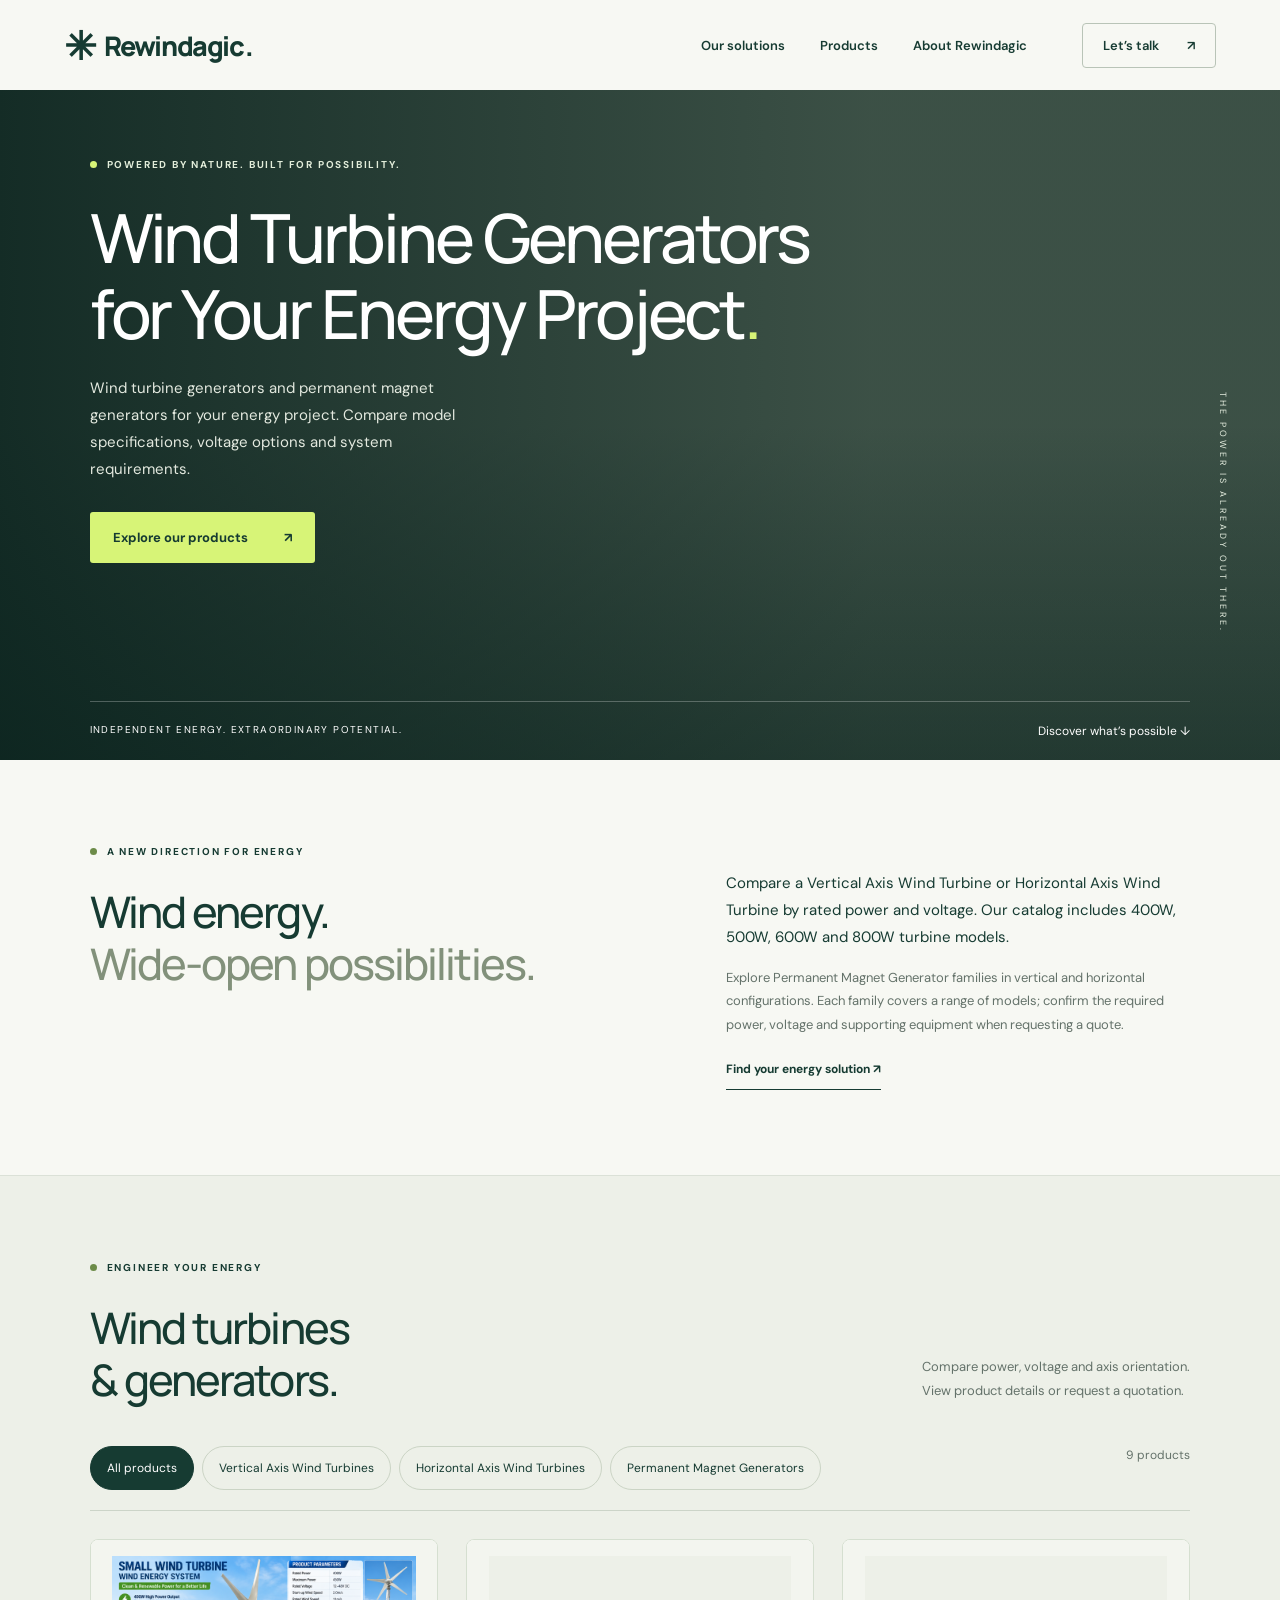
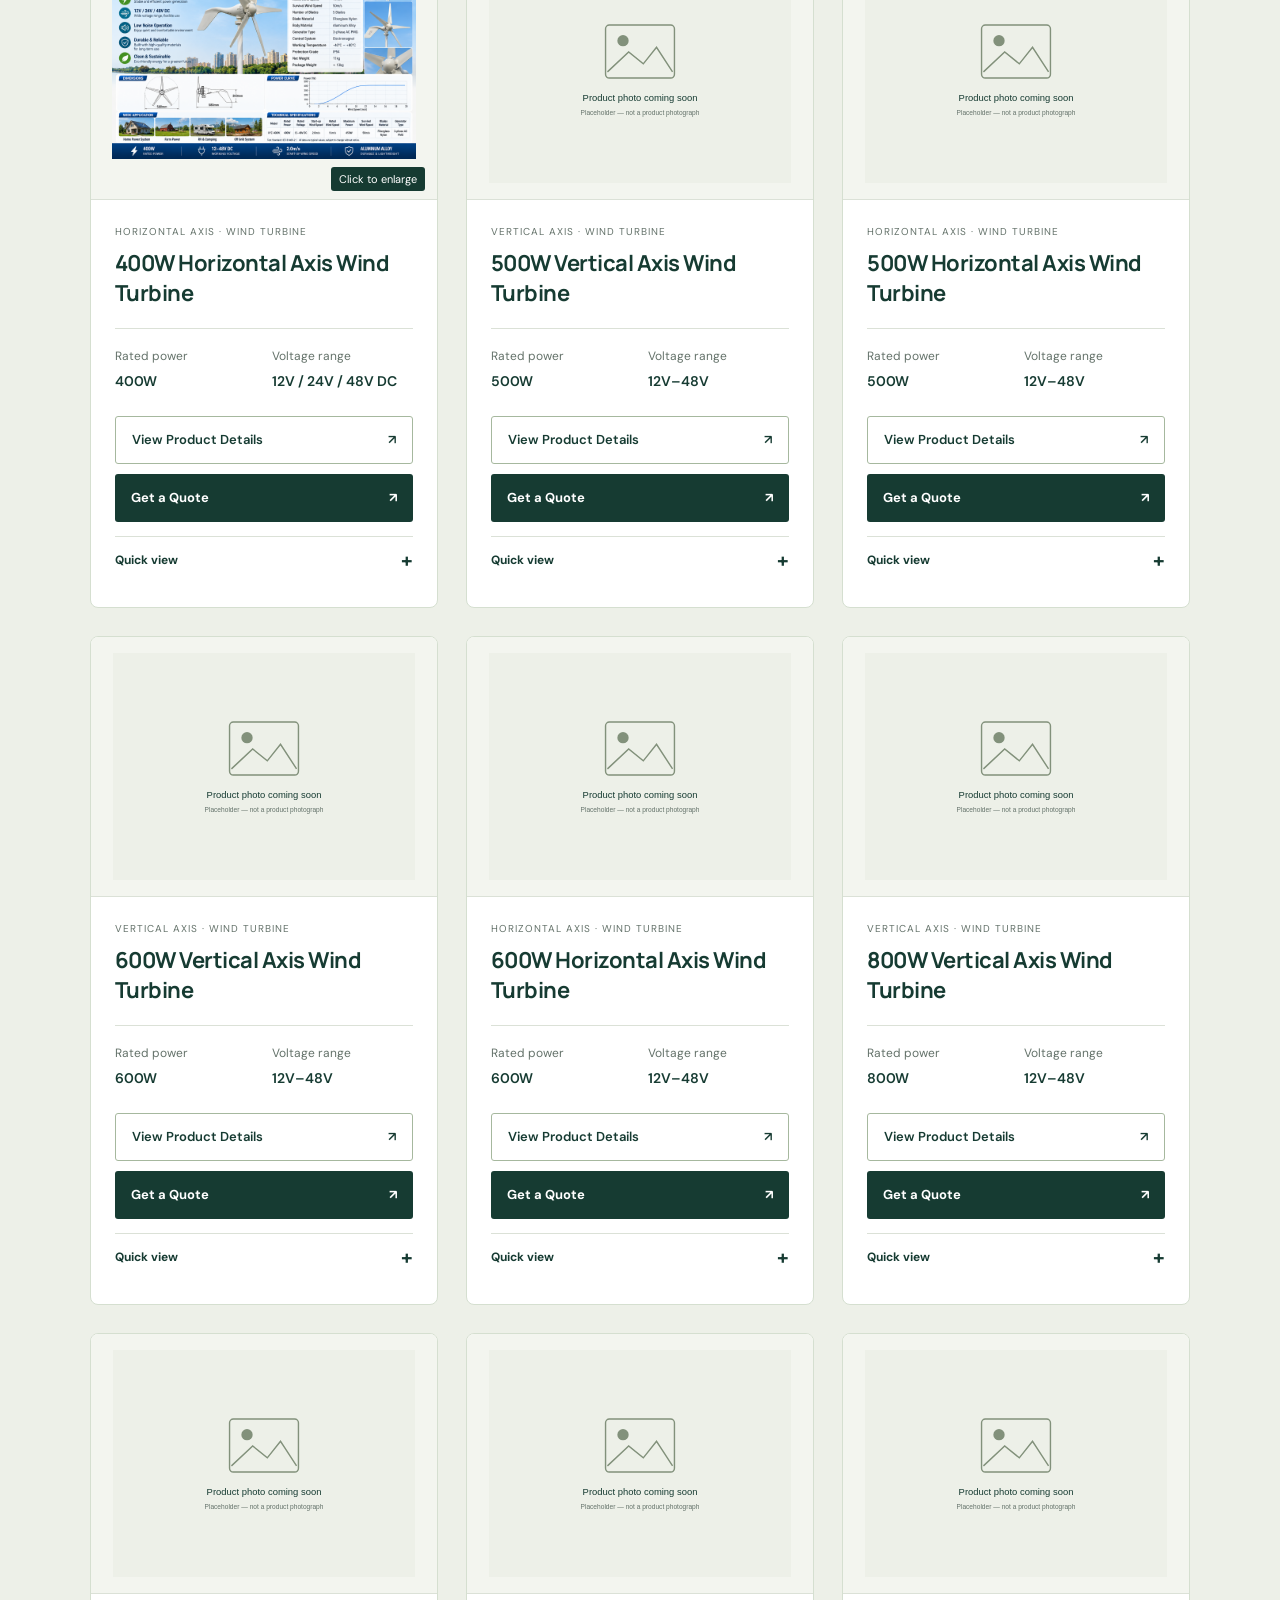
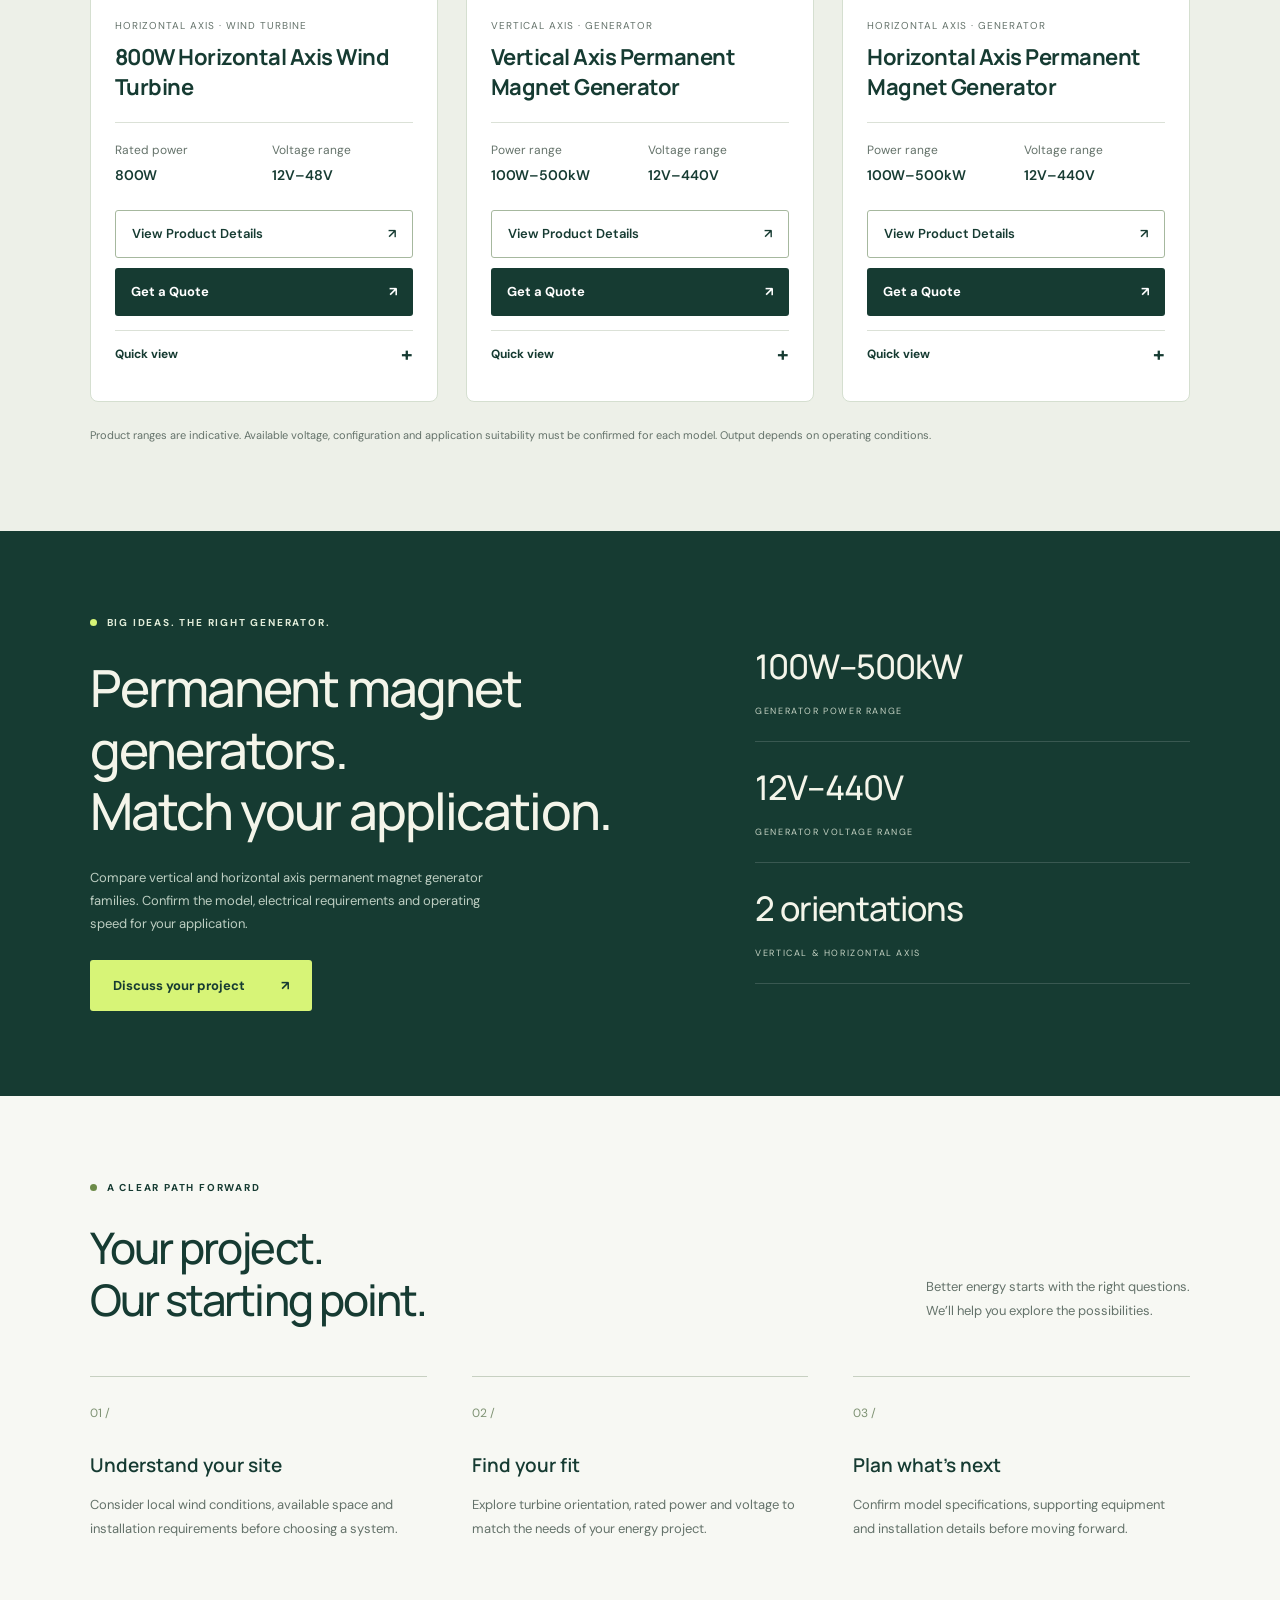
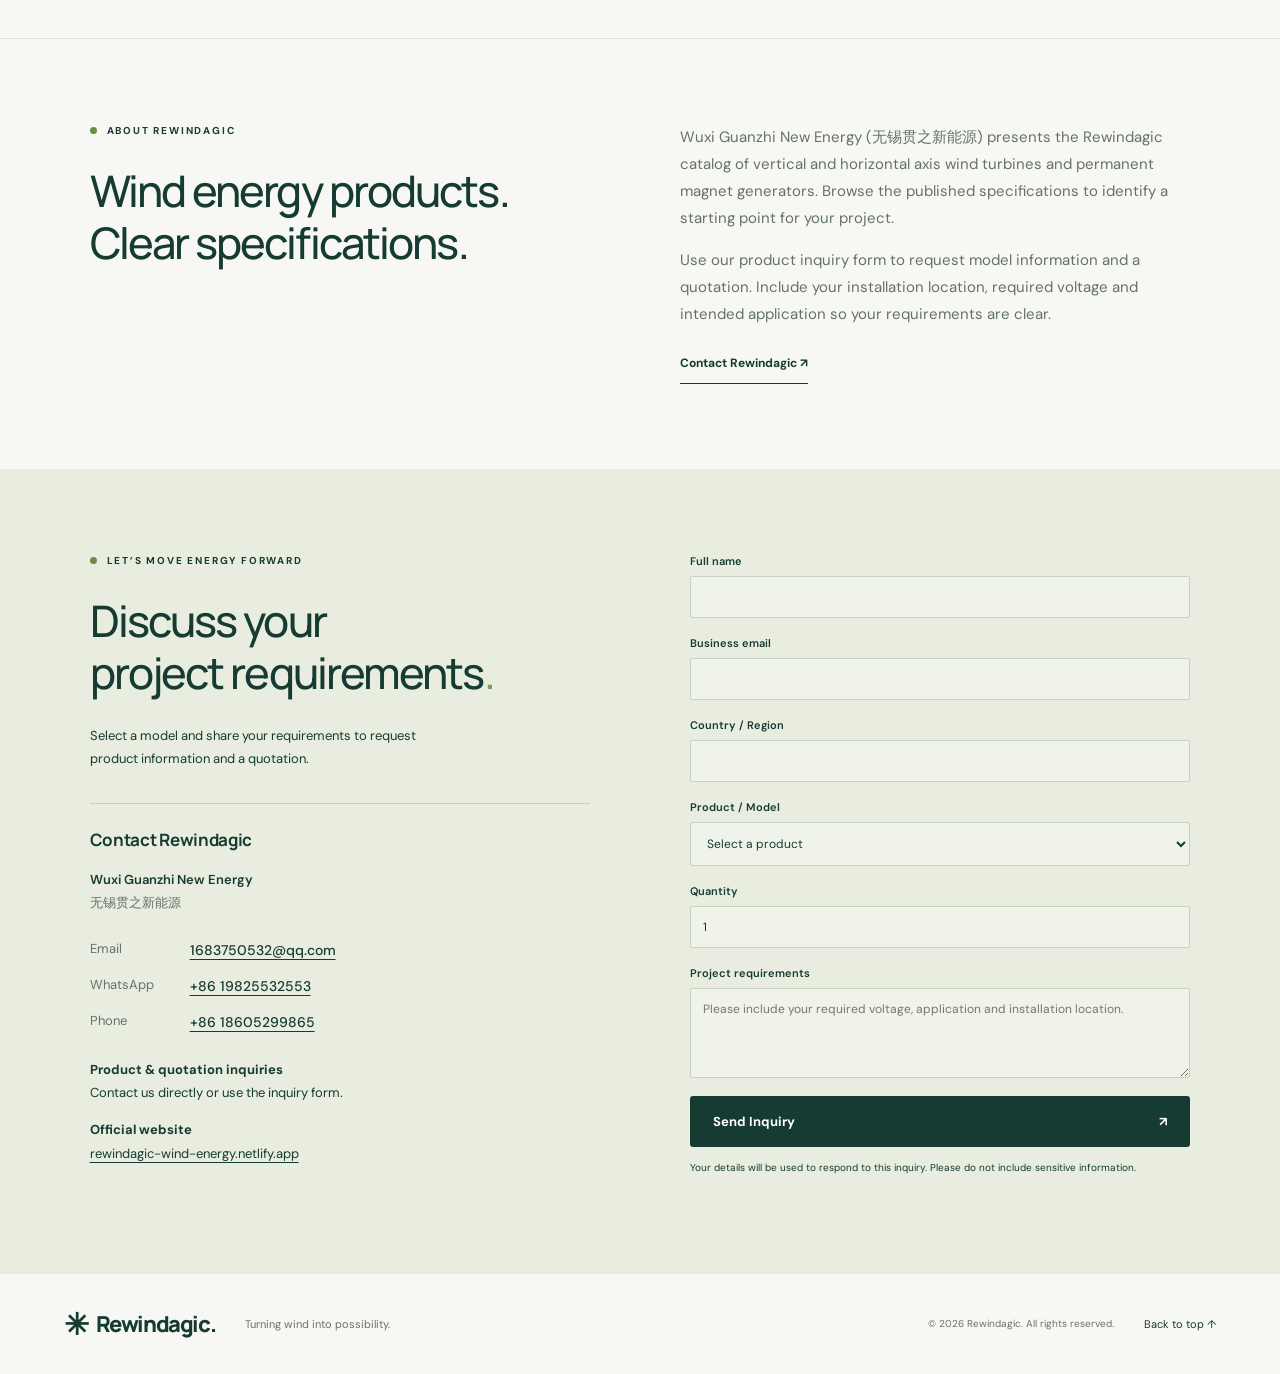
==== index.html @ a33fbe19 "feat: use 400W product sheet as cover with full-size image viewer" ====
<!DOCTYPE html>
<html lang="en">
<head>
<meta charset="UTF-8"><meta name="viewport" content="width=device-width, initial-scale=1.0">
<meta name="description" content="Compare vertical and horizontal axis wind turbines and permanent magnet generators. Review power and voltage options, view product details and request a quote.">
<title>Wind Turbine Generators & Permanent Magnet Generators | Rewindagic</title>
<link rel="stylesheet" href="styles.css"><script src="products.js" defer></script><script src="image-viewer.js" defer></script><script src="script.js" defer></script>
<meta property="og:type" content="website">
<meta property="og:title" content="Wind Turbine Generators | Rewindagic">
<meta property="og:description" content="Compare wind turbine and permanent magnet generator models. Review specifications and request a project quotation.">
</head>
<body class="home-page">
<header><a class="brand" href="#" aria-label="Rewindagic home"><span class="brand-icon">✳</span> Rewindagic<span class="brand-dot">.</span></a><button class="menu-toggle" aria-label="Open navigation" aria-expanded="false" aria-controls="navigation">☰</button><nav id="navigation"><a href="#solutions">Our solutions</a><a href="#products">Products</a><a href="#about">About Rewindagic</a><a class="nav-contact" href="#contact">Let’s talk <span>↗</span></a></nav></header>
<main>
<section class="hero"><div class="hero-shade"></div><div class="hero-content"><p class="eyebrow light"><span></span> POWERED BY NATURE. BUILT FOR POSSIBILITY.</p><h1>Wind Turbine Generators for Your Energy Project<span>.</span></h1><p class="hero-description">Wind turbine generators and permanent magnet generators for your energy project. Compare model specifications, voltage options and system requirements.</p><a class="button lime" href="#products">Explore our products <span>↗</span></a></div><div class="hero-bottom"><span>INDEPENDENT ENERGY. EXTRAORDINARY POTENTIAL.</span><a href="#solutions">Discover what’s possible ↓</a></div><div class="hero-caption">THE POWER IS ALREADY OUT THERE.</div></section>
<section class="intro section" id="solutions"><div><p class="eyebrow"><span></span> A NEW DIRECTION FOR ENERGY</p><h2>Wind energy.<br><span>Wide-open possibilities.</span></h2></div><div class="intro-copy"><p>Compare a Vertical Axis Wind Turbine or Horizontal Axis Wind Turbine by rated power and voltage. Our catalog includes 400W, 500W, 600W and 800W turbine models.</p><p>Explore Permanent Magnet Generator families in vertical and horizontal configurations. Each family covers a range of models; confirm the required power, voltage and supporting equipment when requesting a quote.</p><a class="text-link" href="#products">Find your energy solution ↗</a></div></section>
<section class="products section" id="products"><div class="section-heading"><div><p class="eyebrow"><span></span> ENGINEER YOUR ENERGY</p><h2>Wind turbines<br>&amp; generators.</h2></div><p>Compare power, voltage and axis orientation.<br>View product details or request a quotation.</p></div><div class="product-toolbar"><div class="filters" role="group" aria-label="Filter by product category"><button class="active" data-filter="all" aria-pressed="true">All products</button><button data-filter="vertical" aria-pressed="false">Vertical Axis Wind Turbines</button><button data-filter="horizontal" aria-pressed="false">Horizontal Axis Wind Turbines</button><button data-filter="generator" aria-pressed="false">Permanent Magnet Generators</button></div><span id="product-count" aria-live="polite"></span></div><div class="product-grid" id="product-grid"></div><noscript><p>Enable JavaScript to browse and filter all 9 products. You can also <a href="400w-horizontal-axis-wind-turbine.html">view the 400W Horizontal Axis Wind Turbine</a> or use the inquiry form below.</p></noscript><p class="product-note">Product ranges are indicative. Available voltage, configuration and application suitability must be confirmed for each model. Output depends on operating conditions.</p></section>
<section class="generator-banner section"><div><p class="eyebrow light"><span></span> BIG IDEAS. THE RIGHT GENERATOR.</p><h2>Permanent magnet generators.<br>Match your application.</h2><p>Compare vertical and horizontal axis permanent magnet generator families. Confirm the model, electrical requirements and operating speed for your application.</p><a class="button lime" href="#contact">Discuss your project <span>↗</span></a></div><div class="range-stats"><div><strong>100W–500kW</strong><span>GENERATOR POWER RANGE</span></div><div><strong>12V–440V</strong><span>GENERATOR VOLTAGE RANGE</span></div><div><strong>2 orientations</strong><span>VERTICAL & HORIZONTAL AXIS</span></div></div></section>
<section class="approach section" id="approach"><p class="eyebrow"><span></span> A CLEAR PATH FORWARD</p><div class="section-heading"><h2>Your project.<br>Our starting point.</h2><p>Better energy starts with the right questions.<br>We’ll help you explore the possibilities.</p></div><div class="steps"><article><span>01 /</span><h3>Understand your site</h3><p>Consider local wind conditions, available space and installation requirements before choosing a system.</p></article><article><span>02 /</span><h3>Find your fit</h3><p>Explore turbine orientation, rated power and voltage to match the needs of your energy project.</p></article><article><span>03 /</span><h3>Plan what’s next</h3><p>Confirm model specifications, supporting equipment and installation details before moving forward.</p></article></div></section>
<section class="about-company section" id="about" aria-labelledby="about-heading"><div><p class="eyebrow"><span></span> ABOUT REWINDAGIC</p><h2 id="about-heading">Wind energy products.<br>Clear specifications.</h2></div><div class="about-copy"><p>Wuxi Guanzhi New Energy (无锡贯之新能源) presents the Rewindagic catalog of vertical and horizontal axis wind turbines and permanent magnet generators. Browse the published specifications to identify a starting point for your project.</p><p>Use our product inquiry form to request model information and a quotation. Include your installation location, required voltage and intended application so your requirements are clear.</p><a class="text-link" href="#contact">Contact Rewindagic ↗</a></div></section>
<section class="contact section" id="contact"><div><p class="eyebrow"><span></span> LET’S MOVE ENERGY FORWARD</p><h2>Discuss your<br>project requirements<span>.</span></h2><p>Select a model and share your requirements to request product information and a quotation.</p><div class="contact-channels"><h3>Contact Rewindagic</h3><p class="company-name">Wuxi Guanzhi New Energy<br><span lang="zh-CN">无锡贯之新能源</span></p><dl class="contact-list"><div><dt>Email</dt><dd><a href="mailto:1683750532@qq.com">1683750532@qq.com</a></dd></div><div><dt>WhatsApp</dt><dd><a href="https://wa.me/8619825532553">+86 19825532553</a></dd></div><div><dt>Phone</dt><dd><a href="tel:+8618605299865">+86 18605299865</a></dd></div></dl><p><strong>Product &amp; quotation inquiries</strong><br>Contact us directly or use the inquiry form.</p><p><strong>Official website</strong><br><a href="https://rewindagic-wind-energy.netlify.app/">rewindagic-wind-energy.netlify.app</a></p></div></div><form id="inquiry-form" name="product-inquiry" method="POST" action="/thank-you.html" data-netlify="true" netlify-honeypot="bot-field">
<input type="hidden" name="form-name" value="product-inquiry">
<p class="honeypot" aria-hidden="true"><label>Leave this field empty<input name="bot-field" tabindex="-1" autocomplete="off"></label></p>
<label for="name">Full name</label><input id="name" name="name" autocomplete="name" maxlength="120" required>
<label for="email">Business email</label><input id="email" name="email" type="email" autocomplete="email" maxlength="254" required>
<label for="country">Country / Region</label><input id="country" name="country" autocomplete="country-name" maxlength="100" required>
<label for="interest">Product / Model</label><select id="interest" name="product" required><option value="">Select a product</option><option value="horizontal-400">400W Horizontal Axis Wind Turbine</option><option value="vertical-500">500W Vertical Axis Wind Turbine</option><option value="horizontal-500">500W Horizontal Axis Wind Turbine</option><option value="vertical-600">600W Vertical Axis Wind Turbine</option><option value="horizontal-600">600W Horizontal Axis Wind Turbine</option><option value="vertical-800">800W Vertical Axis Wind Turbine</option><option value="horizontal-800">800W Horizontal Axis Wind Turbine</option><option value="vertical-generator">Vertical Axis Permanent Magnet Generator — 100W–500kW</option><option value="horizontal-generator">Horizontal Axis Permanent Magnet Generator — 100W–500kW</option></select>
<label for="quantity">Quantity</label><input id="quantity" name="quantity" type="number" min="1" step="1" value="1" required>
<label for="message">Project requirements</label><textarea id="message" name="message" rows="4" maxlength="5000" required placeholder="Please include your required voltage, application and installation location."></textarea>
<button class="button dark" type="submit">Send Inquiry <span>↗</span></button>
<p class="form-note">Your details will be used to respond to this inquiry. Please do not include sensitive information.</p><p id="form-status" role="status"></p></form></section>
</main><footer><a class="brand" href="#"><span class="brand-icon">✳</span> Rewindagic.</a><span>Turning wind into possibility.</span><p>© <span id="year"></span> Rewindagic. All rights reserved.</p><a href="#">Back to top ↑</a></footer>
<dialog id="product-dialog"><button class="close-dialog" aria-label="Close product details">✕</button><p class="eyebrow">EXPLORE THE DETAILS</p><h2 id="dialog-title"></h2><p id="dialog-description"></p><table class="spec-table"><caption>Technical specifications</caption><tbody id="dialog-specs"></tbody></table><p class="product-note">Confirm the specific model’s performance, dimensions, mounting and compatible equipment before ordering.</p><a class="button dark" id="dialog-inquiry" href="#contact">Get a Quote ↗</a></dialog>
<dialog class="image-viewer" id="catalog-image-lightbox" aria-labelledby="catalog-image-caption"><button class="lightbox-close" type="button" aria-label="Close enlarged image">✕</button><div class="viewer-toolbar"><button class="viewer-zoom" type="button" aria-pressed="false">View at full size</button><a class="viewer-original" target="_blank" rel="noopener">Open original image ↗</a></div><div class="lightbox-viewport"><img class="viewer-image" alt=""></div><p id="catalog-image-caption" class="viewer-caption"></p></dialog>
</body></html>
---- styles.css ----
@import url('https://fonts.googleapis.com/css2?family=DM+Sans:wght@400;500;600;700&family=Manrope:wght@400;500;600;700;800&display=swap');
:root{--ink:#163b32;--lime:#d7f477;--paper:#f7f8f3;--muted:#64726a;--line:#dbe1d7}*{box-sizing:border-box}html{scroll-behavior:smooth;scroll-padding-top:90px}body{margin:0;background:var(--paper);color:var(--ink);font:15px 'DM Sans',sans-serif}a{color:inherit;text-decoration:none}button,input,select,textarea{font:inherit}button,a,input,textarea,select{-webkit-tap-highlight-color:transparent}button,a{touch-action:manipulation}button{cursor:pointer}a:focus-visible,button:focus-visible{outline:3px solid #7e9e31;outline-offset:5px}header{height:90px;display:flex;align-items:center;justify-content:space-between;padding:0 5%;background:var(--paper)}.brand{font:800 27px Manrope,sans-serif;letter-spacing:-1.4px;display:flex;align-items:center;gap:8px}.brand-icon{font-size:39px;line-height:1}.brand-dot{margin-left:-7px}nav{display:flex;align-items:center;gap:35px;font-size:13px;font-weight:600}.nav-contact{border:1px solid #b9c4b7;padding:13px 20px;border-radius:4px;margin-left:20px}.nav-contact span{margin-left:25px}.menu-toggle{display:none}.hero{min-height:670px;position:relative;color:white;background:#506357 url('https://images.unsplash.com/photo-1466611653911-95081537e5b7?auto=format&fit=crop&w=2200&q=85') center 55%/cover;overflow:hidden}.hero-shade{position:absolute;inset:0;background:linear-gradient(90deg,rgba(8,33,28,.83),rgba(13,37,30,.3) 68%),linear-gradient(0deg,rgba(8,33,28,.5),transparent 50%)}.hero-content{position:relative;padding:68px 7% 100px;max-width:850px}.eyebrow{font-size:10px;font-weight:700;letter-spacing:1.8px;display:flex;align-items:center;gap:10px;margin:0 0 28px}.eyebrow span{height:7px;width:7px;flex-shrink:0;background:#6c8b48;border-radius:50%}.eyebrow.light{color:#e2edda}.light span{background:var(--lime)}h1,h2,h3,p{margin-top:0}h1,h2,h3{font-family:Manrope,sans-serif}h1{font-size:clamp(48px,6.3vw,86px);font-weight:500;line-height:1.08;letter-spacing:-4px;margin-bottom:24px}h1>span{color:var(--lime)}.hero-description{font-size:15px;line-height:1.8;color:#e3e9df;max-width:365px;margin-bottom:29px}.button{display:inline-flex;justify-content:space-between;align-items:center;gap:36px;padding:17px 23px;border:0;border-radius:3px;font-size:13px;font-weight:700;transition:transform .2s,background .2s}.button:hover{transform:translateY(-2px)}.lime{background:var(--lime);color:var(--ink)}.dark{background:var(--ink);color:white}.hero-bottom{position:absolute;bottom:0;left:7%;right:7%;border-top:1px solid #ffffff42;display:flex;justify-content:space-between;padding:21px 0;font-size:10px;letter-spacing:1.4px}.hero-bottom a{letter-spacing:0;font-size:12px}.hero-caption{position:absolute;right:4%;top:45%;writing-mode:vertical-rl;font-size:9px;letter-spacing:3px;color:#e5eddf}.section{padding:85px 7%}.intro{display:grid;grid-template-columns:1.2fr 1fr;gap:80px;border-bottom:1px solid var(--line)}h2{font-size:clamp(32px,3.4vw,48px);line-height:1.2;letter-spacing:-1.9px;font-weight:500;margin-bottom:0}.intro h2 span{color:#82917b}.intro-copy{padding-top:25px;font-size:15px;line-height:1.8}.intro-copy p+p{color:var(--muted);font-size:13px}.text-link{display:inline-block;margin-top:10px;font-size:12px;font-weight:700;border-bottom:1px solid var(--ink);padding-bottom:8px}.products{background:#edf0e8}.section-heading{display:flex;justify-content:space-between;align-items:flex-end;gap:35px;margin-bottom:40px}.section-heading>p{font-size:13px;line-height:1.8;color:var(--muted);margin:0 0 4px}.product-toolbar{display:flex;justify-content:space-between;align-items:center;border-bottom:1px solid #ccd4c8;padding-bottom:20px;margin-bottom:28px;gap:15px}.filters{display:flex;gap:8px;flex-wrap:wrap}.filters button{border:1px solid #cbd4c5;background:transparent;color:var(--ink);font-size:12px;border-radius:30px;padding:10px 17px}.filters button.active{background:var(--ink);border-color:var(--ink);color:white}#product-count{font-size:11px;color:var(--muted);white-space:nowrap}.product-grid{display:grid;grid-template-columns:repeat(3,1fr);gap:22px}.product-card{background:#fafbf7;border:1px solid #e0e5da;border-radius:4px;overflow:hidden}.product-art{height:235px;position:relative;display:flex;align-items:center;justify-content:center;background:radial-gradient(ellipse at 50% 90%,#d9dfcf,transparent 60%),#f2f4ed}.product-art svg{height:200px;width:220px;filter:drop-shadow(8px 12px 5px #1b332618)}.product-tag{position:absolute;top:17px;left:17px;font-size:9px;letter-spacing:1px;background:white;padding:6px 8px;border-radius:2px}.product-body{padding:23px}.product-category{font-size:9px;letter-spacing:1.4px;color:var(--muted);text-transform:uppercase;margin-bottom:10px}.product-body h3{font-size:21px;font-weight:600;margin:0 0 17px;letter-spacing:-.7px}.spec-row{display:flex;gap:22px;border-top:1px solid var(--line);padding-top:16px}.spec-row span{display:block;font-size:9px;color:var(--muted);margin-bottom:5px}.spec-row strong{font-size:12px;font-weight:500}.detail-button{margin-top:21px;display:flex;justify-content:space-between;align-items:center;width:100%;border:0;border-top:1px solid var(--line);background:none;color:var(--ink);padding:16px 0 0;font-size:12px;font-weight:700}.detail-button span{font-size:19px}.product-note{font-size:11px;color:var(--muted);line-height:1.8;margin:24px 0 0}.generator-banner{background:var(--ink);color:#f4f5ea;display:grid;grid-template-columns:1.3fr 1fr;gap:100px}.generator-banner h2{font-size:clamp(34px,4vw,52px)}.generator-banner p:not(.eyebrow){max-width:400px;color:#bdcec2;line-height:1.8;font-size:13px;margin:24px 0}.range-stats{display:grid;align-content:center}.range-stats div{padding:22px 0;border-bottom:1px solid #ffffff26}.range-stats div:first-child{padding-top:0}.range-stats strong{display:block;font:500 34px Manrope,sans-serif;letter-spacing:-1px;margin-bottom:10px}.range-stats span{font-size:9px;letter-spacing:1.6px;color:#c4d2c3}.steps{display:grid;grid-template-columns:repeat(3,1fr);gap:45px;margin-top:50px}.steps article{border-top:1px solid #c7d0c1;padding-top:25px}.steps article>span{color:#7e9273;font-size:12px}.steps h3{font-size:19px;font-weight:600;margin:30px 0 15px}.steps p{color:var(--muted);line-height:1.8;font-size:13px}.contact{background:#e8eddf;display:grid;grid-template-columns:1fr 1fr;gap:100px}.contact h2 span{color:#839b57}.contact p:not(.eyebrow){font-size:13px;line-height:1.8;max-width:350px;margin:25px 0}.contact-detail{margin-top:50px;font-size:10px;line-height:2;letter-spacing:1px;color:var(--muted)}form{display:flex;flex-direction:column}label{font-size:11px;font-weight:600;margin-bottom:8px}input,select,textarea{background:#ffffff50;border:1px solid #c8d2bf;border-radius:2px;padding:12px;color:var(--ink);margin-bottom:18px;width:100%;font-size:12px}input:focus,select:focus,textarea:focus{outline:2px solid #668153;outline-offset:1px}textarea{resize:vertical}.contact .form-note{font-size:10px!important;margin:12px 0!important;max-width:none!important}#form-status{margin:0!important;font-weight:600}footer{padding:35px 5%;display:flex;align-items:center;gap:30px;flex-wrap:wrap}footer .brand{font-size:22px}footer .brand-icon{font-size:30px}footer>span{font-size:11px;color:var(--muted)}footer p{font-size:10px;color:var(--muted);margin:0 0 0 auto}footer>a:last-child{font-size:11px}dialog{border:0;border-radius:6px;padding:42px;max-width:550px;width:calc(100% - 32px);background:var(--paper);color:var(--ink)}dialog::backdrop{background:#0d241bcc;backdrop-filter:blur(4px)}.close-dialog{position:absolute;right:16px;top:14px;border:0;background:none;color:var(--ink);font-size:20px}dialog h2{font-size:32px;margin-bottom:20px}dialog>p{line-height:1.8;color:var(--muted);font-size:13px}dl{display:grid;grid-template-columns:1fr 1fr;font-size:13px;line-height:2}dd{margin:0;text-align:right;font-weight:600}dialog .button{margin-top:25px}@media(min-width:1500px){.section{padding-left:max(7%,calc((100vw - 1300px)/2));padding-right:max(7%,calc((100vw - 1300px)/2))}}@media(max-width:900px){header{height:76px}.brand{font-size:24px}nav{gap:19px}.nav-contact{margin-left:0}.section{padding:65px 5%}.hero-content{padding-left:5%}.hero-bottom{left:5%;right:5%}.intro,.contact,.generator-banner{gap:40px}.product-grid{grid-template-columns:repeat(2,1fr)}.steps{gap:25px}.range-stats strong{font-size:27px}}@media(max-width:600px){header{height:72px;position:relative;z-index:5}.menu-toggle{display:block;border:1px solid #c4cfbb;background:none;border-radius:3px;color:var(--ink);font-size:22px;padding:3px 9px}nav{display:none;position:absolute;top:72px;left:0;right:0;background:var(--paper);padding:25px 6%;box-shadow:0 10px 15px #163b3218;align-items:stretch}nav.open{display:flex;flex-direction:column;gap:23px}.nav-contact{align-self:flex-start}.hero{min-height:640px;background-position:62% center}.hero-content{padding:55px 6% 100px}.eyebrow{font-size:8px;letter-spacing:1.25px;margin-bottom:22px}h1{font-size:56px;letter-spacing:-2.8px}.hero-description{font-size:14px;max-width:300px}.hero-caption{display:none}.hero-bottom{left:6%;right:6%;gap:20px;align-items:center;font-size:8px;line-height:1.6}.hero-bottom a{font-size:10px;white-space:nowrap}.section{padding:52px 6%}.intro,.generator-banner,.contact{grid-template-columns:1fr;gap:28px}.intro-copy{padding:0}.section-heading{align-items:flex-start;flex-direction:column;gap:20px;margin-bottom:28px}h2{font-size:34px;letter-spacing:-1.4px}.product-toolbar{align-items:flex-start;flex-direction:column}.filters{gap:6px}.filters button{padding:9px 12px;font-size:11px}.product-grid{grid-template-columns:1fr}.product-art{height:250px}.product-art svg{height:215px}.product-body{padding:23px}.product-body h3{font-size:24px}.steps{grid-template-columns:1fr;gap:22px;margin-top:32px}.steps h3{margin:18px 0 12px}.steps p{margin-bottom:0}.range-stats strong{font-size:32px}.contact-detail{margin-top:25px}footer{padding:30px 6%;gap:20px}footer>span{display:none}footer p{order:3;width:100%;margin:0}footer>a:last-child{margin-left:auto}dialog{padding:34px 24px}}@media(prefers-reduced-motion:reduce){html{scroll-behavior:auto}.button{transition:none}}

/* Responsive headline and expanded product categories. */
.hero-content{max-width:none;width:100%;padding-right:12%}
h1{max-width:1000px;font-size:clamp(44px,5.3vw,76px);letter-spacing:-.045em;line-height:1.12;text-wrap:balance}
.product-toolbar{align-items:flex-start}.filters{min-width:0}.filters button{white-space:normal;line-height:1.5;min-height:44px}.button{min-height:44px;max-width:100%}.product-body h3{overflow-wrap:break-word}.hero-bottom{gap:20px}
@media(min-width:901px){.hero-content{padding-bottom:120px}h1{max-width:14.5em}}
@media(max-width:900px){h1{max-width:15em;font-size:clamp(42px,6.5vw,58px)}.product-toolbar{flex-direction:column}}
@media(max-width:600px){.hero-content{padding:48px 6% 125px}h1{font-size:clamp(36px,9vw,52px);letter-spacing:-.04em;max-width:100%;text-wrap:balance}.hero{min-height:640px}.hero-bottom{flex-wrap:wrap}.hero-bottom a{white-space:normal}.filters{display:grid;grid-template-columns:1fr 1fr;width:100%}.filters button{padding:10px;font-size:11px}.product-tag{max-width:calc(100% - 34px)}.range-stats strong{font-size:clamp(25px,7.5vw,32px)}.brand{white-space:nowrap}}

/* Product photography slots, technical specifications and quote actions. */
.product-photo{display:block;width:100%;height:100%;object-fit:contain;background:#edf0e8}.product-art{aspect-ratio:4/3;height:auto}.product-art .product-photo{width:100%;height:auto;aspect-ratio:4/3}.detail-link{display:block;font-size:12px;font-weight:600;margin-top:20px;padding:8px 0}.quote-button{width:100%;margin-top:10px;justify-content:center}.spec-table{width:100%;border-collapse:collapse;margin:24px 0;font-size:13px}.spec-table caption{text-align:left;font-weight:700;margin-bottom:14px}.spec-table th,.spec-table td{padding:12px 8px;border-bottom:1px solid var(--line);text-align:left;vertical-align:top}.spec-table th{width:55%;font-weight:500}.spec-table td{overflow-wrap:anywhere}.honeypot{display:none}.detail-layout{display:grid;grid-template-columns:1fr 1fr;gap:50px;margin-top:35px}.detail-layout>*{min-width:0}.detail-layout .product-photo{height:auto;aspect-ratio:4/3}.product-detail h1{font-size:clamp(32px,4vw,56px)}#detail-quote{margin-top:25px}dialog{max-height:90dvh;overflow:auto}
@media(max-width:600px){.detail-layout{grid-template-columns:1fr;gap:20px}.spec-table{font-size:12px}.product-card .button{min-height:48px}dialog{padding:36px 20px}}

/* Homepage catalog: model names, consistent image slots and clear quote actions. */
.home-page .products .section-heading h2{max-width:640px}
.home-page .product-grid{grid-template-columns:repeat(3,minmax(0,1fr));gap:28px;align-items:stretch}
.home-page .product-card{display:flex;flex-direction:column;border-color:#d5dfd0;border-radius:8px;background:#fff}
.home-page .product-art{display:block;flex:none;aspect-ratio:4/3;height:auto;padding:0;background:#f3f5ef;border-bottom:1px solid var(--line)}
.home-page .product-art .product-photo{position:absolute;inset:0;padding:16px;width:100%;height:100%;aspect-ratio:auto;object-fit:contain;background:transparent}
.home-page .product-body{display:flex;flex-direction:column;flex:1;padding:24px}
.home-page .product-category{font-size:10px;line-height:1.5;letter-spacing:1px;margin-bottom:10px}
.home-page .product-body h3{font-size:22px;line-height:1.35;letter-spacing:-.5px;font-weight:700;margin-bottom:20px}
.home-page .card-specs{display:grid;grid-template-columns:1fr 1fr;gap:16px;margin:0 0 24px;padding-top:18px;border-top:1px solid var(--line);line-height:1.5}
.home-page .card-specs>div{min-width:0}.home-page .card-specs dt{font-size:12px;color:var(--muted);margin-bottom:6px}
.home-page .card-specs dd{font-size:14px;font-weight:600;text-align:left;overflow-wrap:anywhere}
.home-page .card-actions{margin-top:auto;display:grid;gap:10px}
.home-page .card-actions .button{display:flex;align-items:center;justify-content:space-between;width:100%;margin:0;min-height:48px;padding:12px 16px;font-size:13px;line-height:1.4;gap:12px}
.home-page .card-actions .detail-link{border:1px solid #a6b89e;background:#fff;color:var(--ink)}
.home-page .card-actions .detail-link:hover{background:#edf2e7}
.home-page .card-actions .detail-button{margin:4px 0 0;min-height:44px;padding:10px 0;border-top:1px solid var(--line);font-size:12px}
.home-page .card-actions .detail-button span{font-size:20px}
.home-page .product-toolbar{gap:20px}.home-page #product-count{font-size:12px;line-height:1.5}
.home-page .filters button{font-size:12px;padding:12px 16px;transition:background .15s}
.home-page .filters button:hover:not(.active){background:#e0e8d8}
.home-page .about-company{display:grid;grid-template-columns:1fr 1fr;gap:80px;border-top:1px solid var(--line)}
.home-page .about-copy{font-size:15px;line-height:1.8;color:var(--muted)}.home-page .about-copy .text-link{color:var(--ink)}
.home-page .contact-channels{margin-top:32px;padding-top:24px;border-top:1px solid #c8d2bf}
.home-page .contact-channels h3{font-size:17px;letter-spacing:-.3px}
.home-page .contact .contact-channels p{margin:14px 0;max-width:none;font-size:13px}
.home-page .contact-channels a{text-decoration:underline;text-underline-offset:4px;overflow-wrap:anywhere}
@media(max-width:1100px){.home-page .product-grid{grid-template-columns:repeat(2,minmax(0,1fr));gap:24px}.home-page .product-toolbar{flex-direction:column}}
@media(max-width:700px){.home-page .about-company{grid-template-columns:1fr;gap:24px}.home-page .product-grid{gap:18px}.home-page .product-body{padding:20px}.home-page .product-body h3{font-size:20px}}
@media(max-width:600px){.home-page .product-grid{grid-template-columns:minmax(0,1fr)}.home-page .product-art{padding:0}.home-page .product-body{padding:22px}.home-page .product-body h3{font-size:23px}.home-page .filters button{padding:12px 10px;font-size:12px}.home-page .card-actions .button{min-height:50px;font-size:14px}.home-page .card-specs dd{font-size:15px}}

.home-page .contact-list{display:grid;grid-template-columns:1fr;gap:14px;margin:24px 0;line-height:1.6}
.home-page .contact-list>div{display:grid;grid-template-columns:88px minmax(0,1fr);gap:12px}.home-page .contact-list dt{font-size:13px;color:var(--muted)}.home-page .contact-list dd{text-align:left;font-size:14px;font-weight:500}.home-page .company-name{font-weight:600}.home-page .company-name span{font-weight:400;color:var(--muted)}

/* Full-sheet previews preserve every edge of the supplied image. */
.home-page .product-preview{position:absolute;inset:0;width:100%;height:100%;padding:0;border:0;background:transparent;cursor:zoom-in}
.preview-hint{position:absolute;right:12px;bottom:8px;padding:5px 8px;border-radius:3px;background:var(--ink);color:white;font-size:11px}
dialog.image-viewer{width:min(1400px,96vw);max-width:96vw;max-height:94dvh;padding:48px 16px 16px}
.image-viewer .lightbox-close{position:absolute;right:8px;top:4px;min-width:44px;min-height:40px;border:0;background:transparent;color:var(--ink);font-size:24px}
.image-viewer .viewer-toolbar{display:flex;align-items:center;flex-wrap:wrap;gap:12px;margin-bottom:12px}
.image-viewer .viewer-zoom,.image-viewer .viewer-original{display:inline-flex;align-items:center;min-height:44px;padding:10px 14px;border:1px solid var(--line);border-radius:4px;color:var(--ink);background:var(--paper);font-size:13px}
.image-viewer .lightbox-viewport{max-height:65dvh;overflow:auto;overscroll-behavior:contain;touch-action:auto;background:#edf0e8}
.image-viewer .viewer-image{display:block;width:auto;height:auto;max-width:100%;max-height:65dvh;object-fit:contain;margin:auto}
.image-viewer.is-zoomed .lightbox-viewport{height:65dvh}
.image-viewer.is-zoomed .viewer-image{max-width:none;max-height:none;width:auto;height:auto}
.image-viewer .viewer-caption{font-size:12px;line-height:1.5;text-align:center;margin:12px 0 0}

.home-page .product-preview .product-photo{padding-bottom:40px}
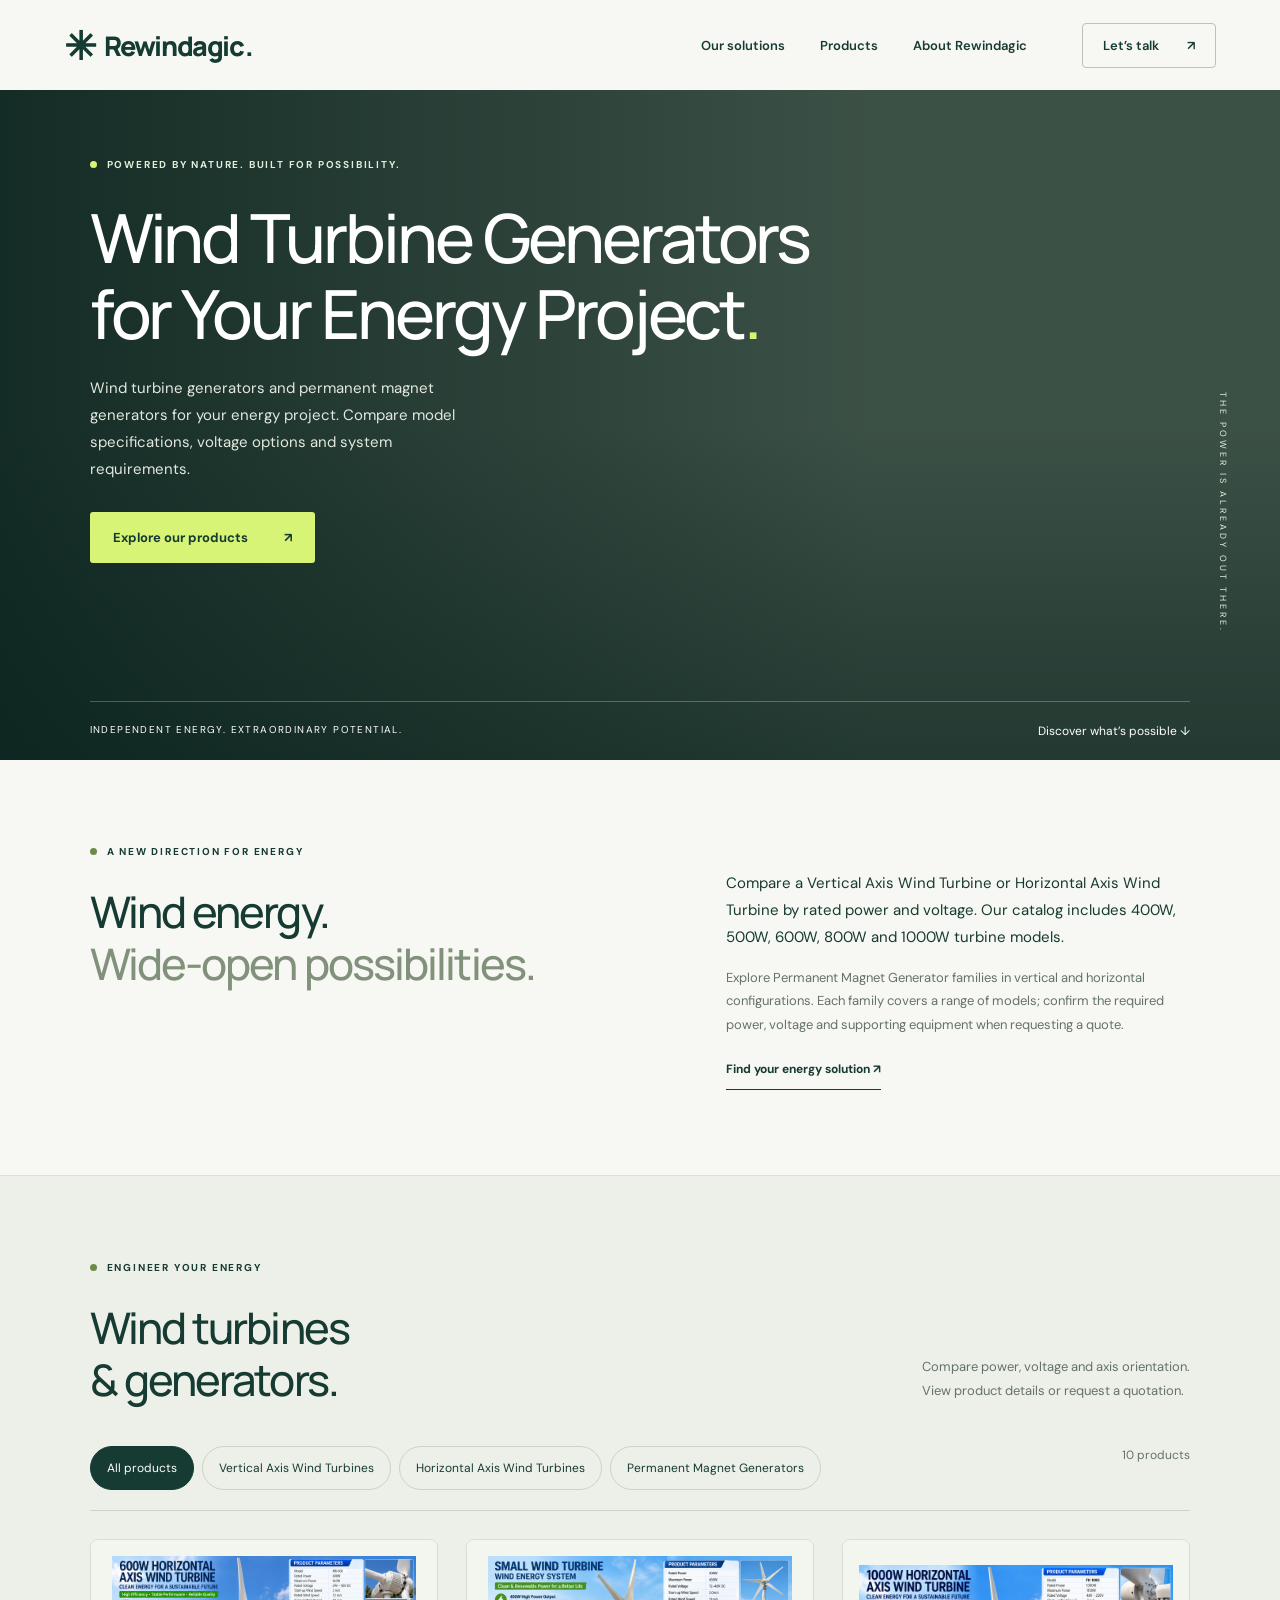
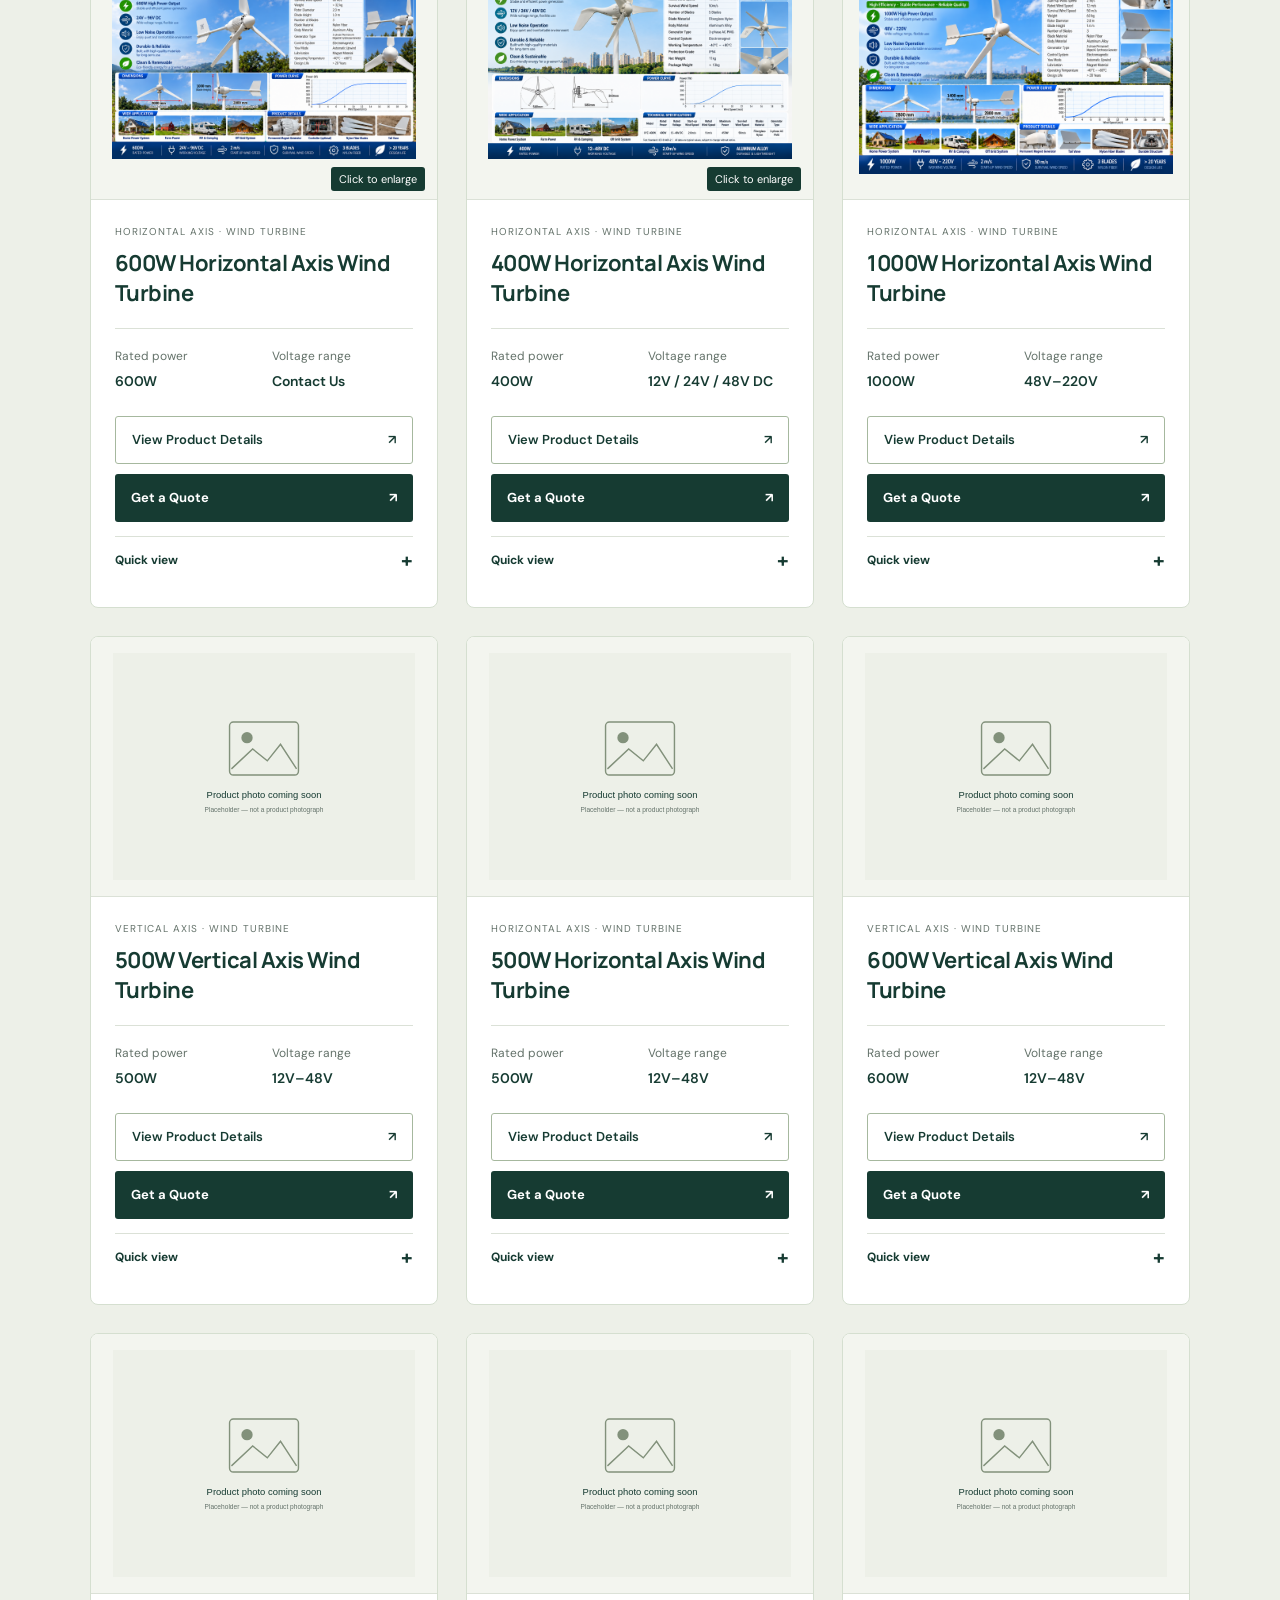
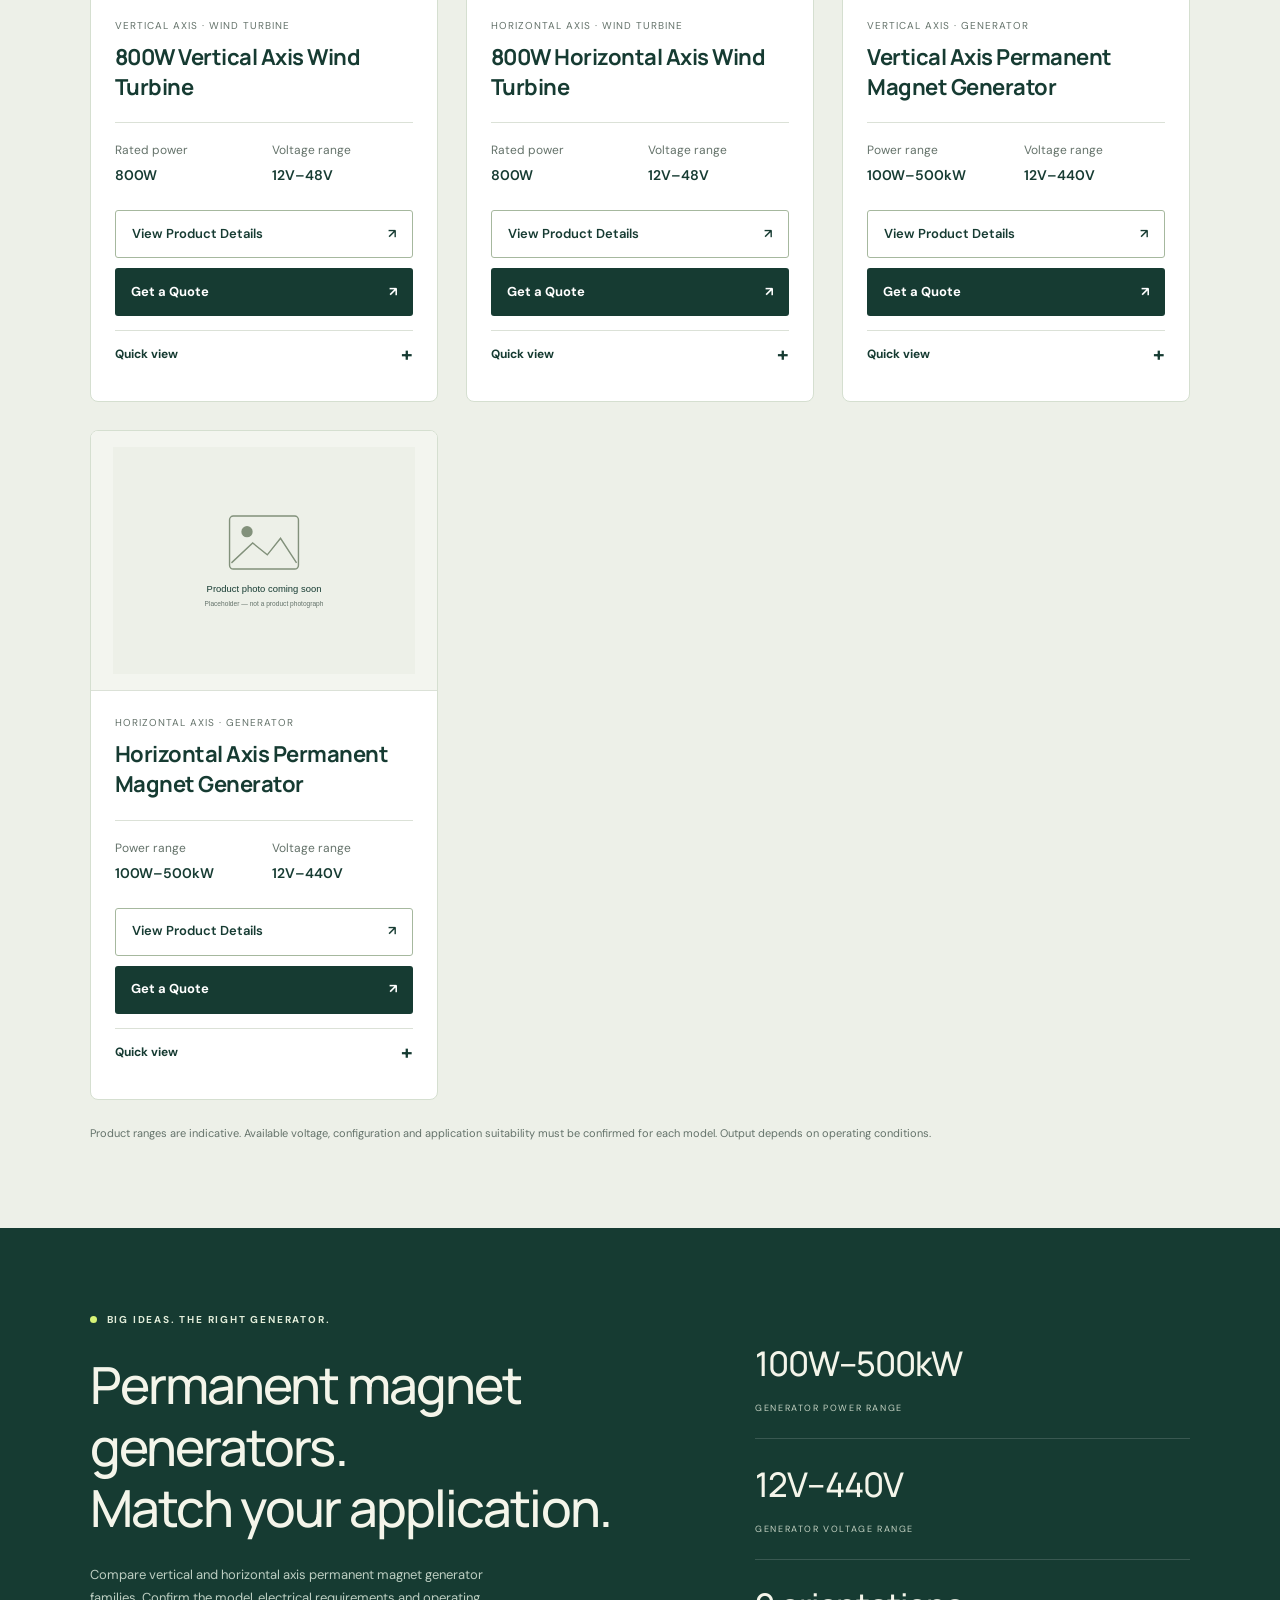
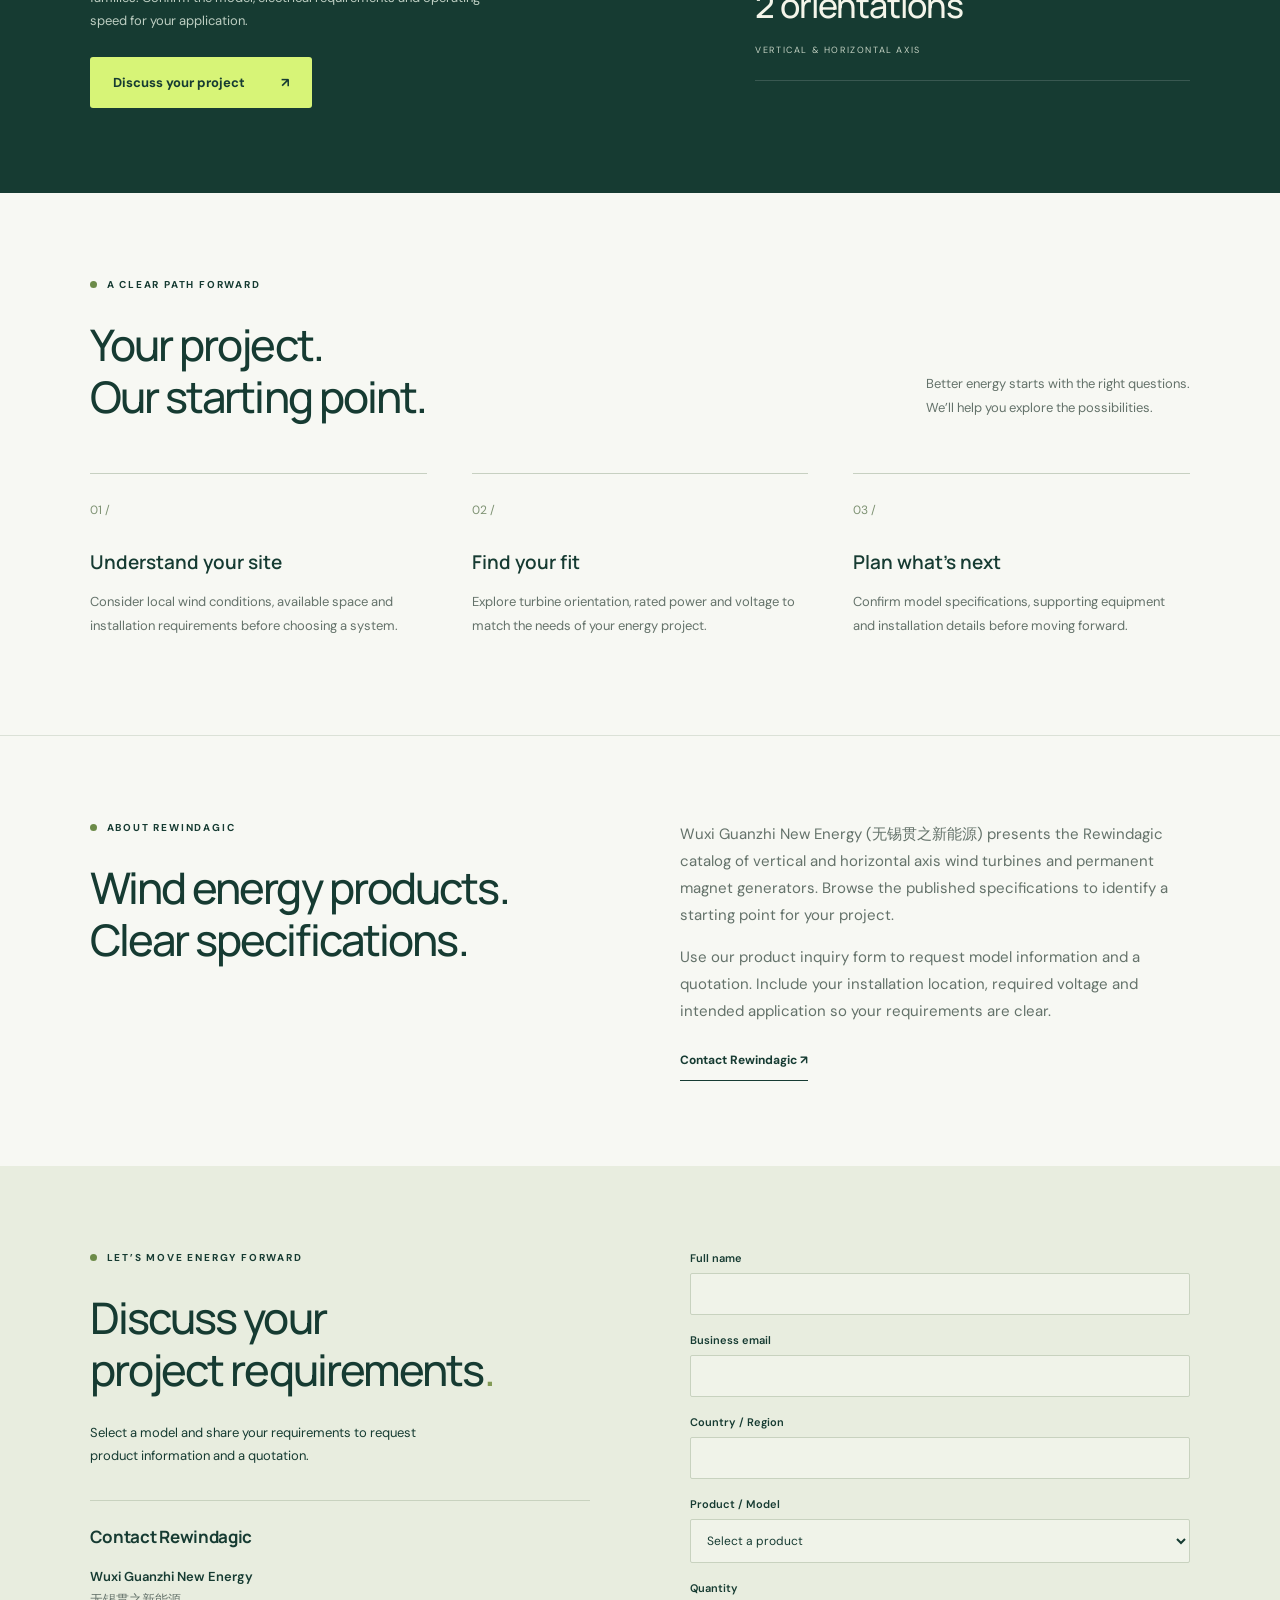
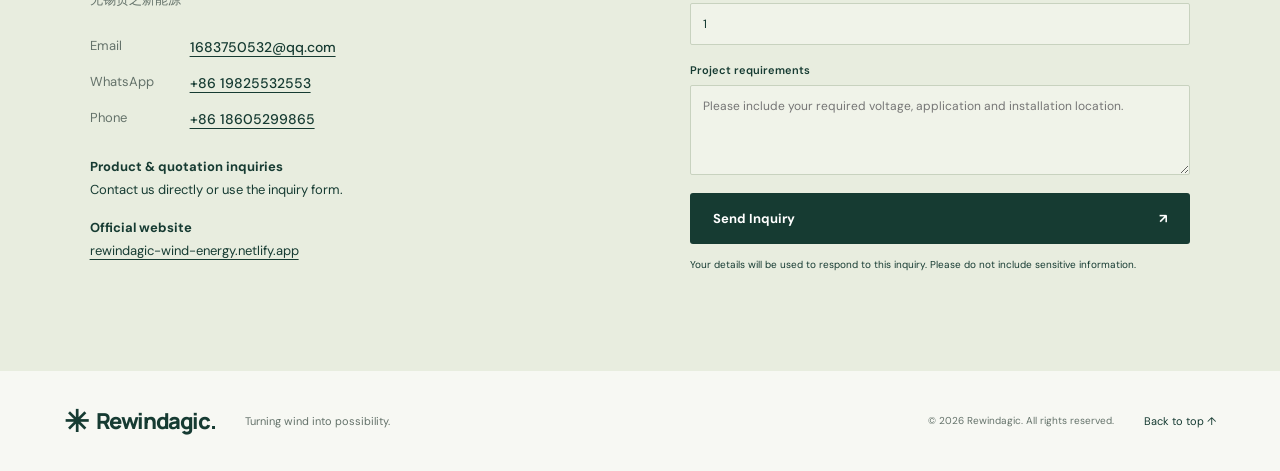
==== commit 48f530b5: "feat: add FK-1000W turbine to catalog and inquiry flow (index.html)" ====
--- a/index.html
+++ b/index.html
@@ -13,8 +13,8 @@
 <header><a class="brand" href="#" aria-label="Rewindagic home"><span class="brand-icon">✳</span> Rewindagic<span class="brand-dot">.</span></a><button class="menu-toggle" aria-label="Open navigation" aria-expanded="false" aria-controls="navigation">☰</button><nav id="navigation"><a href="#solutions">Our solutions</a><a href="#products">Products</a><a href="#about">About Rewindagic</a><a class="nav-contact" href="#contact">Let’s talk <span>↗</span></a></nav></header>
 <main>
 <section class="hero"><div class="hero-shade"></div><div class="hero-content"><p class="eyebrow light"><span></span> POWERED BY NATURE. BUILT FOR POSSIBILITY.</p><h1>Wind Turbine Generators for Your Energy Project<span>.</span></h1><p class="hero-description">Wind turbine generators and permanent magnet generators for your energy project. Compare model specifications, voltage options and system requirements.</p><a class="button lime" href="#products">Explore our products <span>↗</span></a></div><div class="hero-bottom"><span>INDEPENDENT ENERGY. EXTRAORDINARY POTENTIAL.</span><a href="#solutions">Discover what’s possible ↓</a></div><div class="hero-caption">THE POWER IS ALREADY OUT THERE.</div></section>
-<section class="intro section" id="solutions"><div><p class="eyebrow"><span></span> A NEW DIRECTION FOR ENERGY</p><h2>Wind energy.<br><span>Wide-open possibilities.</span></h2></div><div class="intro-copy"><p>Compare a Vertical Axis Wind Turbine or Horizontal Axis Wind Turbine by rated power and voltage. Our catalog includes 400W, 500W, 600W and 800W turbine models.</p><p>Explore Permanent Magnet Generator families in vertical and horizontal configurations. Each family covers a range of models; confirm the required power, voltage and supporting equipment when requesting a quote.</p><a class="text-link" href="#products">Find your energy solution ↗</a></div></section>
-<section class="products section" id="products"><div class="section-heading"><div><p class="eyebrow"><span></span> ENGINEER YOUR ENERGY</p><h2>Wind turbines<br>&amp; generators.</h2></div><p>Compare power, voltage and axis orientation.<br>View product details or request a quotation.</p></div><div class="product-toolbar"><div class="filters" role="group" aria-label="Filter by product category"><button class="active" data-filter="all" aria-pressed="true">All products</button><button data-filter="vertical" aria-pressed="false">Vertical Axis Wind Turbines</button><button data-filter="horizontal" aria-pressed="false">Horizontal Axis Wind Turbines</button><button data-filter="generator" aria-pressed="false">Permanent Magnet Generators</button></div><span id="product-count" aria-live="polite"></span></div><div class="product-grid" id="product-grid"></div><noscript><p>Enable JavaScript to browse and filter all 9 products. You can also <a href="400w-horizontal-axis-wind-turbine.html">view the 400W Horizontal Axis Wind Turbine</a> or use the inquiry form below.</p></noscript><p class="product-note">Product ranges are indicative. Available voltage, configuration and application suitability must be confirmed for each model. Output depends on operating conditions.</p></section>
+<section class="intro section" id="solutions"><div><p class="eyebrow"><span></span> A NEW DIRECTION FOR ENERGY</p><h2>Wind energy.<br><span>Wide-open possibilities.</span></h2></div><div class="intro-copy"><p>Compare a Vertical Axis Wind Turbine or Horizontal Axis Wind Turbine by rated power and voltage. Our catalog includes 400W, 500W, 600W, 800W and 1000W turbine models.</p><p>Explore Permanent Magnet Generator families in vertical and horizontal configurations. Each family covers a range of models; confirm the required power, voltage and supporting equipment when requesting a quote.</p><a class="text-link" href="#products">Find your energy solution ↗</a></div></section>
+<section class="products section" id="products"><div class="section-heading"><div><p class="eyebrow"><span></span> ENGINEER YOUR ENERGY</p><h2>Wind turbines<br>&amp; generators.</h2></div><p>Compare power, voltage and axis orientation.<br>View product details or request a quotation.</p></div><div class="product-toolbar"><div class="filters" role="group" aria-label="Filter by product category"><button class="active" data-filter="all" aria-pressed="true">All products</button><button data-filter="vertical" aria-pressed="false">Vertical Axis Wind Turbines</button><button data-filter="horizontal" aria-pressed="false">Horizontal Axis Wind Turbines</button><button data-filter="generator" aria-pressed="false">Permanent Magnet Generators</button></div><span id="product-count" aria-live="polite"></span></div><div class="product-grid" id="product-grid"></div><noscript><p>Enable JavaScript to browse and filter all 10 products. You can also <a href="400w-horizontal-axis-wind-turbine.html">view the 400W Horizontal Axis Wind Turbine</a> or use the inquiry form below.</p></noscript><p class="product-note">Product ranges are indicative. Available voltage, configuration and application suitability must be confirmed for each model. Output depends on operating conditions.</p></section>
 <section class="generator-banner section"><div><p class="eyebrow light"><span></span> BIG IDEAS. THE RIGHT GENERATOR.</p><h2>Permanent magnet generators.<br>Match your application.</h2><p>Compare vertical and horizontal axis permanent magnet generator families. Confirm the model, electrical requirements and operating speed for your application.</p><a class="button lime" href="#contact">Discuss your project <span>↗</span></a></div><div class="range-stats"><div><strong>100W–500kW</strong><span>GENERATOR POWER RANGE</span></div><div><strong>12V–440V</strong><span>GENERATOR VOLTAGE RANGE</span></div><div><strong>2 orientations</strong><span>VERTICAL & HORIZONTAL AXIS</span></div></div></section>
 <section class="approach section" id="approach"><p class="eyebrow"><span></span> A CLEAR PATH FORWARD</p><div class="section-heading"><h2>Your project.<br>Our starting point.</h2><p>Better energy starts with the right questions.<br>We’ll help you explore the possibilities.</p></div><div class="steps"><article><span>01 /</span><h3>Understand your site</h3><p>Consider local wind conditions, available space and installation requirements before choosing a system.</p></article><article><span>02 /</span><h3>Find your fit</h3><p>Explore turbine orientation, rated power and voltage to match the needs of your energy project.</p></article><article><span>03 /</span><h3>Plan what’s next</h3><p>Confirm model specifications, supporting equipment and installation details before moving forward.</p></article></div></section>
 <section class="about-company section" id="about" aria-labelledby="about-heading"><div><p class="eyebrow"><span></span> ABOUT REWINDAGIC</p><h2 id="about-heading">Wind energy products.<br>Clear specifications.</h2></div><div class="about-copy"><p>Wuxi Guanzhi New Energy (无锡贯之新能源) presents the Rewindagic catalog of vertical and horizontal axis wind turbines and permanent magnet generators. Browse the published specifications to identify a starting point for your project.</p><p>Use our product inquiry form to request model information and a quotation. Include your installation location, required voltage and intended application so your requirements are clear.</p><a class="text-link" href="#contact">Contact Rewindagic ↗</a></div></section>
@@ -24,7 +24,7 @@
 <label for="name">Full name</label><input id="name" name="name" autocomplete="name" maxlength="120" required>
 <label for="email">Business email</label><input id="email" name="email" type="email" autocomplete="email" maxlength="254" required>
 <label for="country">Country / Region</label><input id="country" name="country" autocomplete="country-name" maxlength="100" required>
-<label for="interest">Product / Model</label><select id="interest" name="product" required><option value="">Select a product</option><option value="horizontal-400">400W Horizontal Axis Wind Turbine</option><option value="vertical-500">500W Vertical Axis Wind Turbine</option><option value="horizontal-500">500W Horizontal Axis Wind Turbine</option><option value="vertical-600">600W Vertical Axis Wind Turbine</option><option value="horizontal-600">600W Horizontal Axis Wind Turbine</option><option value="vertical-800">800W Vertical Axis Wind Turbine</option><option value="horizontal-800">800W Horizontal Axis Wind Turbine</option><option value="vertical-generator">Vertical Axis Permanent Magnet Generator — 100W–500kW</option><option value="horizontal-generator">Horizontal Axis Permanent Magnet Generator — 100W–500kW</option></select>
+<label for="interest">Product / Model</label><select id="interest" name="product" required><option value="">Select a product</option><option value="horizontal-400">400W Horizontal Axis Wind Turbine</option><option value="vertical-500">500W Vertical Axis Wind Turbine</option><option value="horizontal-500">500W Horizontal Axis Wind Turbine</option><option value="vertical-600">600W Vertical Axis Wind Turbine</option><option value="horizontal-600">600W Horizontal Axis Wind Turbine</option><option value="vertical-800">800W Vertical Axis Wind Turbine</option><option value="horizontal-800">800W Horizontal Axis Wind Turbine</option><option value="horizontal-1000">1000W Horizontal Axis Wind Turbine (FK-1000)</option><option value="vertical-generator">Vertical Axis Permanent Magnet Generator — 100W–500kW</option><option value="horizontal-generator">Horizontal Axis Permanent Magnet Generator — 100W–500kW</option></select>
 <label for="quantity">Quantity</label><input id="quantity" name="quantity" type="number" min="1" step="1" value="1" required>
 <label for="message">Project requirements</label><textarea id="message" name="message" rows="4" maxlength="5000" required placeholder="Please include your required voltage, application and installation location."></textarea>
 <button class="button dark" type="submit">Send Inquiry <span>↗</span></button>
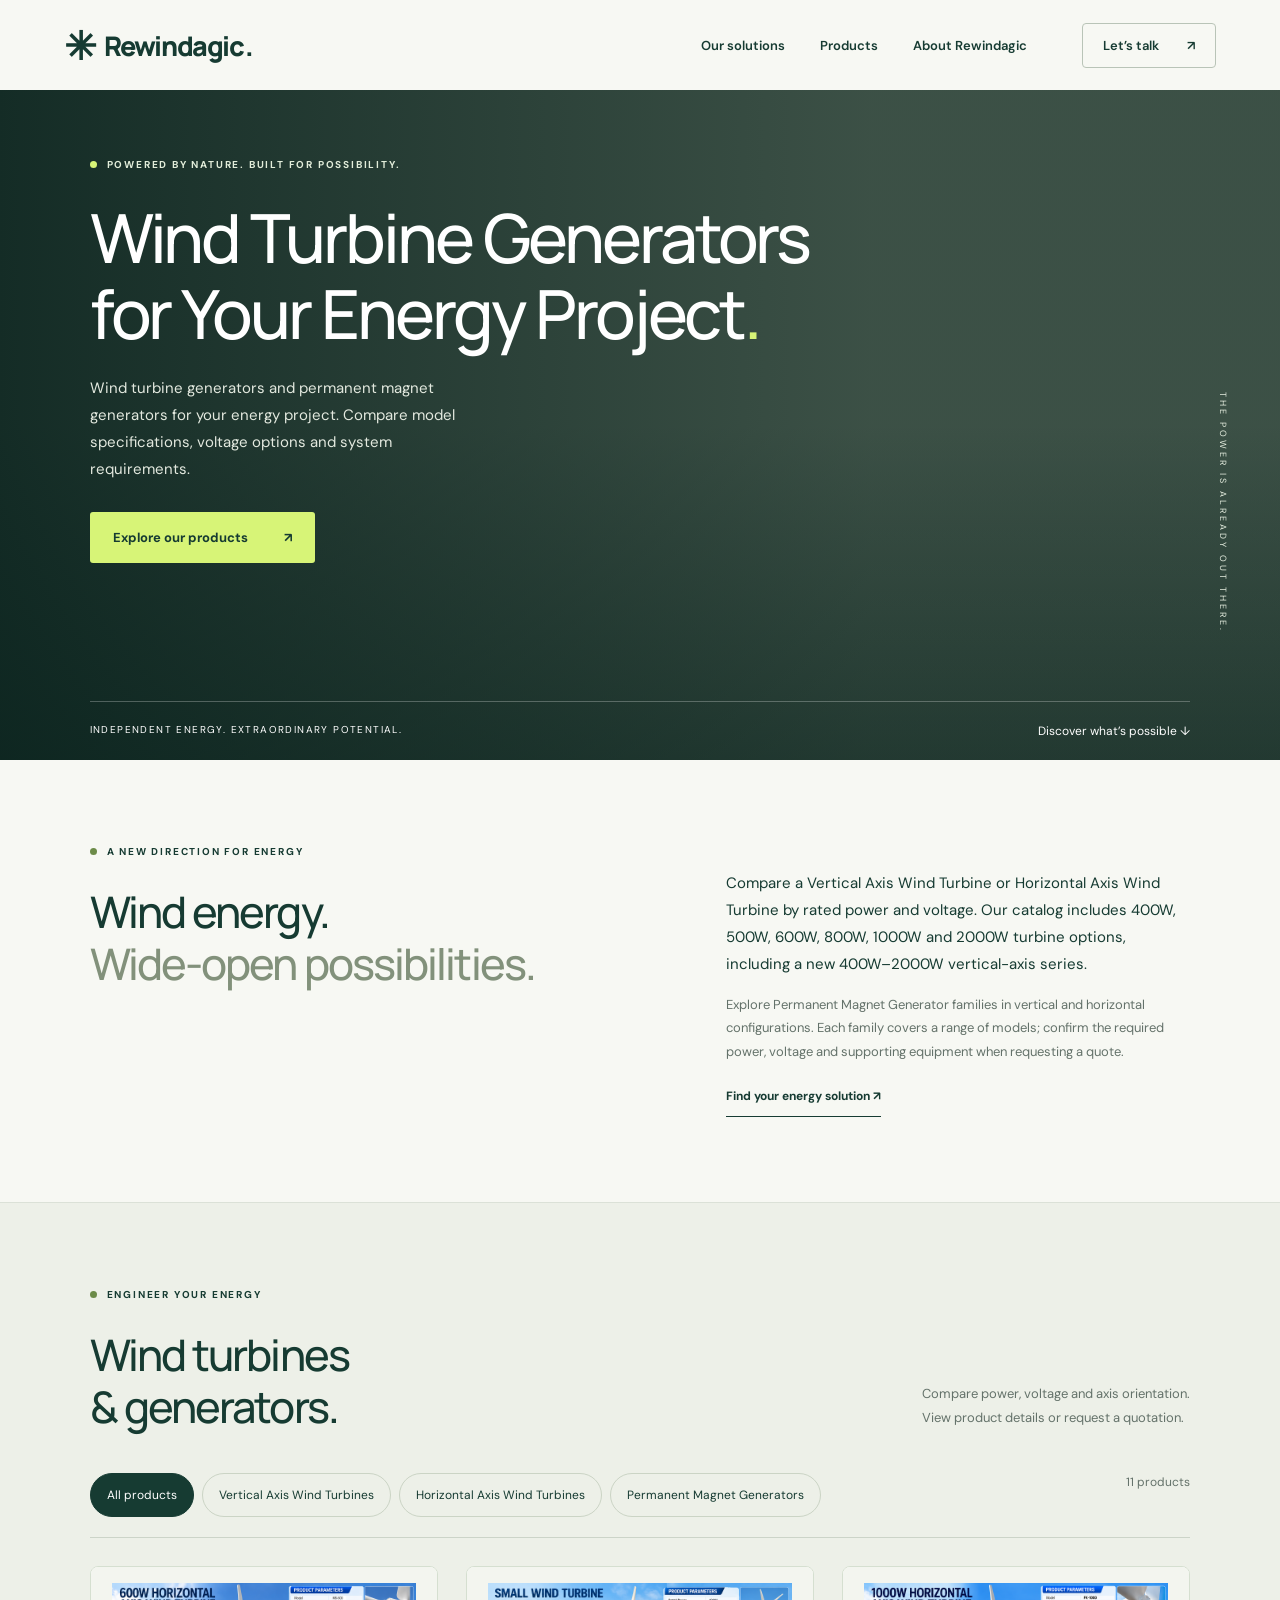
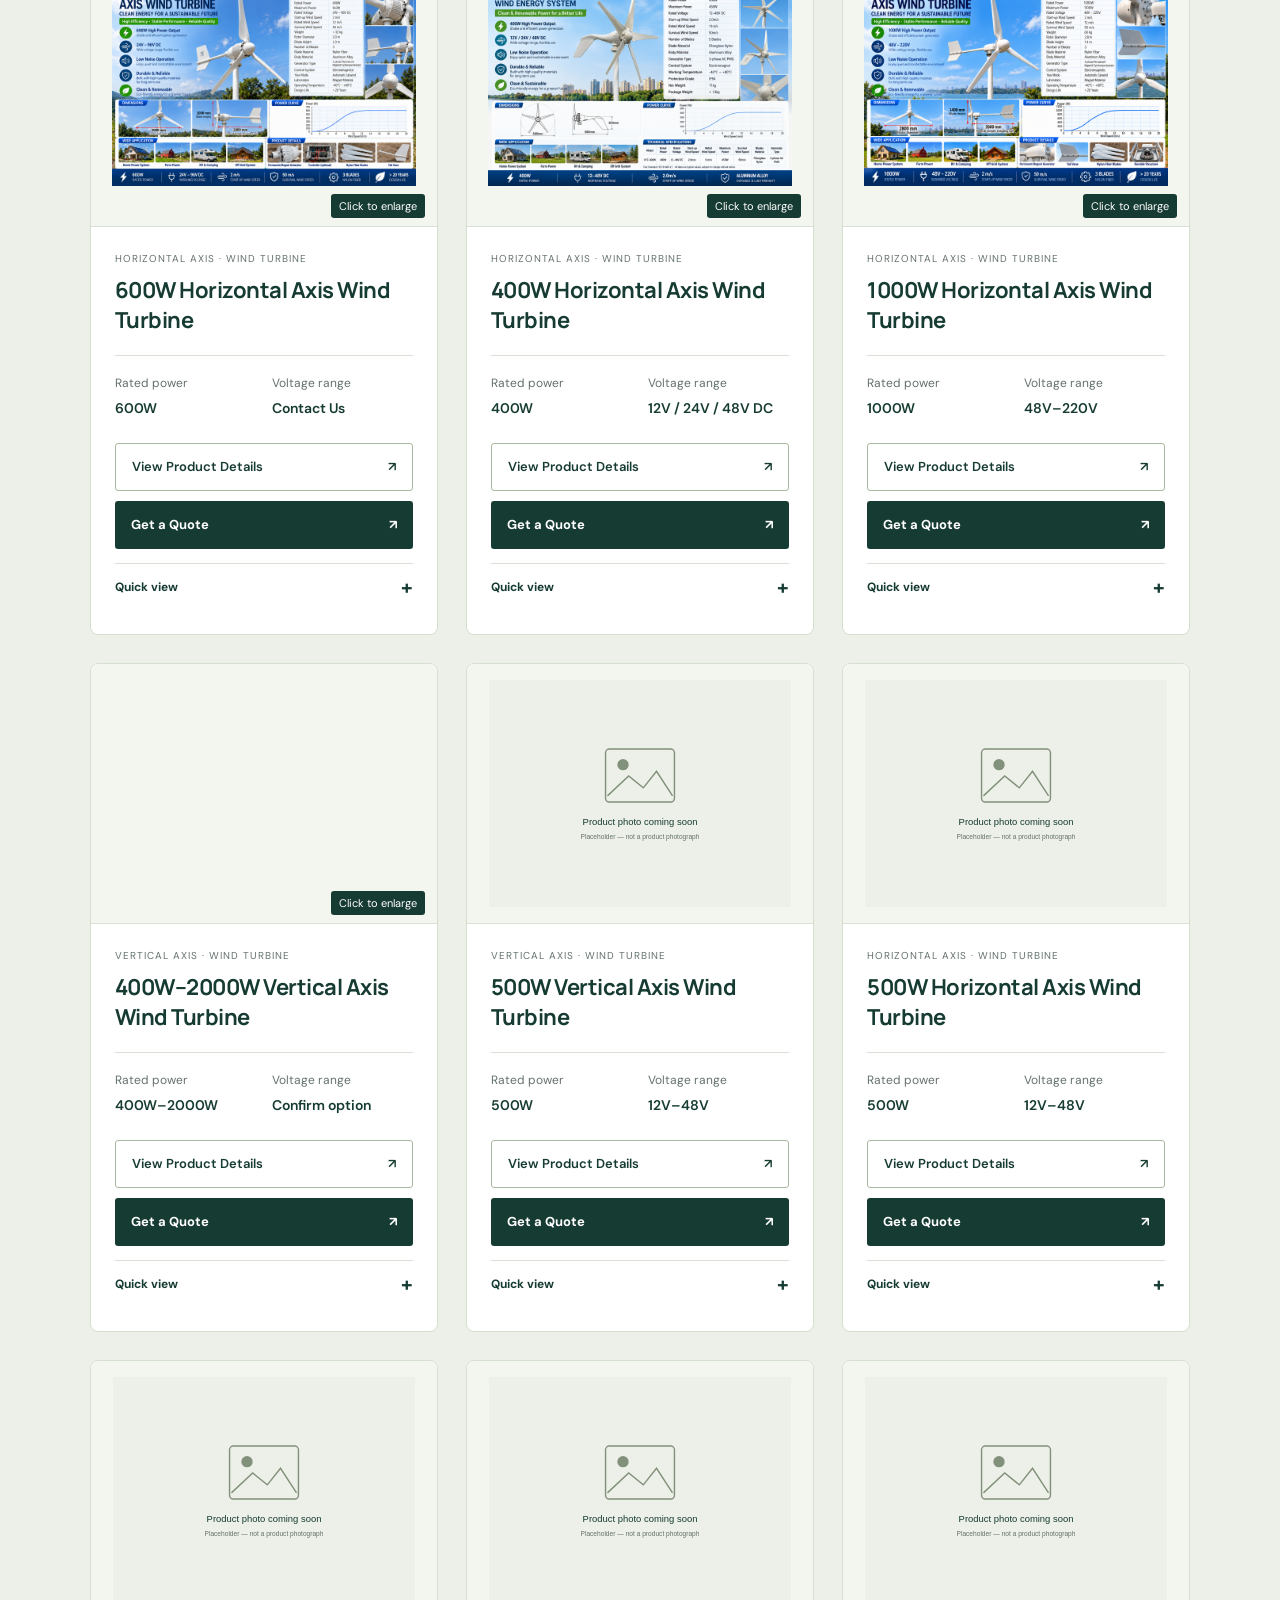
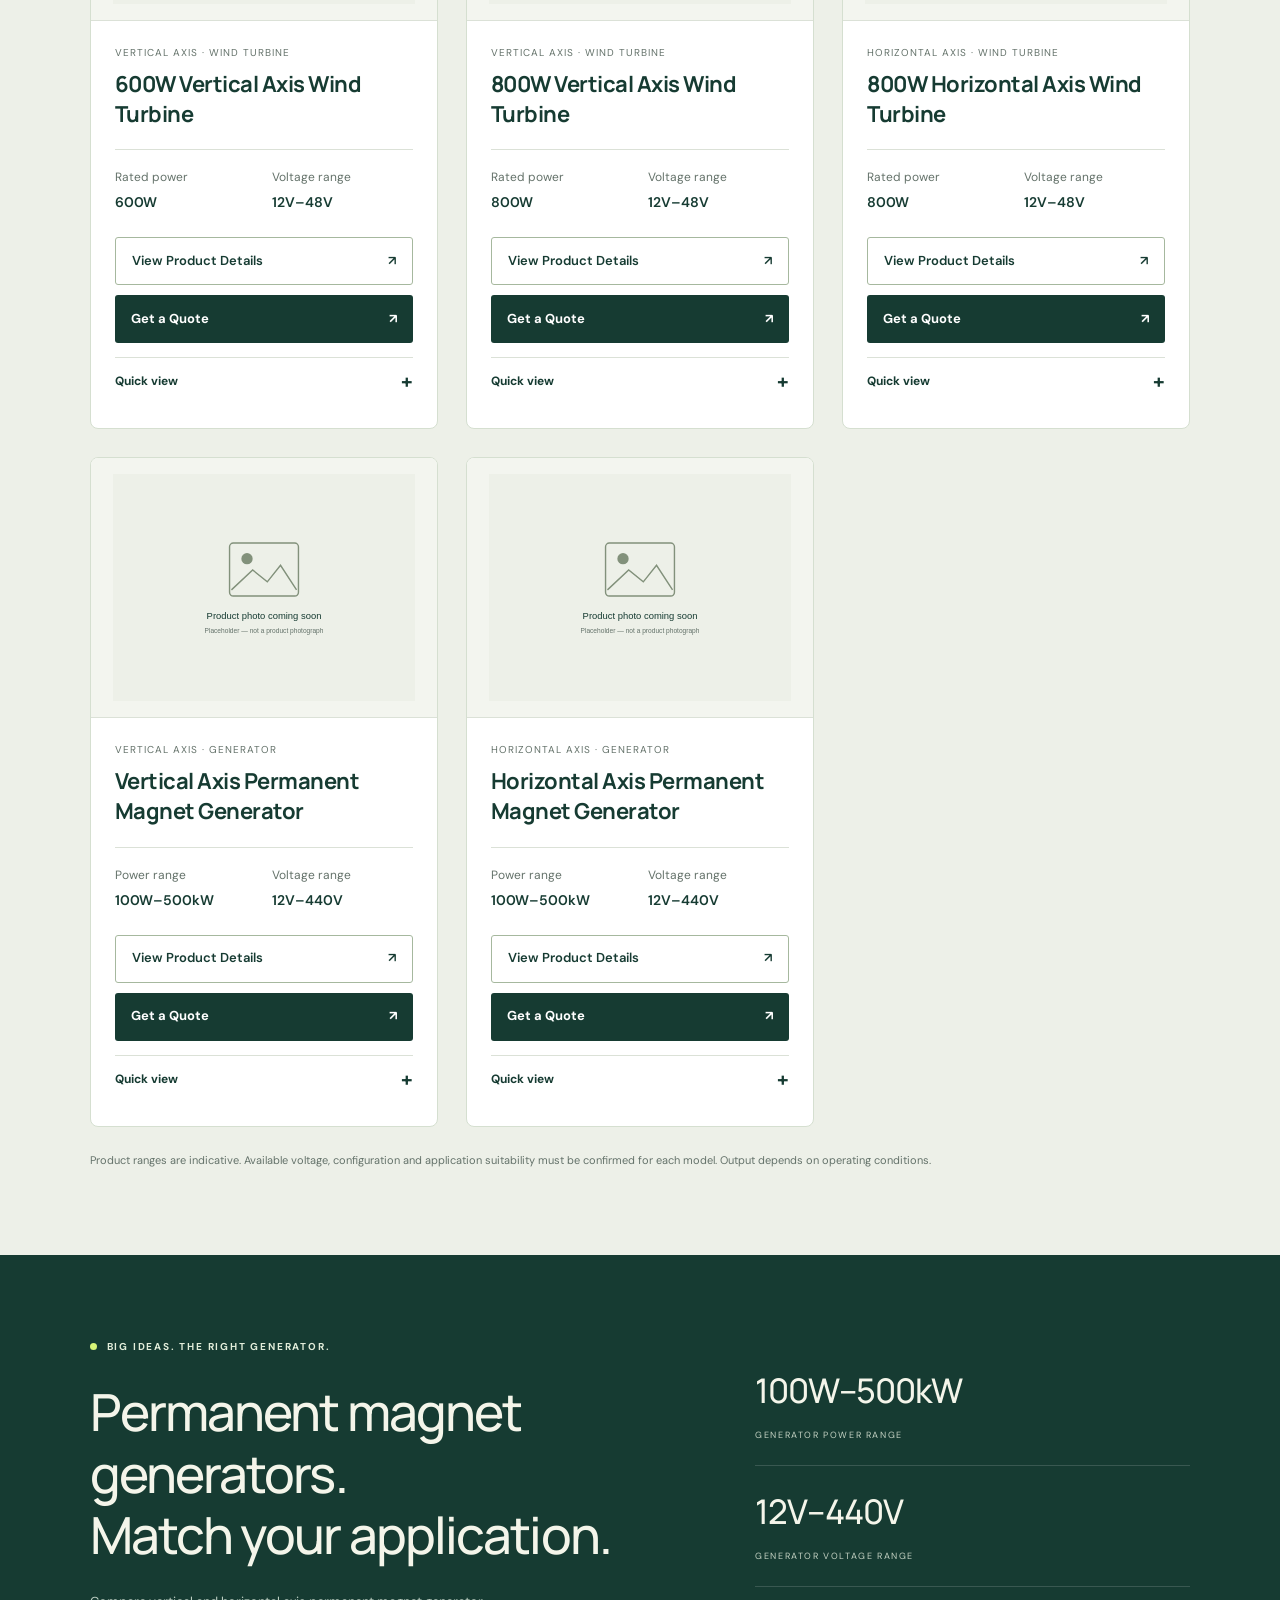
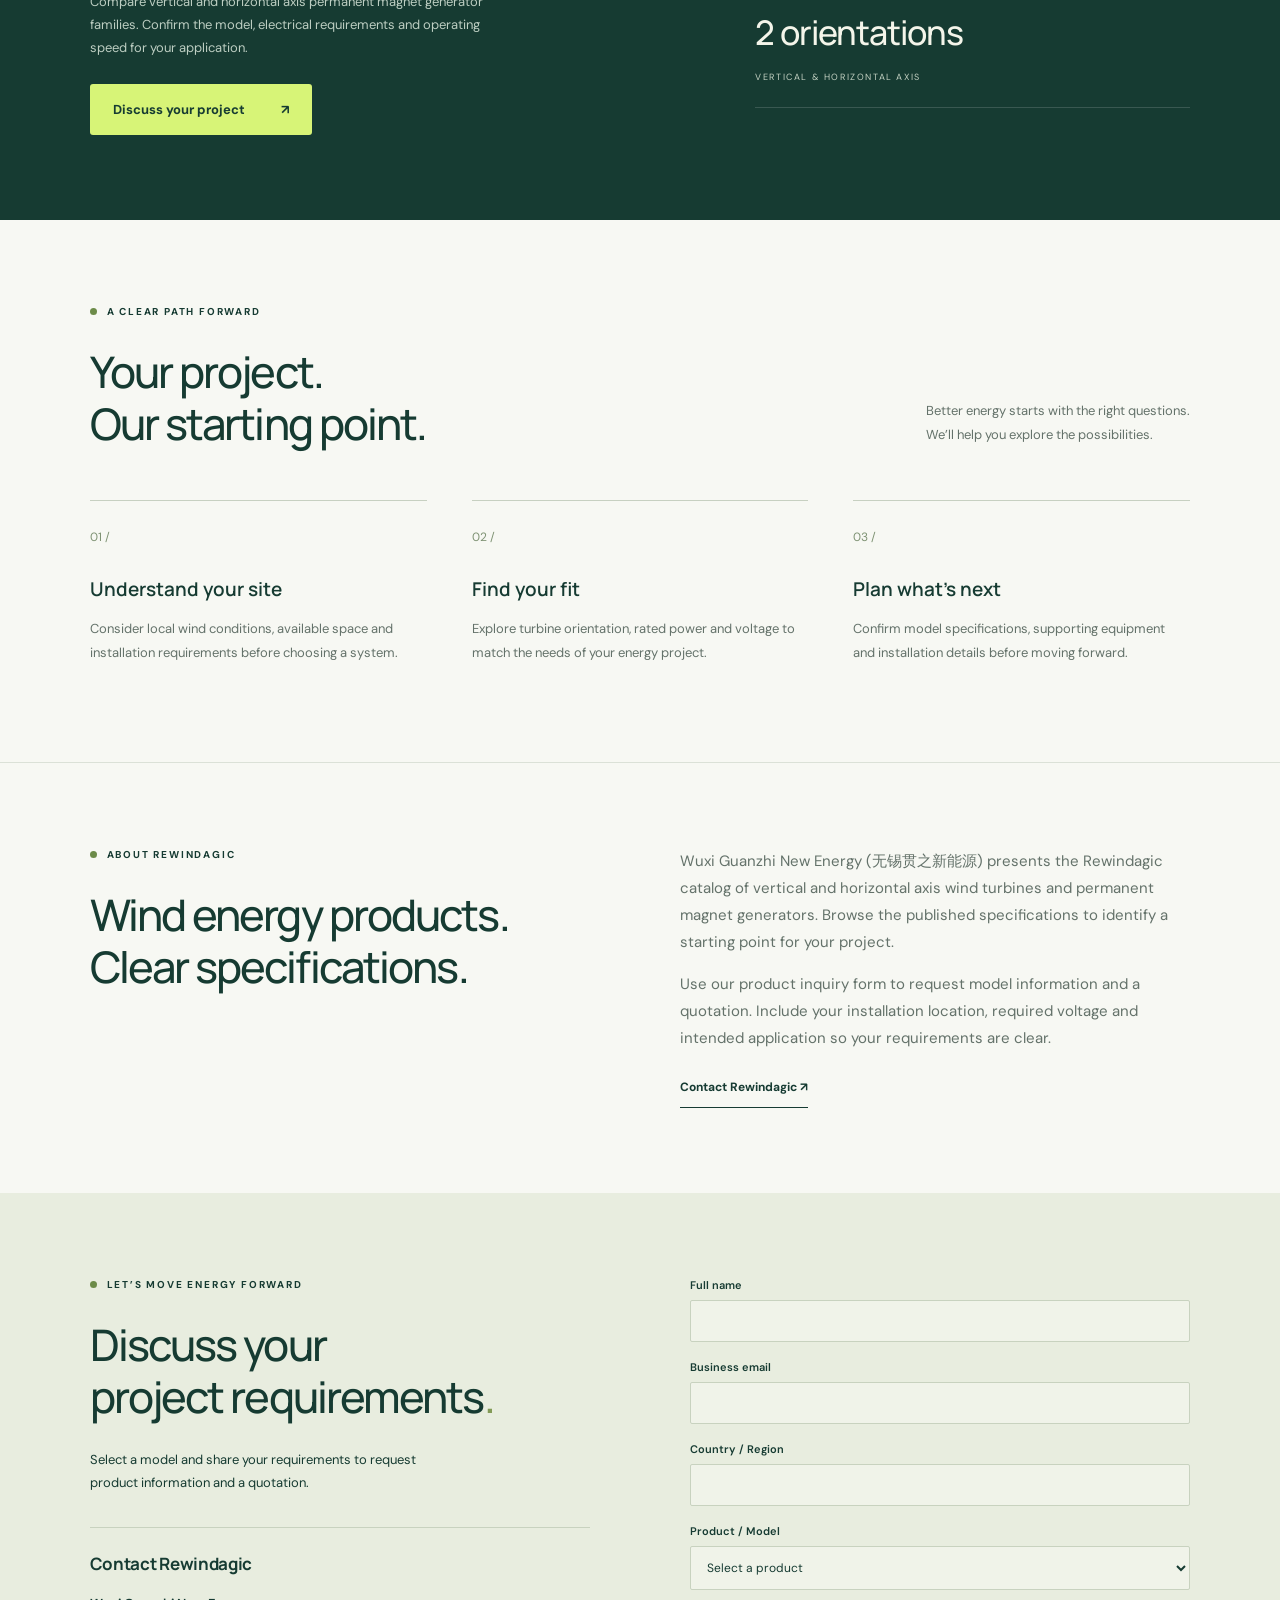
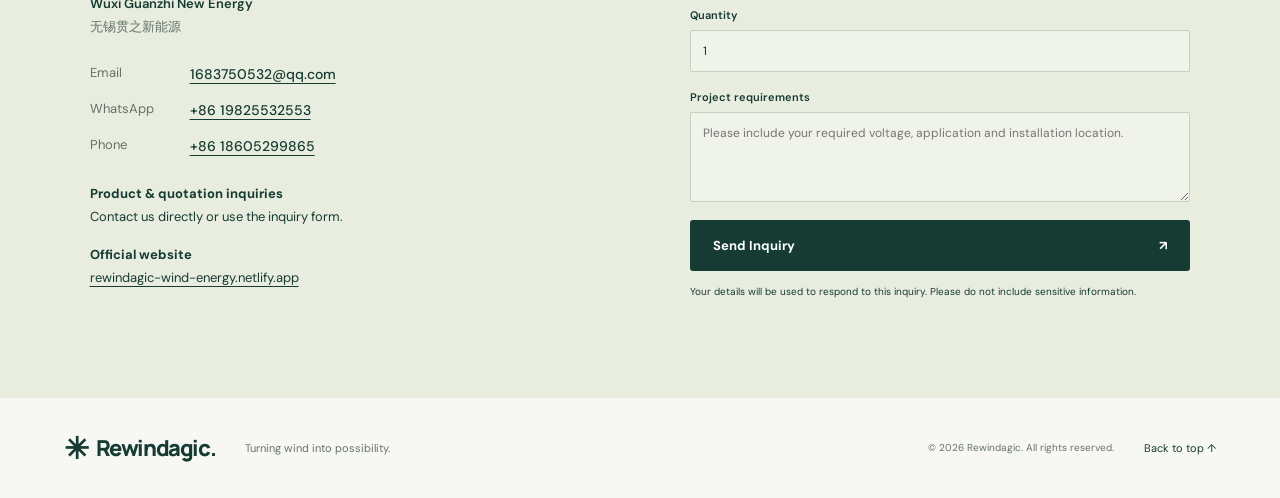
==== commit 90c770e8: "feat: integrate new 400W–2000W vertical-axis series into index.html" ====
--- a/index.html
+++ b/index.html
@@ -13,8 +13,8 @@
 <header><a class="brand" href="#" aria-label="Rewindagic home"><span class="brand-icon">✳</span> Rewindagic<span class="brand-dot">.</span></a><button class="menu-toggle" aria-label="Open navigation" aria-expanded="false" aria-controls="navigation">☰</button><nav id="navigation"><a href="#solutions">Our solutions</a><a href="#products">Products</a><a href="#about">About Rewindagic</a><a class="nav-contact" href="#contact">Let’s talk <span>↗</span></a></nav></header>
 <main>
 <section class="hero"><div class="hero-shade"></div><div class="hero-content"><p class="eyebrow light"><span></span> POWERED BY NATURE. BUILT FOR POSSIBILITY.</p><h1>Wind Turbine Generators for Your Energy Project<span>.</span></h1><p class="hero-description">Wind turbine generators and permanent magnet generators for your energy project. Compare model specifications, voltage options and system requirements.</p><a class="button lime" href="#products">Explore our products <span>↗</span></a></div><div class="hero-bottom"><span>INDEPENDENT ENERGY. EXTRAORDINARY POTENTIAL.</span><a href="#solutions">Discover what’s possible ↓</a></div><div class="hero-caption">THE POWER IS ALREADY OUT THERE.</div></section>
-<section class="intro section" id="solutions"><div><p class="eyebrow"><span></span> A NEW DIRECTION FOR ENERGY</p><h2>Wind energy.<br><span>Wide-open possibilities.</span></h2></div><div class="intro-copy"><p>Compare a Vertical Axis Wind Turbine or Horizontal Axis Wind Turbine by rated power and voltage. Our catalog includes 400W, 500W, 600W, 800W and 1000W turbine models.</p><p>Explore Permanent Magnet Generator families in vertical and horizontal configurations. Each family covers a range of models; confirm the required power, voltage and supporting equipment when requesting a quote.</p><a class="text-link" href="#products">Find your energy solution ↗</a></div></section>
-<section class="products section" id="products"><div class="section-heading"><div><p class="eyebrow"><span></span> ENGINEER YOUR ENERGY</p><h2>Wind turbines<br>&amp; generators.</h2></div><p>Compare power, voltage and axis orientation.<br>View product details or request a quotation.</p></div><div class="product-toolbar"><div class="filters" role="group" aria-label="Filter by product category"><button class="active" data-filter="all" aria-pressed="true">All products</button><button data-filter="vertical" aria-pressed="false">Vertical Axis Wind Turbines</button><button data-filter="horizontal" aria-pressed="false">Horizontal Axis Wind Turbines</button><button data-filter="generator" aria-pressed="false">Permanent Magnet Generators</button></div><span id="product-count" aria-live="polite"></span></div><div class="product-grid" id="product-grid"></div><noscript><p>Enable JavaScript to browse and filter all 10 products. You can also <a href="400w-horizontal-axis-wind-turbine.html">view the 400W Horizontal Axis Wind Turbine</a> or use the inquiry form below.</p></noscript><p class="product-note">Product ranges are indicative. Available voltage, configuration and application suitability must be confirmed for each model. Output depends on operating conditions.</p></section>
+<section class="intro section" id="solutions"><div><p class="eyebrow"><span></span> A NEW DIRECTION FOR ENERGY</p><h2>Wind energy.<br><span>Wide-open possibilities.</span></h2></div><div class="intro-copy"><p>Compare a Vertical Axis Wind Turbine or Horizontal Axis Wind Turbine by rated power and voltage. Our catalog includes 400W, 500W, 600W, 800W, 1000W and 2000W turbine options, including a new 400W–2000W vertical-axis series.</p><p>Explore Permanent Magnet Generator families in vertical and horizontal configurations. Each family covers a range of models; confirm the required power, voltage and supporting equipment when requesting a quote.</p><a class="text-link" href="#products">Find your energy solution ↗</a></div></section>
+<section class="products section" id="products"><div class="section-heading"><div><p class="eyebrow"><span></span> ENGINEER YOUR ENERGY</p><h2>Wind turbines<br>&amp; generators.</h2></div><p>Compare power, voltage and axis orientation.<br>View product details or request a quotation.</p></div><div class="product-toolbar"><div class="filters" role="group" aria-label="Filter by product category"><button class="active" data-filter="all" aria-pressed="true">All products</button><button data-filter="vertical" aria-pressed="false">Vertical Axis Wind Turbines</button><button data-filter="horizontal" aria-pressed="false">Horizontal Axis Wind Turbines</button><button data-filter="generator" aria-pressed="false">Permanent Magnet Generators</button></div><span id="product-count" aria-live="polite"></span></div><div class="product-grid" id="product-grid"></div><noscript><p>Enable JavaScript to browse and filter all 11 products. You can also <a href="400w-horizontal-axis-wind-turbine.html">view the 400W Horizontal Axis Wind Turbine</a> or use the inquiry form below.</p></noscript><p class="product-note">Product ranges are indicative. Available voltage, configuration and application suitability must be confirmed for each model. Output depends on operating conditions.</p></section>
 <section class="generator-banner section"><div><p class="eyebrow light"><span></span> BIG IDEAS. THE RIGHT GENERATOR.</p><h2>Permanent magnet generators.<br>Match your application.</h2><p>Compare vertical and horizontal axis permanent magnet generator families. Confirm the model, electrical requirements and operating speed for your application.</p><a class="button lime" href="#contact">Discuss your project <span>↗</span></a></div><div class="range-stats"><div><strong>100W–500kW</strong><span>GENERATOR POWER RANGE</span></div><div><strong>12V–440V</strong><span>GENERATOR VOLTAGE RANGE</span></div><div><strong>2 orientations</strong><span>VERTICAL & HORIZONTAL AXIS</span></div></div></section>
 <section class="approach section" id="approach"><p class="eyebrow"><span></span> A CLEAR PATH FORWARD</p><div class="section-heading"><h2>Your project.<br>Our starting point.</h2><p>Better energy starts with the right questions.<br>We’ll help you explore the possibilities.</p></div><div class="steps"><article><span>01 /</span><h3>Understand your site</h3><p>Consider local wind conditions, available space and installation requirements before choosing a system.</p></article><article><span>02 /</span><h3>Find your fit</h3><p>Explore turbine orientation, rated power and voltage to match the needs of your energy project.</p></article><article><span>03 /</span><h3>Plan what’s next</h3><p>Confirm model specifications, supporting equipment and installation details before moving forward.</p></article></div></section>
 <section class="about-company section" id="about" aria-labelledby="about-heading"><div><p class="eyebrow"><span></span> ABOUT REWINDAGIC</p><h2 id="about-heading">Wind energy products.<br>Clear specifications.</h2></div><div class="about-copy"><p>Wuxi Guanzhi New Energy (无锡贯之新能源) presents the Rewindagic catalog of vertical and horizontal axis wind turbines and permanent magnet generators. Browse the published specifications to identify a starting point for your project.</p><p>Use our product inquiry form to request model information and a quotation. Include your installation location, required voltage and intended application so your requirements are clear.</p><a class="text-link" href="#contact">Contact Rewindagic ↗</a></div></section>
@@ -24,7 +24,7 @@
 <label for="name">Full name</label><input id="name" name="name" autocomplete="name" maxlength="120" required>
 <label for="email">Business email</label><input id="email" name="email" type="email" autocomplete="email" maxlength="254" required>
 <label for="country">Country / Region</label><input id="country" name="country" autocomplete="country-name" maxlength="100" required>
-<label for="interest">Product / Model</label><select id="interest" name="product" required><option value="">Select a product</option><option value="horizontal-400">400W Horizontal Axis Wind Turbine</option><option value="vertical-500">500W Vertical Axis Wind Turbine</option><option value="horizontal-500">500W Horizontal Axis Wind Turbine</option><option value="vertical-600">600W Vertical Axis Wind Turbine</option><option value="horizontal-600">600W Horizontal Axis Wind Turbine</option><option value="vertical-800">800W Vertical Axis Wind Turbine</option><option value="horizontal-800">800W Horizontal Axis Wind Turbine</option><option value="horizontal-1000">1000W Horizontal Axis Wind Turbine (FK-1000)</option><option value="vertical-generator">Vertical Axis Permanent Magnet Generator — 100W–500kW</option><option value="horizontal-generator">Horizontal Axis Permanent Magnet Generator — 100W–500kW</option></select>
+<label for="interest">Product / Model</label><select id="interest" name="product" required><option value="">Select a product</option><option value="horizontal-400">400W Horizontal Axis Wind Turbine</option><option value="vertical-series-400-2000">400W–2000W Vertical Axis Wind Turbine Series</option><option value="vertical-500">500W Vertical Axis Wind Turbine</option><option value="horizontal-500">500W Horizontal Axis Wind Turbine</option><option value="vertical-600">600W Vertical Axis Wind Turbine</option><option value="horizontal-600">600W Horizontal Axis Wind Turbine</option><option value="vertical-800">800W Vertical Axis Wind Turbine</option><option value="horizontal-800">800W Horizontal Axis Wind Turbine</option><option value="horizontal-1000">1000W Horizontal Axis Wind Turbine (FK-1000)</option><option value="vertical-generator">Vertical Axis Permanent Magnet Generator — 100W–500kW</option><option value="horizontal-generator">Horizontal Axis Permanent Magnet Generator — 100W–500kW</option></select>
 <label for="quantity">Quantity</label><input id="quantity" name="quantity" type="number" min="1" step="1" value="1" required>
 <label for="message">Project requirements</label><textarea id="message" name="message" rows="4" maxlength="5000" required placeholder="Please include your required voltage, application and installation location."></textarea>
 <button class="button dark" type="submit">Send Inquiry <span>↗</span></button>
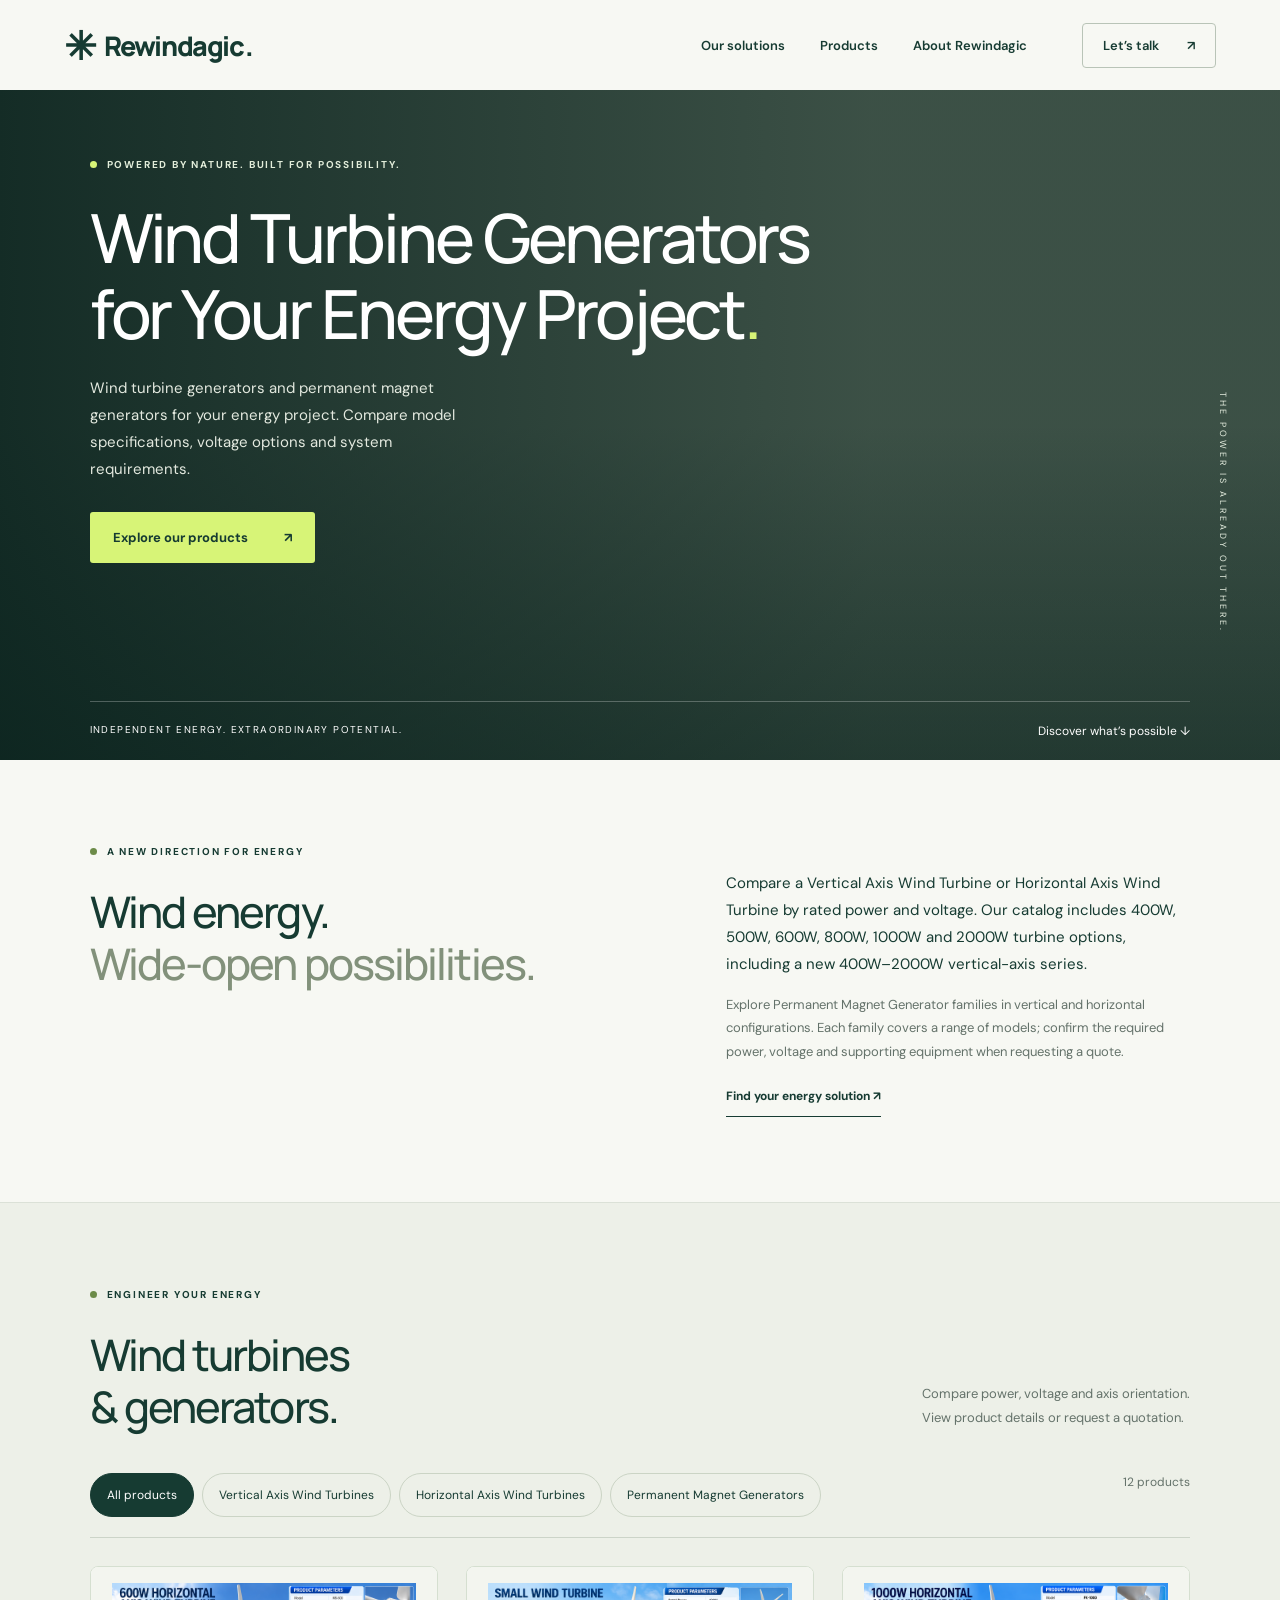
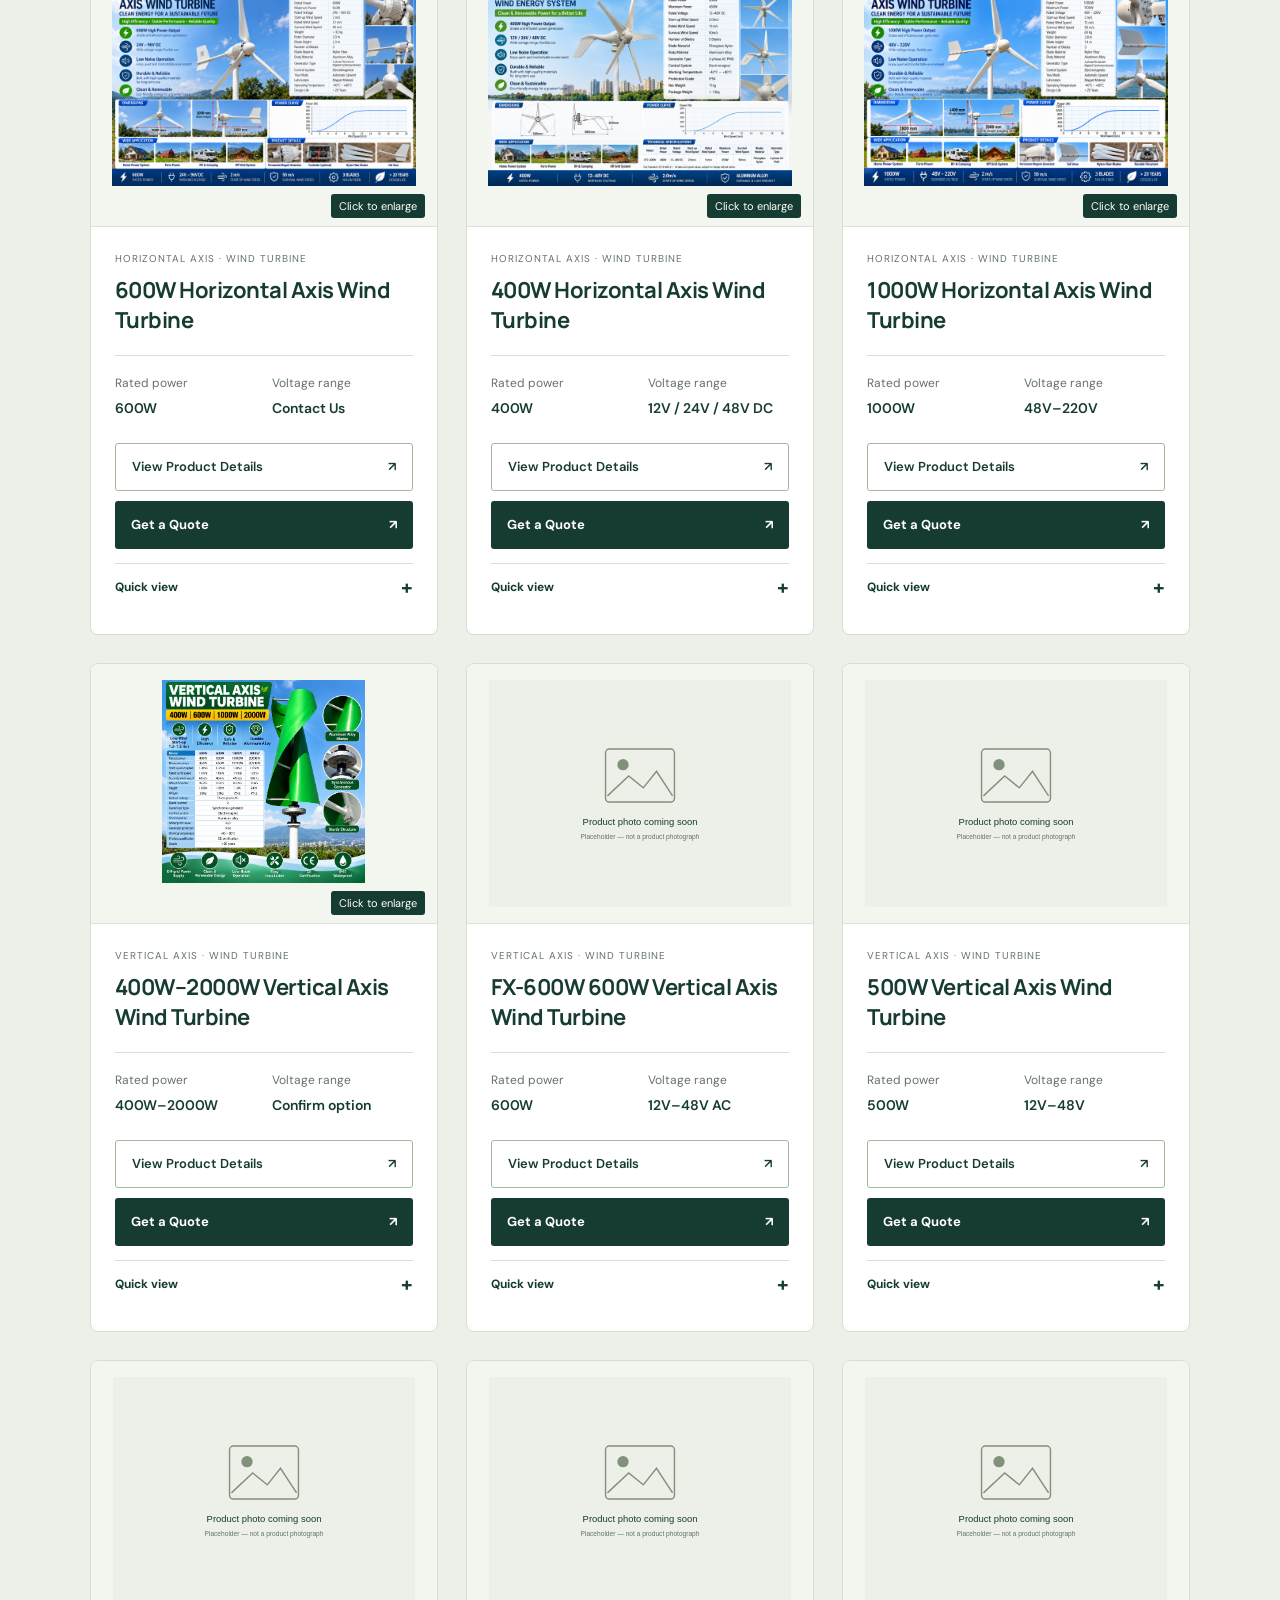
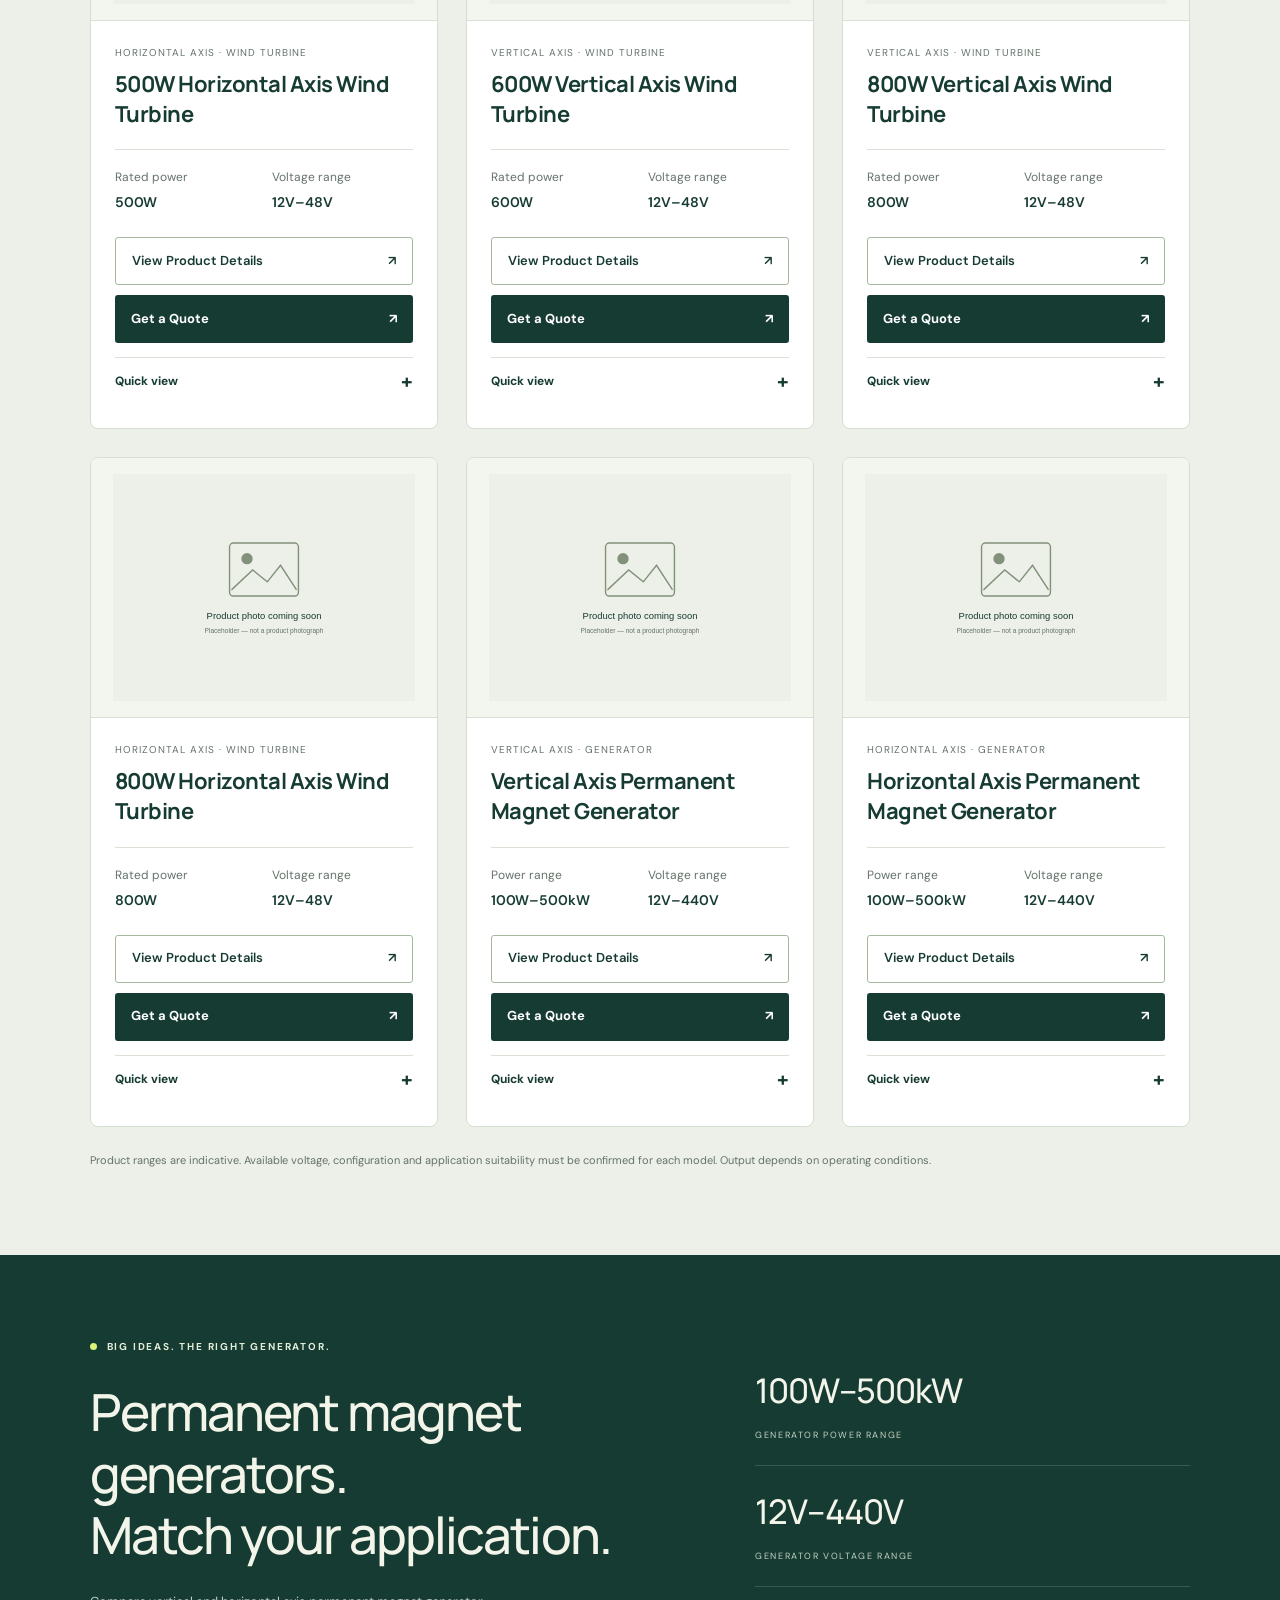
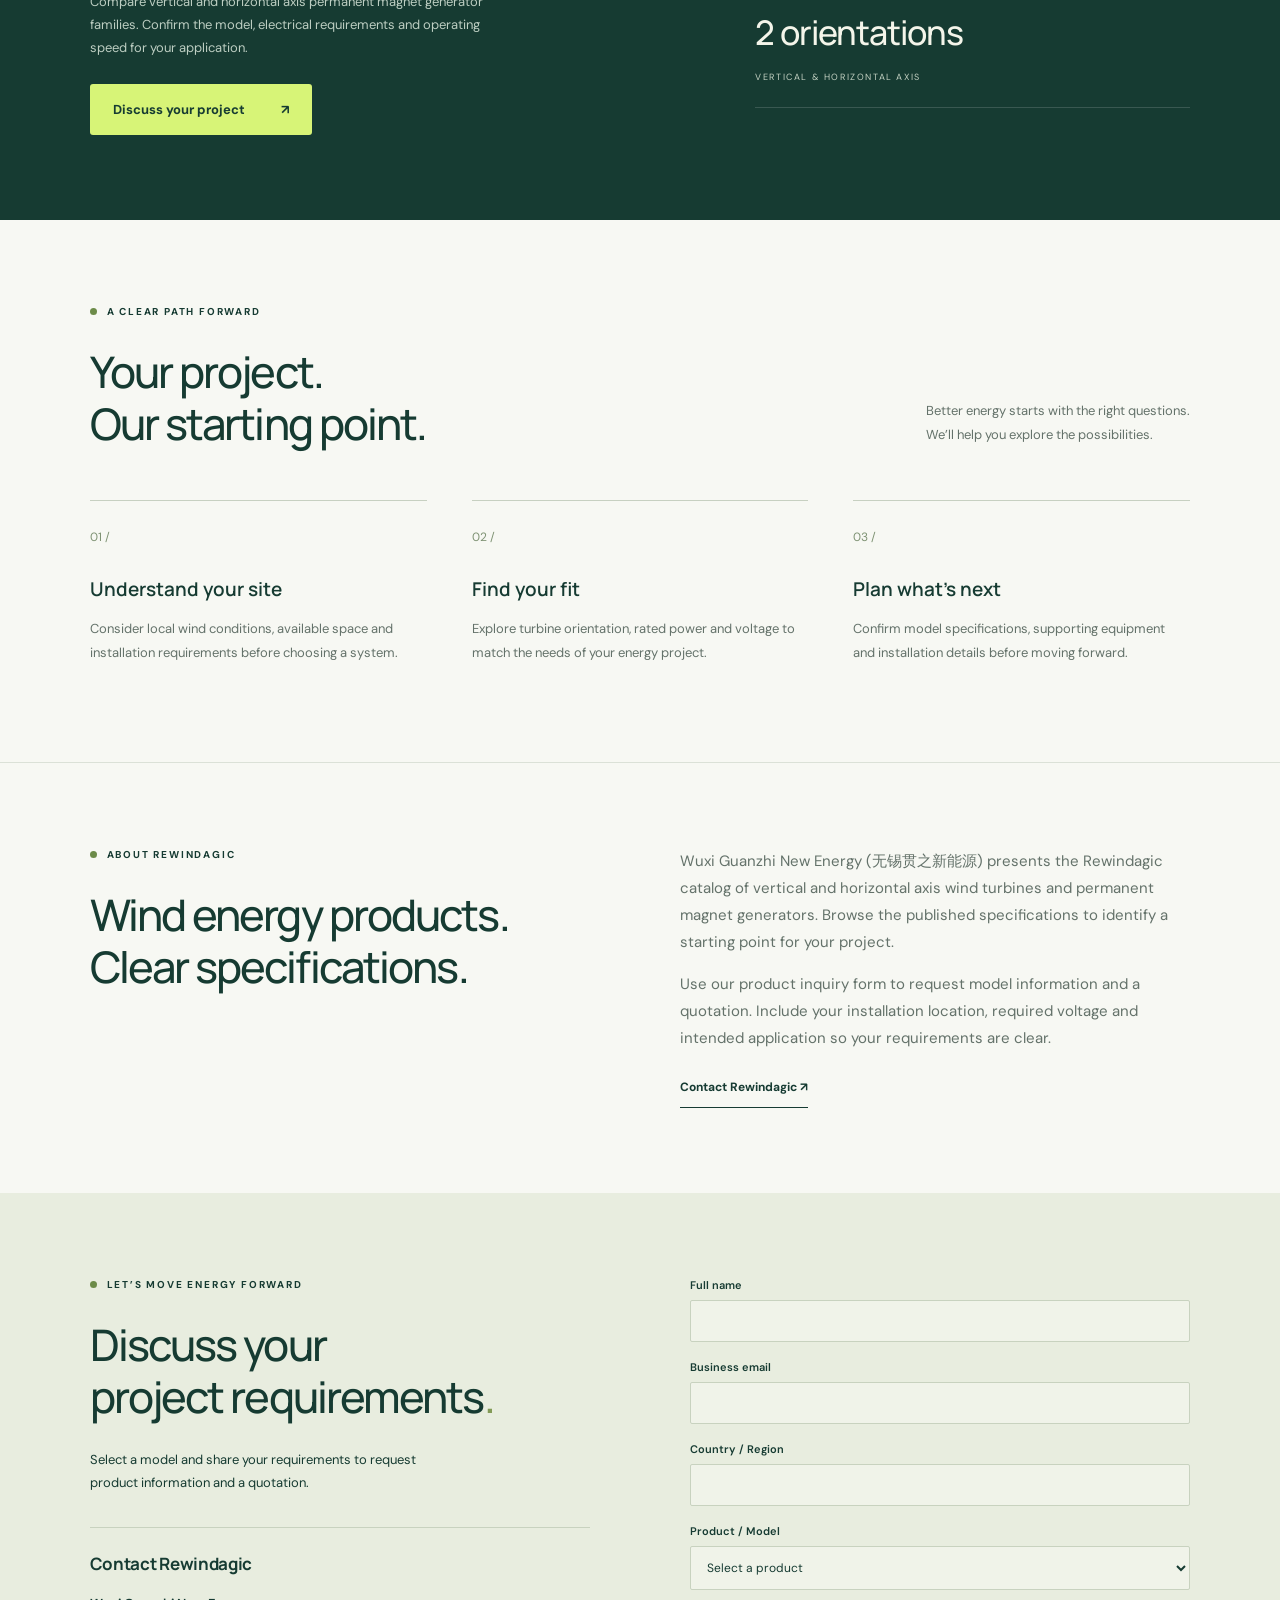
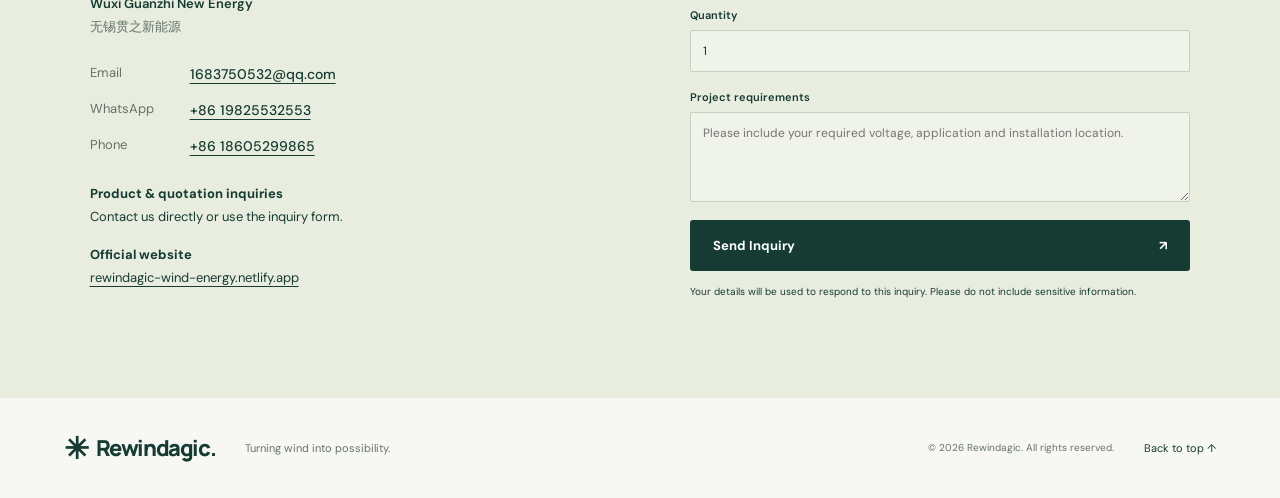
==== commit 349215d2: "feat: add FX-600W model to homepage inquiry selector and product count" ====
--- a/index.html
+++ b/index.html
@@ -14,7 +14,7 @@
 <main>
 <section class="hero"><div class="hero-shade"></div><div class="hero-content"><p class="eyebrow light"><span></span> POWERED BY NATURE. BUILT FOR POSSIBILITY.</p><h1>Wind Turbine Generators for Your Energy Project<span>.</span></h1><p class="hero-description">Wind turbine generators and permanent magnet generators for your energy project. Compare model specifications, voltage options and system requirements.</p><a class="button lime" href="#products">Explore our products <span>↗</span></a></div><div class="hero-bottom"><span>INDEPENDENT ENERGY. EXTRAORDINARY POTENTIAL.</span><a href="#solutions">Discover what’s possible ↓</a></div><div class="hero-caption">THE POWER IS ALREADY OUT THERE.</div></section>
 <section class="intro section" id="solutions"><div><p class="eyebrow"><span></span> A NEW DIRECTION FOR ENERGY</p><h2>Wind energy.<br><span>Wide-open possibilities.</span></h2></div><div class="intro-copy"><p>Compare a Vertical Axis Wind Turbine or Horizontal Axis Wind Turbine by rated power and voltage. Our catalog includes 400W, 500W, 600W, 800W, 1000W and 2000W turbine options, including a new 400W–2000W vertical-axis series.</p><p>Explore Permanent Magnet Generator families in vertical and horizontal configurations. Each family covers a range of models; confirm the required power, voltage and supporting equipment when requesting a quote.</p><a class="text-link" href="#products">Find your energy solution ↗</a></div></section>
-<section class="products section" id="products"><div class="section-heading"><div><p class="eyebrow"><span></span> ENGINEER YOUR ENERGY</p><h2>Wind turbines<br>&amp; generators.</h2></div><p>Compare power, voltage and axis orientation.<br>View product details or request a quotation.</p></div><div class="product-toolbar"><div class="filters" role="group" aria-label="Filter by product category"><button class="active" data-filter="all" aria-pressed="true">All products</button><button data-filter="vertical" aria-pressed="false">Vertical Axis Wind Turbines</button><button data-filter="horizontal" aria-pressed="false">Horizontal Axis Wind Turbines</button><button data-filter="generator" aria-pressed="false">Permanent Magnet Generators</button></div><span id="product-count" aria-live="polite"></span></div><div class="product-grid" id="product-grid"></div><noscript><p>Enable JavaScript to browse and filter all 11 products. You can also <a href="400w-horizontal-axis-wind-turbine.html">view the 400W Horizontal Axis Wind Turbine</a> or use the inquiry form below.</p></noscript><p class="product-note">Product ranges are indicative. Available voltage, configuration and application suitability must be confirmed for each model. Output depends on operating conditions.</p></section>
+<section class="products section" id="products"><div class="section-heading"><div><p class="eyebrow"><span></span> ENGINEER YOUR ENERGY</p><h2>Wind turbines<br>&amp; generators.</h2></div><p>Compare power, voltage and axis orientation.<br>View product details or request a quotation.</p></div><div class="product-toolbar"><div class="filters" role="group" aria-label="Filter by product category"><button class="active" data-filter="all" aria-pressed="true">All products</button><button data-filter="vertical" aria-pressed="false">Vertical Axis Wind Turbines</button><button data-filter="horizontal" aria-pressed="false">Horizontal Axis Wind Turbines</button><button data-filter="generator" aria-pressed="false">Permanent Magnet Generators</button></div><span id="product-count" aria-live="polite"></span></div><div class="product-grid" id="product-grid"></div><noscript><p>Enable JavaScript to browse and filter all 12 products. You can also <a href="400w-horizontal-axis-wind-turbine.html">view the 400W Horizontal Axis Wind Turbine</a> or use the inquiry form below.</p></noscript><p class="product-note">Product ranges are indicative. Available voltage, configuration and application suitability must be confirmed for each model. Output depends on operating conditions.</p></section>
 <section class="generator-banner section"><div><p class="eyebrow light"><span></span> BIG IDEAS. THE RIGHT GENERATOR.</p><h2>Permanent magnet generators.<br>Match your application.</h2><p>Compare vertical and horizontal axis permanent magnet generator families. Confirm the model, electrical requirements and operating speed for your application.</p><a class="button lime" href="#contact">Discuss your project <span>↗</span></a></div><div class="range-stats"><div><strong>100W–500kW</strong><span>GENERATOR POWER RANGE</span></div><div><strong>12V–440V</strong><span>GENERATOR VOLTAGE RANGE</span></div><div><strong>2 orientations</strong><span>VERTICAL & HORIZONTAL AXIS</span></div></div></section>
 <section class="approach section" id="approach"><p class="eyebrow"><span></span> A CLEAR PATH FORWARD</p><div class="section-heading"><h2>Your project.<br>Our starting point.</h2><p>Better energy starts with the right questions.<br>We’ll help you explore the possibilities.</p></div><div class="steps"><article><span>01 /</span><h3>Understand your site</h3><p>Consider local wind conditions, available space and installation requirements before choosing a system.</p></article><article><span>02 /</span><h3>Find your fit</h3><p>Explore turbine orientation, rated power and voltage to match the needs of your energy project.</p></article><article><span>03 /</span><h3>Plan what’s next</h3><p>Confirm model specifications, supporting equipment and installation details before moving forward.</p></article></div></section>
 <section class="about-company section" id="about" aria-labelledby="about-heading"><div><p class="eyebrow"><span></span> ABOUT REWINDAGIC</p><h2 id="about-heading">Wind energy products.<br>Clear specifications.</h2></div><div class="about-copy"><p>Wuxi Guanzhi New Energy (无锡贯之新能源) presents the Rewindagic catalog of vertical and horizontal axis wind turbines and permanent magnet generators. Browse the published specifications to identify a starting point for your project.</p><p>Use our product inquiry form to request model information and a quotation. Include your installation location, required voltage and intended application so your requirements are clear.</p><a class="text-link" href="#contact">Contact Rewindagic ↗</a></div></section>
@@ -24,7 +24,7 @@
 <label for="name">Full name</label><input id="name" name="name" autocomplete="name" maxlength="120" required>
 <label for="email">Business email</label><input id="email" name="email" type="email" autocomplete="email" maxlength="254" required>
 <label for="country">Country / Region</label><input id="country" name="country" autocomplete="country-name" maxlength="100" required>
-<label for="interest">Product / Model</label><select id="interest" name="product" required><option value="">Select a product</option><option value="horizontal-400">400W Horizontal Axis Wind Turbine</option><option value="vertical-series-400-2000">400W–2000W Vertical Axis Wind Turbine Series</option><option value="vertical-500">500W Vertical Axis Wind Turbine</option><option value="horizontal-500">500W Horizontal Axis Wind Turbine</option><option value="vertical-600">600W Vertical Axis Wind Turbine</option><option value="horizontal-600">600W Horizontal Axis Wind Turbine</option><option value="vertical-800">800W Vertical Axis Wind Turbine</option><option value="horizontal-800">800W Horizontal Axis Wind Turbine</option><option value="horizontal-1000">1000W Horizontal Axis Wind Turbine (FK-1000)</option><option value="vertical-generator">Vertical Axis Permanent Magnet Generator — 100W–500kW</option><option value="horizontal-generator">Horizontal Axis Permanent Magnet Generator — 100W–500kW</option></select>
+<label for="interest">Product / Model</label><select id="interest" name="product" required><option value="">Select a product</option><option value="horizontal-400">400W Horizontal Axis Wind Turbine</option><option value="vertical-series-400-2000">400W–2000W Vertical Axis Wind Turbine Series</option><option value="vertical-500">500W Vertical Axis Wind Turbine</option><option value="horizontal-500">500W Horizontal Axis Wind Turbine</option><option value="vertical-fx-600">FX-600W 600W Vertical Axis Wind Turbine</option><option value="vertical-600">600W Vertical Axis Wind Turbine</option><option value="horizontal-600">600W Horizontal Axis Wind Turbine</option><option value="vertical-800">800W Vertical Axis Wind Turbine</option><option value="horizontal-800">800W Horizontal Axis Wind Turbine</option><option value="horizontal-1000">1000W Horizontal Axis Wind Turbine (FK-1000)</option><option value="vertical-generator">Vertical Axis Permanent Magnet Generator — 100W–500kW</option><option value="horizontal-generator">Horizontal Axis Permanent Magnet Generator — 100W–500kW</option></select>
 <label for="quantity">Quantity</label><input id="quantity" name="quantity" type="number" min="1" step="1" value="1" required>
 <label for="message">Project requirements</label><textarea id="message" name="message" rows="4" maxlength="5000" required placeholder="Please include your required voltage, application and installation location."></textarea>
 <button class="button dark" type="submit">Send Inquiry <span>↗</span></button>
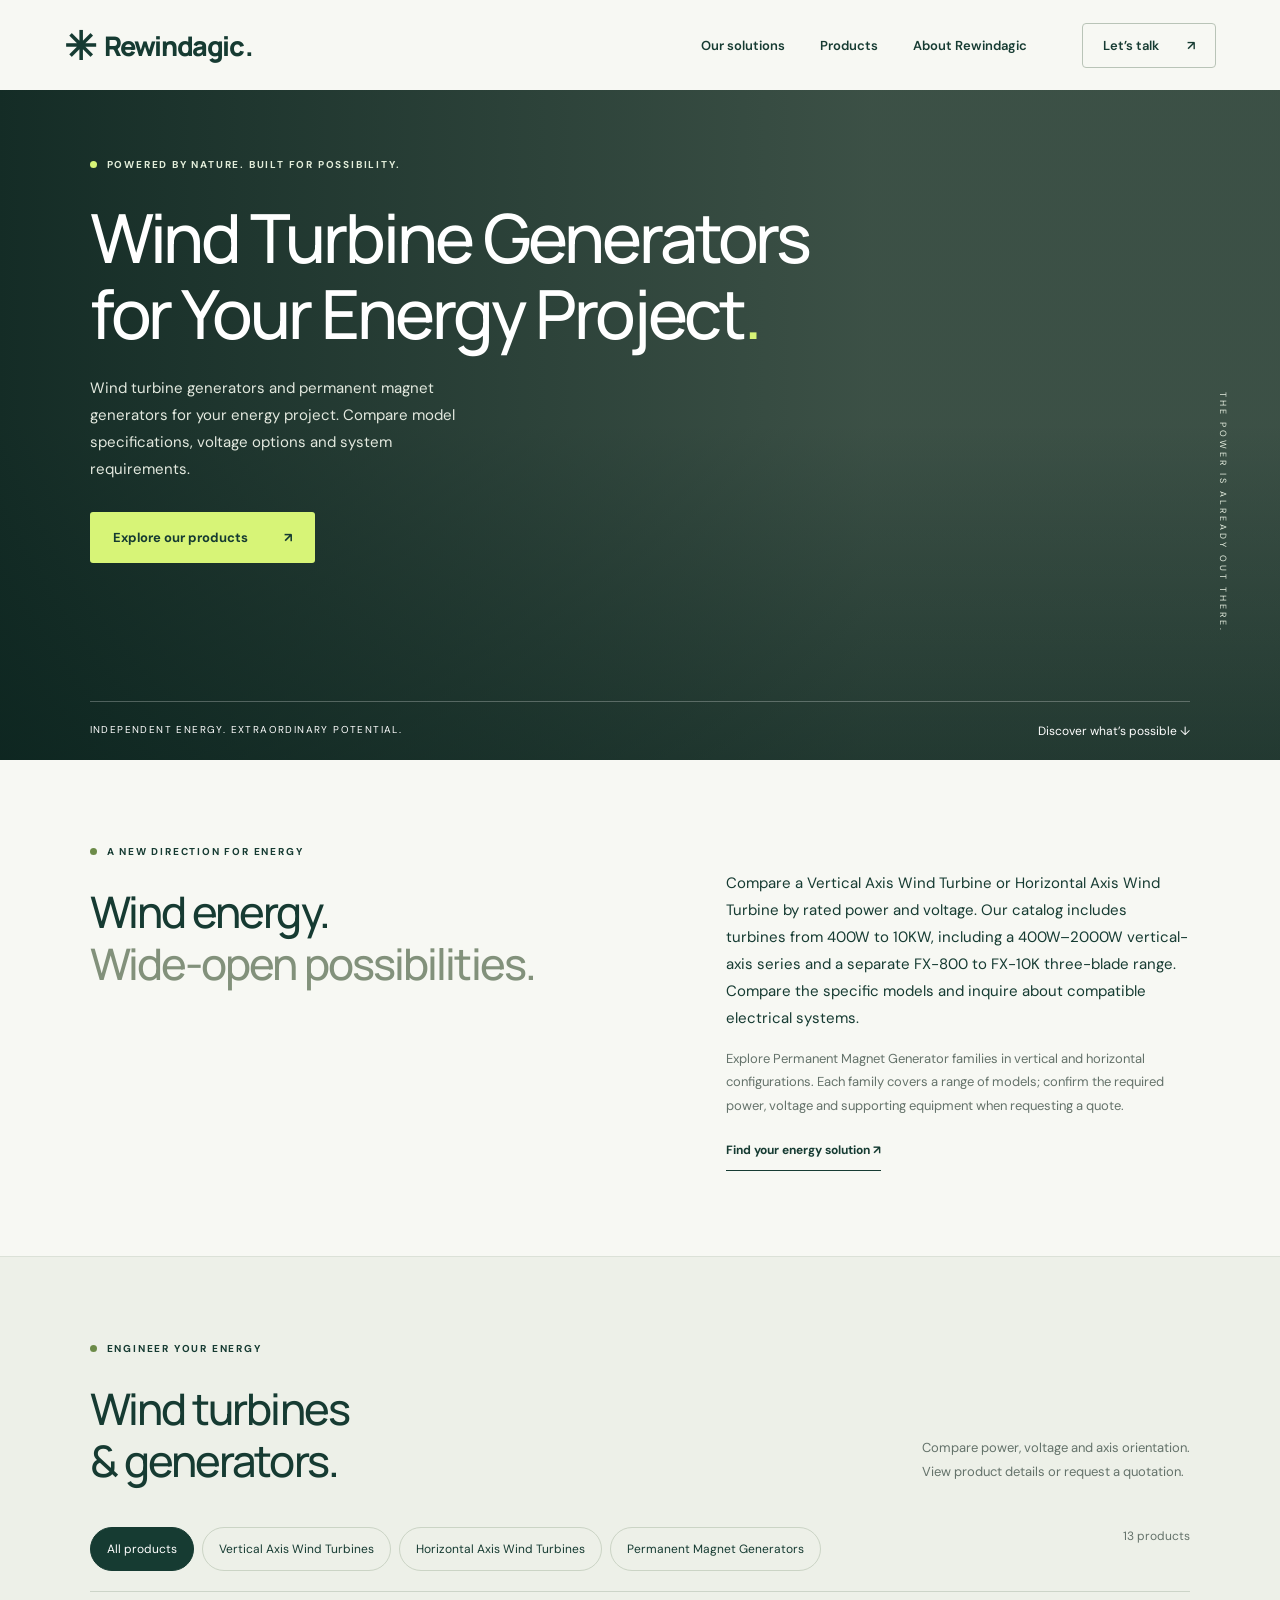
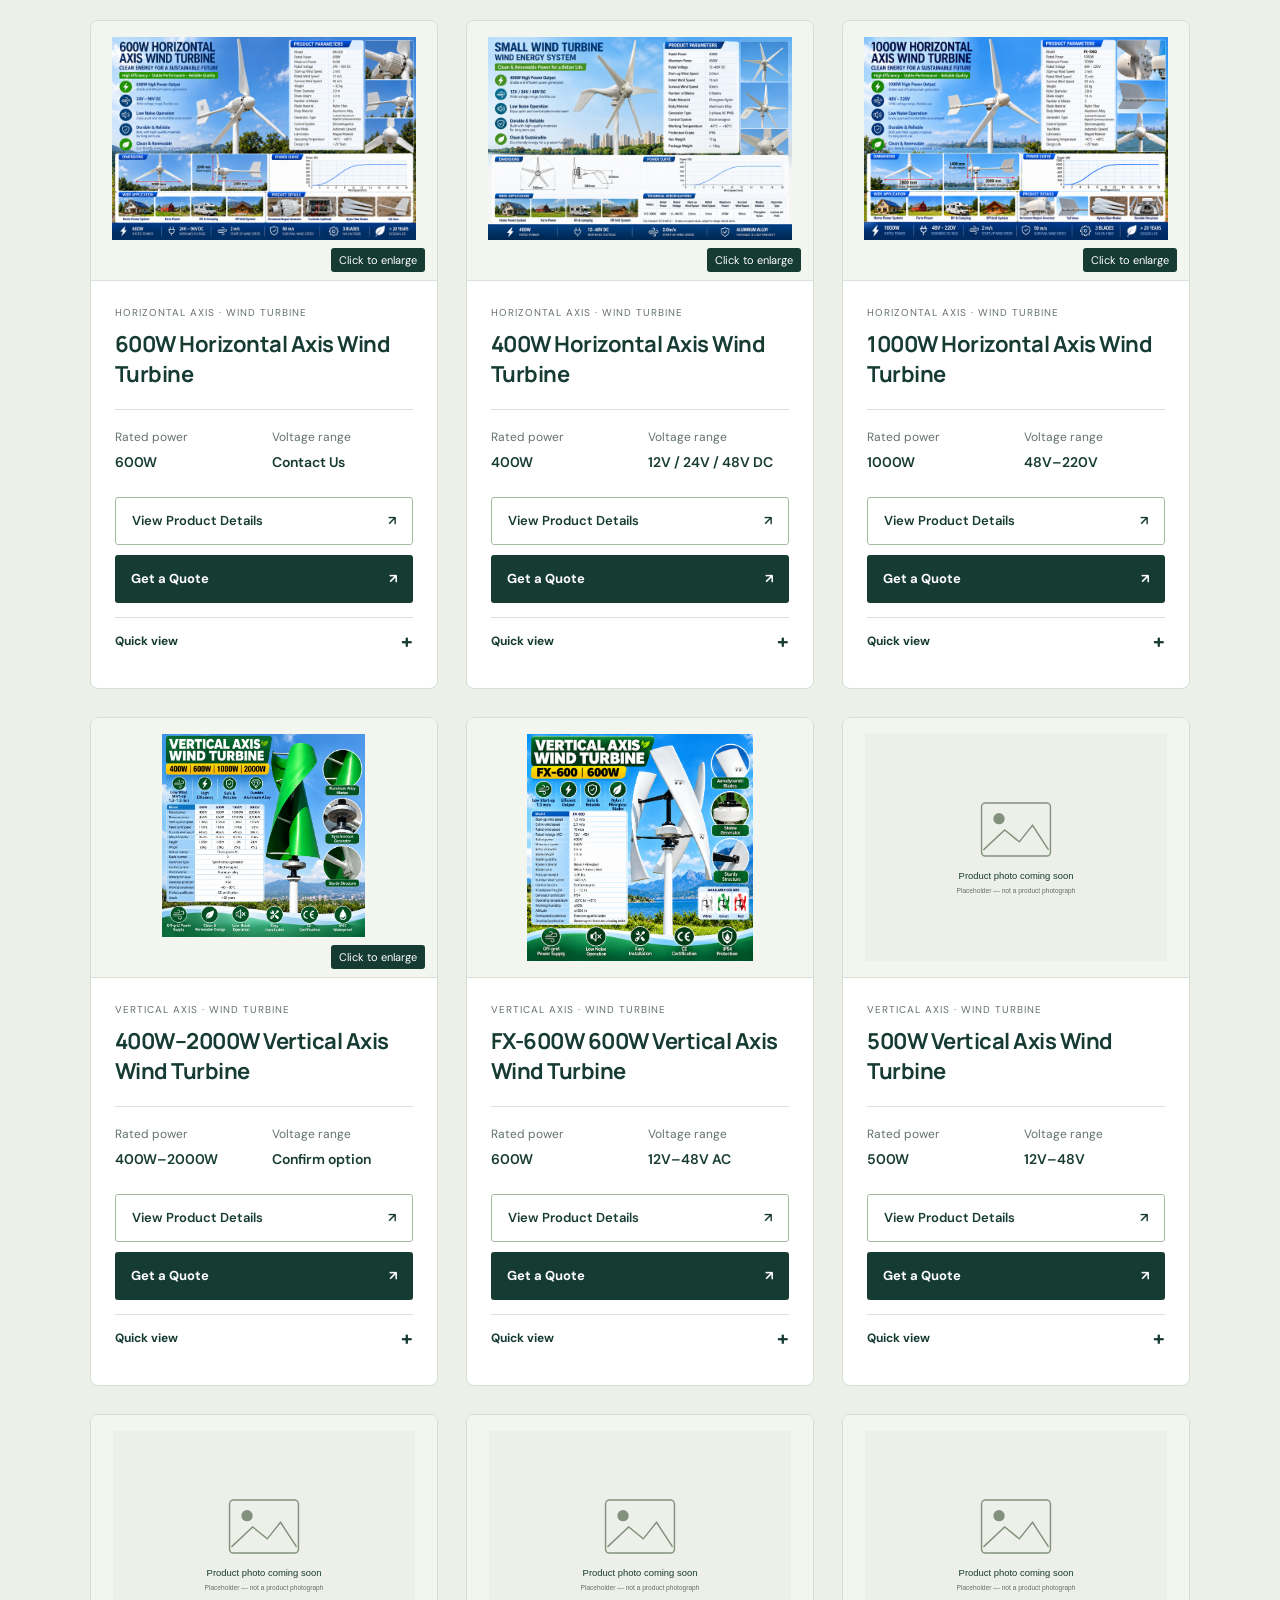
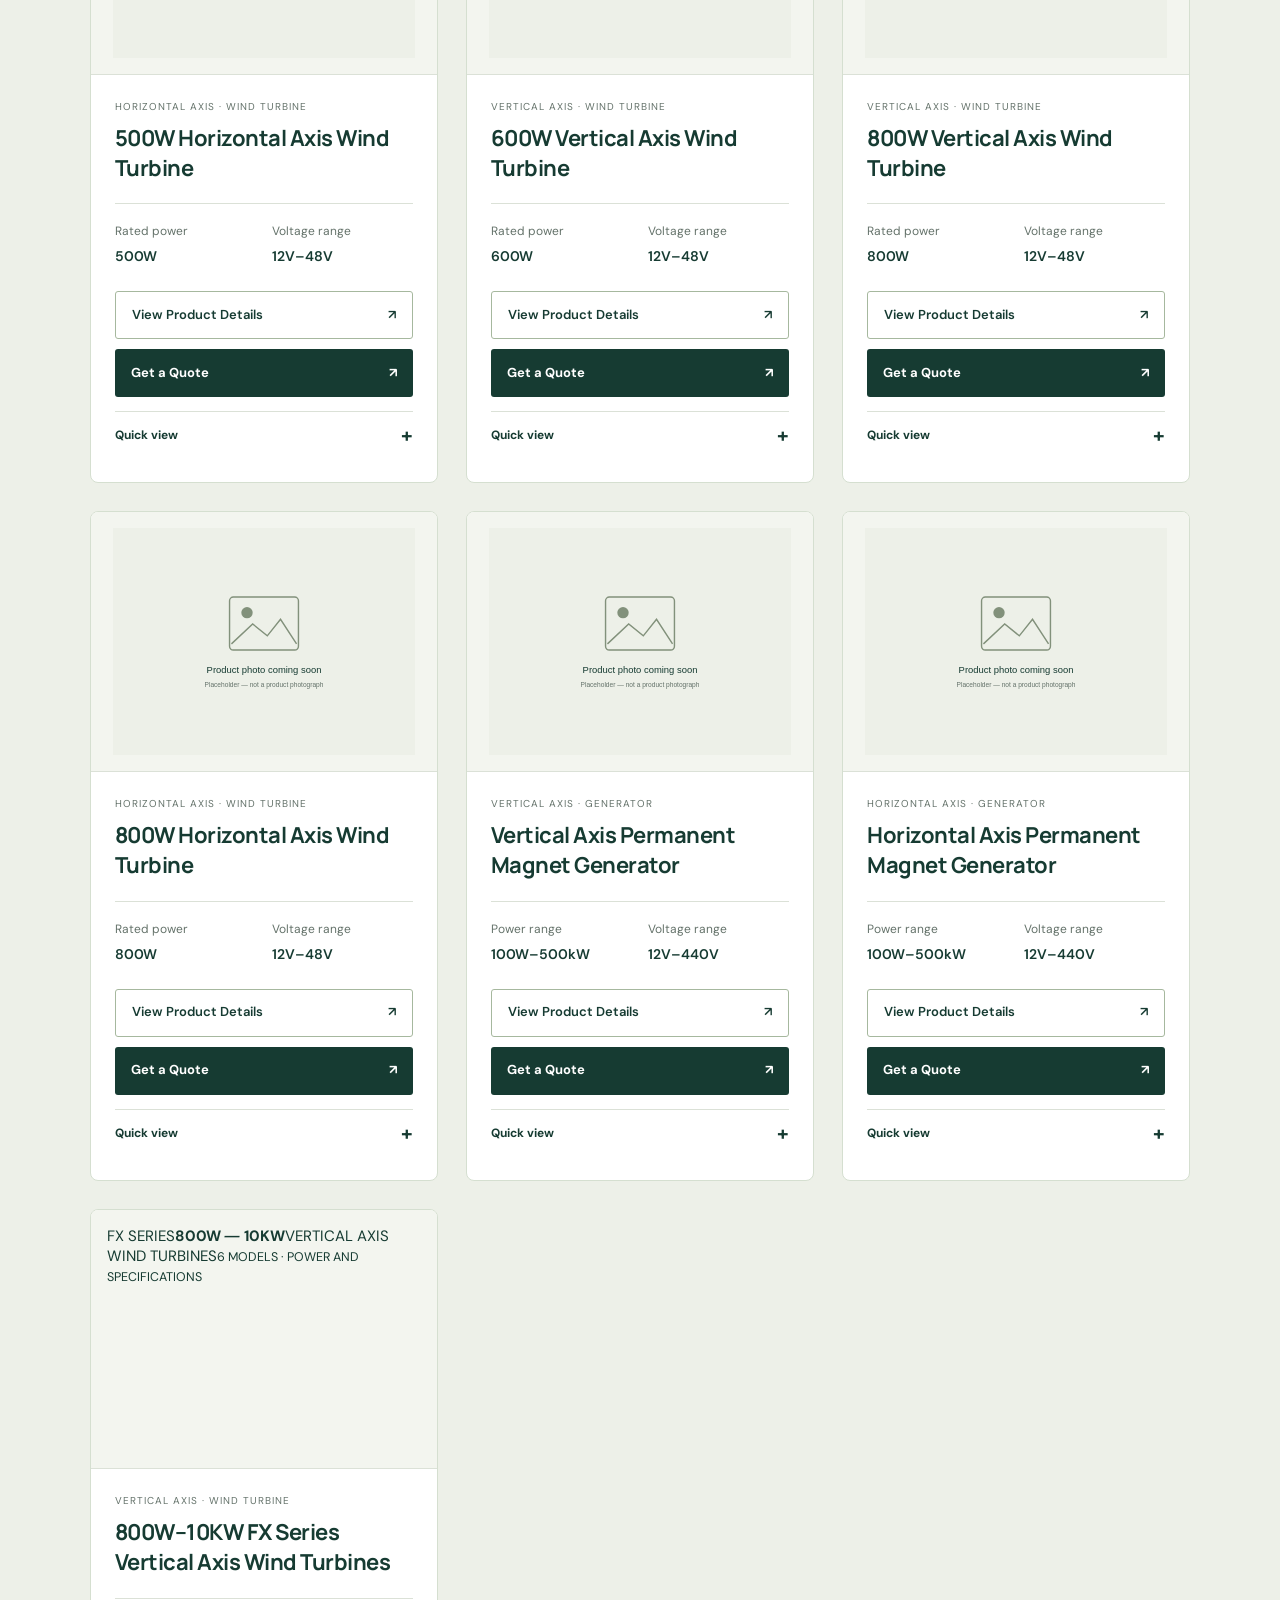
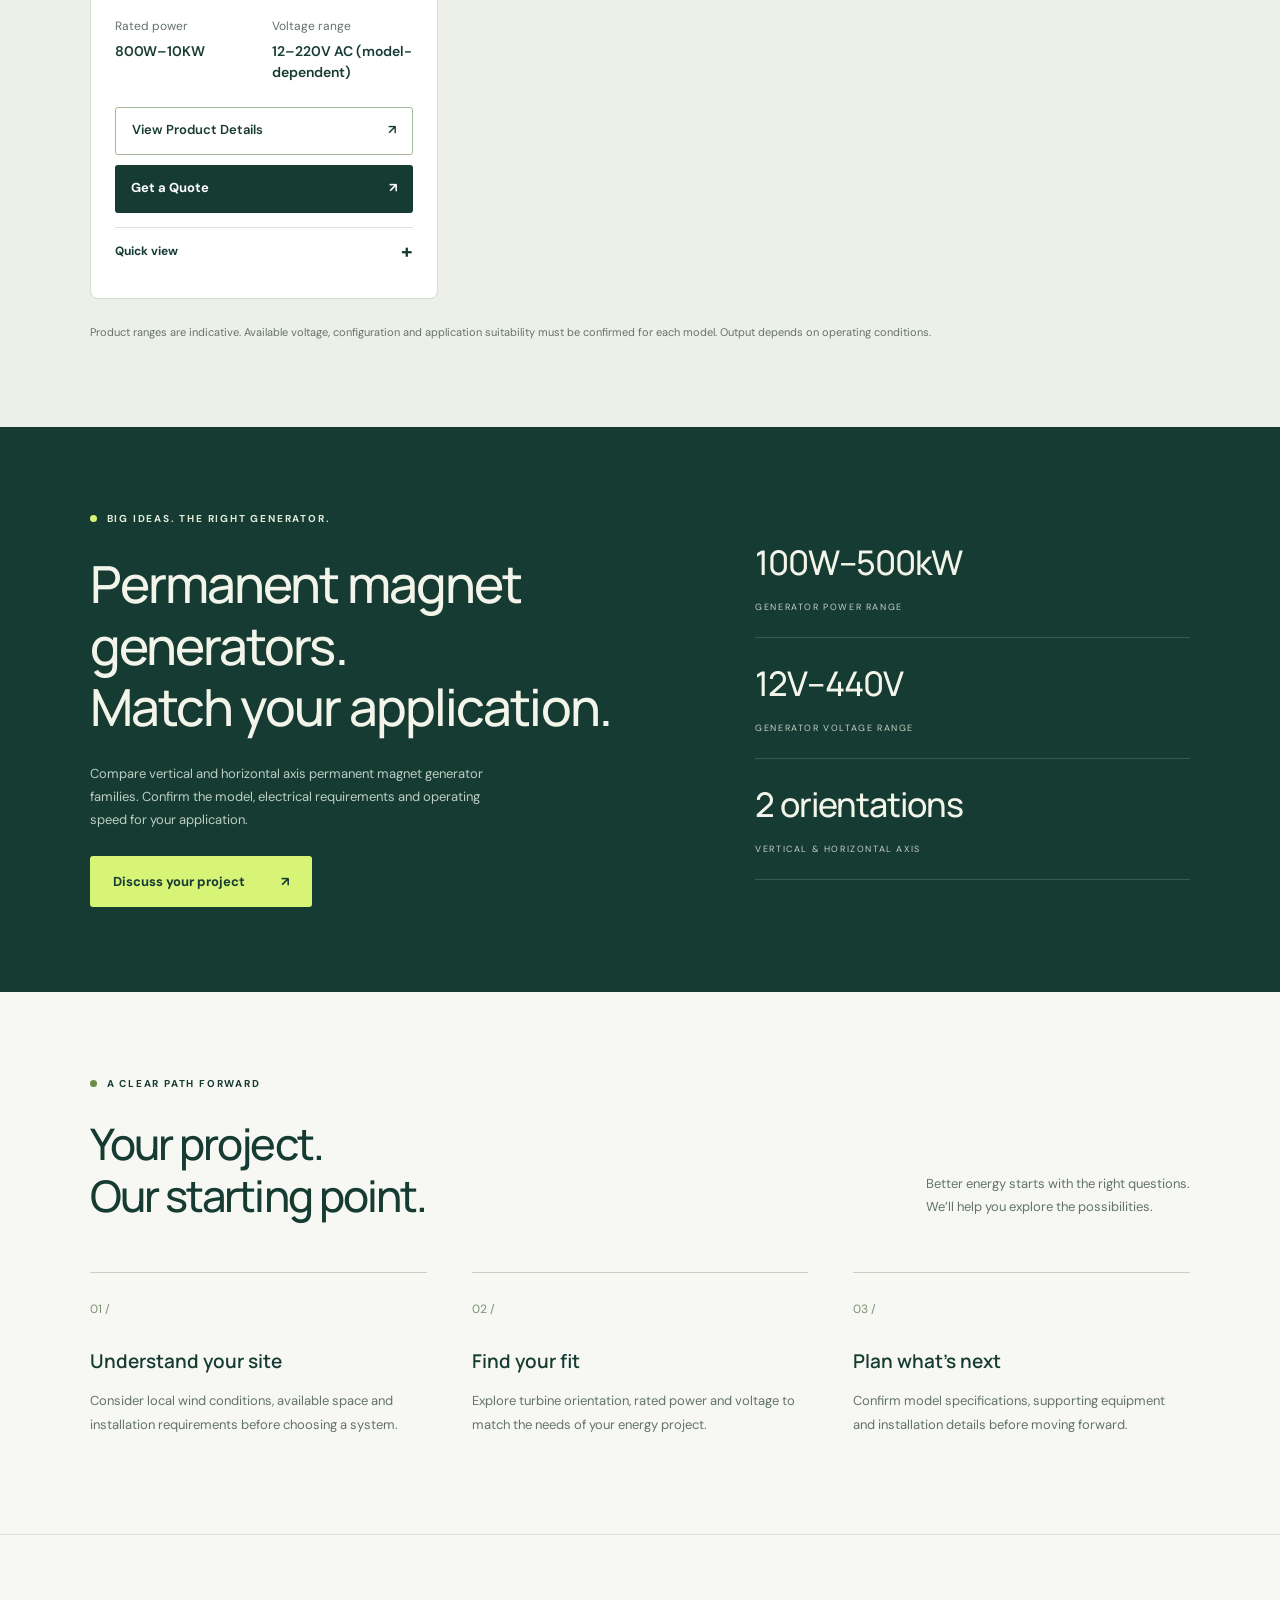
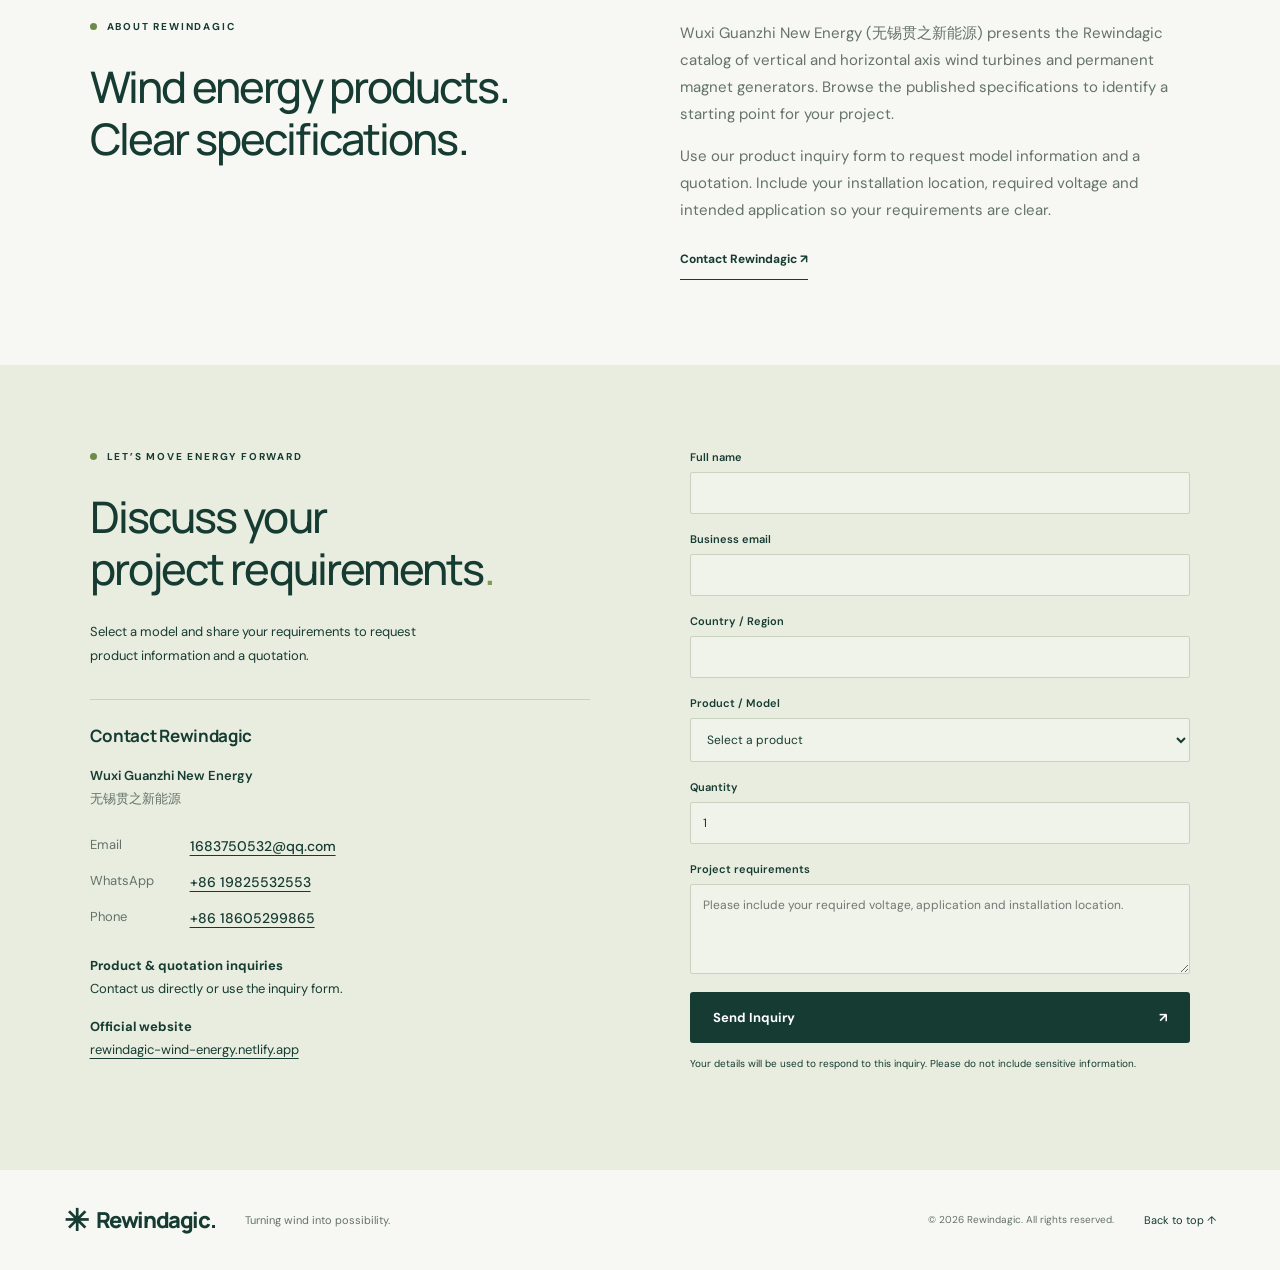
==== commit 0199d49f: "feat: integrate 800W–10KW FX vertical-axis family into index.html" ====
--- a/index.html
+++ b/index.html
@@ -13,8 +13,8 @@
 <header><a class="brand" href="#" aria-label="Rewindagic home"><span class="brand-icon">✳</span> Rewindagic<span class="brand-dot">.</span></a><button class="menu-toggle" aria-label="Open navigation" aria-expanded="false" aria-controls="navigation">☰</button><nav id="navigation"><a href="#solutions">Our solutions</a><a href="#products">Products</a><a href="#about">About Rewindagic</a><a class="nav-contact" href="#contact">Let’s talk <span>↗</span></a></nav></header>
 <main>
 <section class="hero"><div class="hero-shade"></div><div class="hero-content"><p class="eyebrow light"><span></span> POWERED BY NATURE. BUILT FOR POSSIBILITY.</p><h1>Wind Turbine Generators for Your Energy Project<span>.</span></h1><p class="hero-description">Wind turbine generators and permanent magnet generators for your energy project. Compare model specifications, voltage options and system requirements.</p><a class="button lime" href="#products">Explore our products <span>↗</span></a></div><div class="hero-bottom"><span>INDEPENDENT ENERGY. EXTRAORDINARY POTENTIAL.</span><a href="#solutions">Discover what’s possible ↓</a></div><div class="hero-caption">THE POWER IS ALREADY OUT THERE.</div></section>
-<section class="intro section" id="solutions"><div><p class="eyebrow"><span></span> A NEW DIRECTION FOR ENERGY</p><h2>Wind energy.<br><span>Wide-open possibilities.</span></h2></div><div class="intro-copy"><p>Compare a Vertical Axis Wind Turbine or Horizontal Axis Wind Turbine by rated power and voltage. Our catalog includes 400W, 500W, 600W, 800W, 1000W and 2000W turbine options, including a new 400W–2000W vertical-axis series.</p><p>Explore Permanent Magnet Generator families in vertical and horizontal configurations. Each family covers a range of models; confirm the required power, voltage and supporting equipment when requesting a quote.</p><a class="text-link" href="#products">Find your energy solution ↗</a></div></section>
-<section class="products section" id="products"><div class="section-heading"><div><p class="eyebrow"><span></span> ENGINEER YOUR ENERGY</p><h2>Wind turbines<br>&amp; generators.</h2></div><p>Compare power, voltage and axis orientation.<br>View product details or request a quotation.</p></div><div class="product-toolbar"><div class="filters" role="group" aria-label="Filter by product category"><button class="active" data-filter="all" aria-pressed="true">All products</button><button data-filter="vertical" aria-pressed="false">Vertical Axis Wind Turbines</button><button data-filter="horizontal" aria-pressed="false">Horizontal Axis Wind Turbines</button><button data-filter="generator" aria-pressed="false">Permanent Magnet Generators</button></div><span id="product-count" aria-live="polite"></span></div><div class="product-grid" id="product-grid"></div><noscript><p>Enable JavaScript to browse and filter all 12 products. You can also <a href="400w-horizontal-axis-wind-turbine.html">view the 400W Horizontal Axis Wind Turbine</a> or use the inquiry form below.</p></noscript><p class="product-note">Product ranges are indicative. Available voltage, configuration and application suitability must be confirmed for each model. Output depends on operating conditions.</p></section>
+<section class="intro section" id="solutions"><div><p class="eyebrow"><span></span> A NEW DIRECTION FOR ENERGY</p><h2>Wind energy.<br><span>Wide-open possibilities.</span></h2></div><div class="intro-copy"><p>Compare a Vertical Axis Wind Turbine or Horizontal Axis Wind Turbine by rated power and voltage. Our catalog includes turbines from 400W to 10KW, including a 400W–2000W vertical-axis series and a separate FX-800 to FX-10K three-blade range. Compare the specific models and inquire about compatible electrical systems.</p><p>Explore Permanent Magnet Generator families in vertical and horizontal configurations. Each family covers a range of models; confirm the required power, voltage and supporting equipment when requesting a quote.</p><a class="text-link" href="#products">Find your energy solution ↗</a></div></section>
+<section class="products section" id="products"><div class="section-heading"><div><p class="eyebrow"><span></span> ENGINEER YOUR ENERGY</p><h2>Wind turbines<br>&amp; generators.</h2></div><p>Compare power, voltage and axis orientation.<br>View product details or request a quotation.</p></div><div class="product-toolbar"><div class="filters" role="group" aria-label="Filter by product category"><button class="active" data-filter="all" aria-pressed="true">All products</button><button data-filter="vertical" aria-pressed="false">Vertical Axis Wind Turbines</button><button data-filter="horizontal" aria-pressed="false">Horizontal Axis Wind Turbines</button><button data-filter="generator" aria-pressed="false">Permanent Magnet Generators</button></div><span id="product-count" aria-live="polite"></span></div><div class="product-grid" id="product-grid"></div><noscript><p>Enable JavaScript to browse and filter all 13 products. You can also <a href="400w-horizontal-axis-wind-turbine.html">view the 400W Horizontal Axis Wind Turbine</a> or use the inquiry form below.</p></noscript><p class="product-note">Product ranges are indicative. Available voltage, configuration and application suitability must be confirmed for each model. Output depends on operating conditions.</p></section>
 <section class="generator-banner section"><div><p class="eyebrow light"><span></span> BIG IDEAS. THE RIGHT GENERATOR.</p><h2>Permanent magnet generators.<br>Match your application.</h2><p>Compare vertical and horizontal axis permanent magnet generator families. Confirm the model, electrical requirements and operating speed for your application.</p><a class="button lime" href="#contact">Discuss your project <span>↗</span></a></div><div class="range-stats"><div><strong>100W–500kW</strong><span>GENERATOR POWER RANGE</span></div><div><strong>12V–440V</strong><span>GENERATOR VOLTAGE RANGE</span></div><div><strong>2 orientations</strong><span>VERTICAL & HORIZONTAL AXIS</span></div></div></section>
 <section class="approach section" id="approach"><p class="eyebrow"><span></span> A CLEAR PATH FORWARD</p><div class="section-heading"><h2>Your project.<br>Our starting point.</h2><p>Better energy starts with the right questions.<br>We’ll help you explore the possibilities.</p></div><div class="steps"><article><span>01 /</span><h3>Understand your site</h3><p>Consider local wind conditions, available space and installation requirements before choosing a system.</p></article><article><span>02 /</span><h3>Find your fit</h3><p>Explore turbine orientation, rated power and voltage to match the needs of your energy project.</p></article><article><span>03 /</span><h3>Plan what’s next</h3><p>Confirm model specifications, supporting equipment and installation details before moving forward.</p></article></div></section>
 <section class="about-company section" id="about" aria-labelledby="about-heading"><div><p class="eyebrow"><span></span> ABOUT REWINDAGIC</p><h2 id="about-heading">Wind energy products.<br>Clear specifications.</h2></div><div class="about-copy"><p>Wuxi Guanzhi New Energy (无锡贯之新能源) presents the Rewindagic catalog of vertical and horizontal axis wind turbines and permanent magnet generators. Browse the published specifications to identify a starting point for your project.</p><p>Use our product inquiry form to request model information and a quotation. Include your installation location, required voltage and intended application so your requirements are clear.</p><a class="text-link" href="#contact">Contact Rewindagic ↗</a></div></section>
@@ -24,7 +24,7 @@
 <label for="name">Full name</label><input id="name" name="name" autocomplete="name" maxlength="120" required>
 <label for="email">Business email</label><input id="email" name="email" type="email" autocomplete="email" maxlength="254" required>
 <label for="country">Country / Region</label><input id="country" name="country" autocomplete="country-name" maxlength="100" required>
-<label for="interest">Product / Model</label><select id="interest" name="product" required><option value="">Select a product</option><option value="horizontal-400">400W Horizontal Axis Wind Turbine</option><option value="vertical-series-400-2000">400W–2000W Vertical Axis Wind Turbine Series</option><option value="vertical-500">500W Vertical Axis Wind Turbine</option><option value="horizontal-500">500W Horizontal Axis Wind Turbine</option><option value="vertical-fx-600">FX-600W 600W Vertical Axis Wind Turbine</option><option value="vertical-600">600W Vertical Axis Wind Turbine</option><option value="horizontal-600">600W Horizontal Axis Wind Turbine</option><option value="vertical-800">800W Vertical Axis Wind Turbine</option><option value="horizontal-800">800W Horizontal Axis Wind Turbine</option><option value="horizontal-1000">1000W Horizontal Axis Wind Turbine (FK-1000)</option><option value="vertical-generator">Vertical Axis Permanent Magnet Generator — 100W–500kW</option><option value="horizontal-generator">Horizontal Axis Permanent Magnet Generator — 100W–500kW</option></select>
+<label for="interest">Product / Model</label><select id="interest" name="product" required><option value="">Select a product</option><option value="horizontal-400">400W Horizontal Axis Wind Turbine</option><option value="vertical-series-400-2000">400W–2000W Vertical Axis Wind Turbine Series</option><option value="vertical-500">500W Vertical Axis Wind Turbine</option><option value="horizontal-500">500W Horizontal Axis Wind Turbine</option><option value="vertical-fx-600">FX-600W 600W Vertical Axis Wind Turbine</option><option value="vertical-fx-series-800-10kw">800W–10KW FX Series Vertical Axis Wind Turbines</option><option value="vertical-600">600W Vertical Axis Wind Turbine</option><option value="horizontal-600">600W Horizontal Axis Wind Turbine</option><option value="vertical-800">800W Vertical Axis Wind Turbine</option><option value="horizontal-800">800W Horizontal Axis Wind Turbine</option><option value="horizontal-1000">1000W Horizontal Axis Wind Turbine (FK-1000)</option><option value="vertical-generator">Vertical Axis Permanent Magnet Generator — 100W–500kW</option><option value="horizontal-generator">Horizontal Axis Permanent Magnet Generator — 100W–500kW</option></select>
 <label for="quantity">Quantity</label><input id="quantity" name="quantity" type="number" min="1" step="1" value="1" required>
 <label for="message">Project requirements</label><textarea id="message" name="message" rows="4" maxlength="5000" required placeholder="Please include your required voltage, application and installation location."></textarea>
 <button class="button dark" type="submit">Send Inquiry <span>↗</span></button>
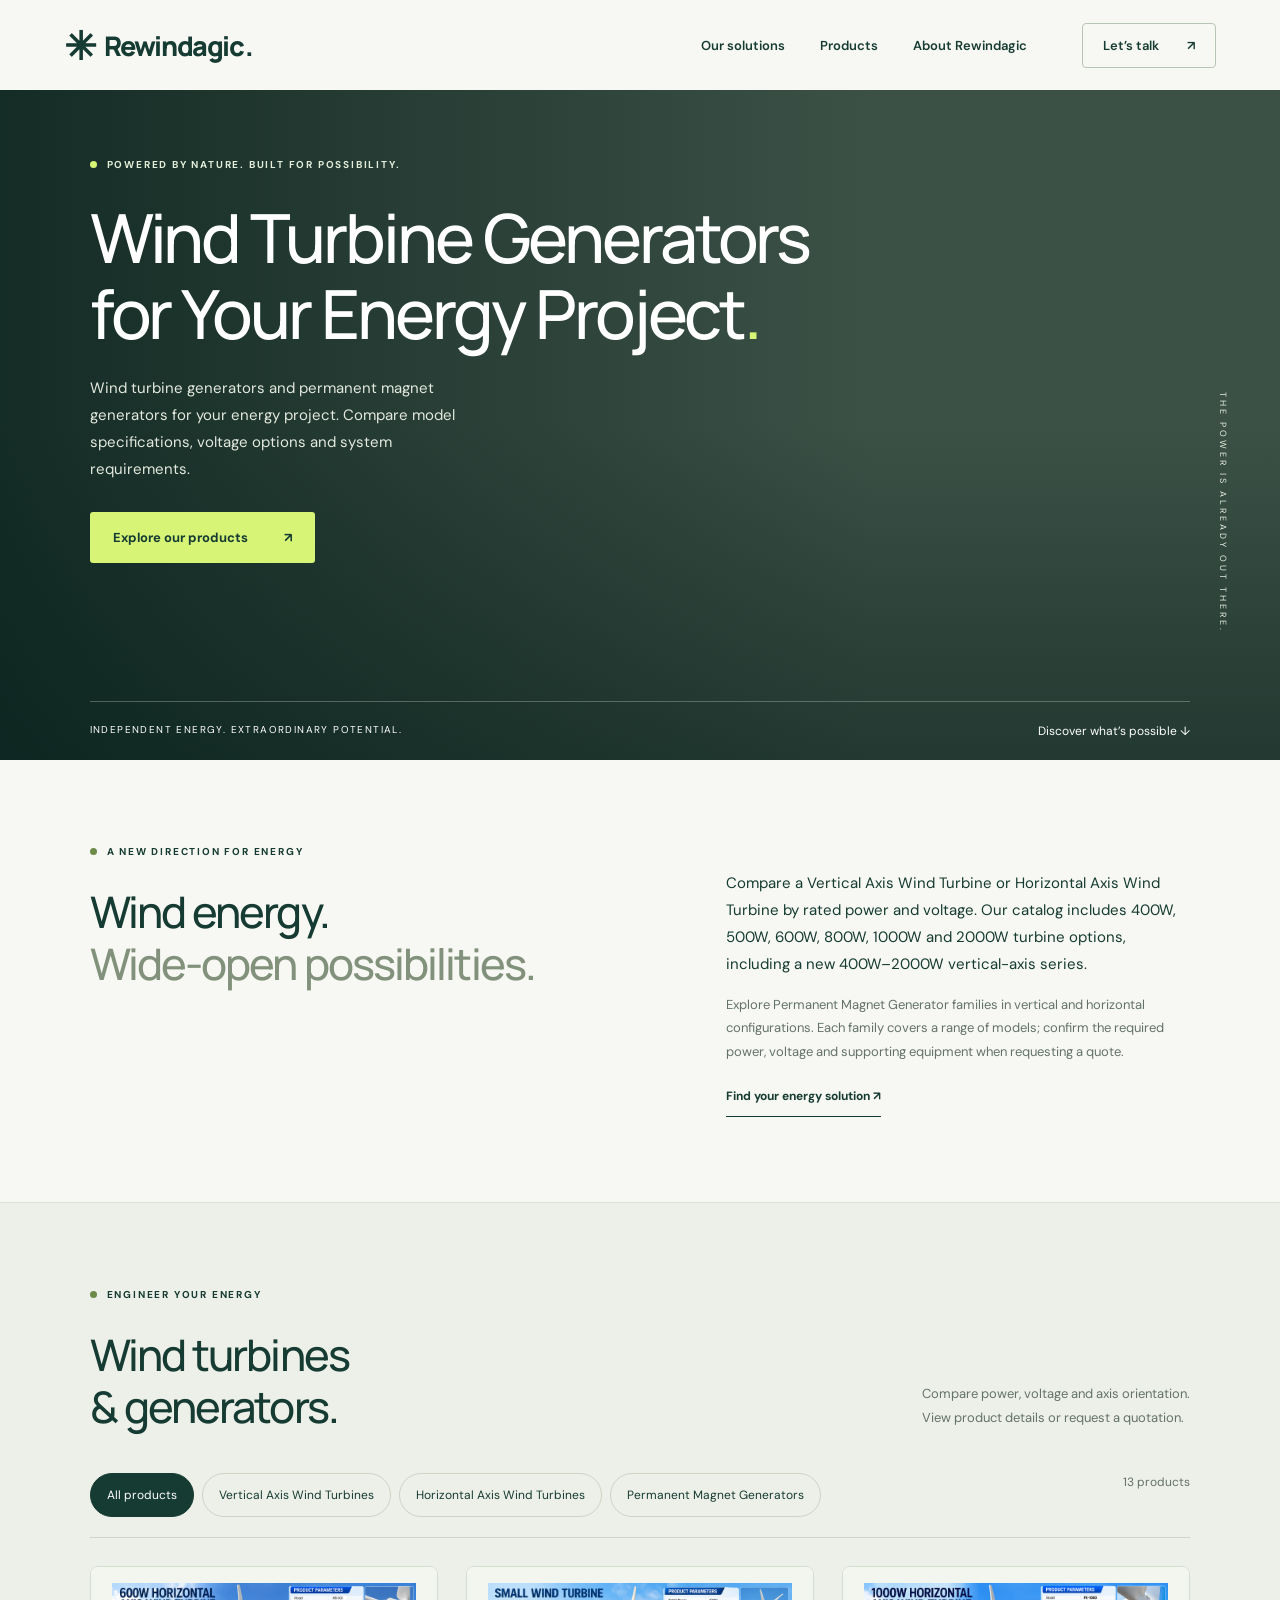
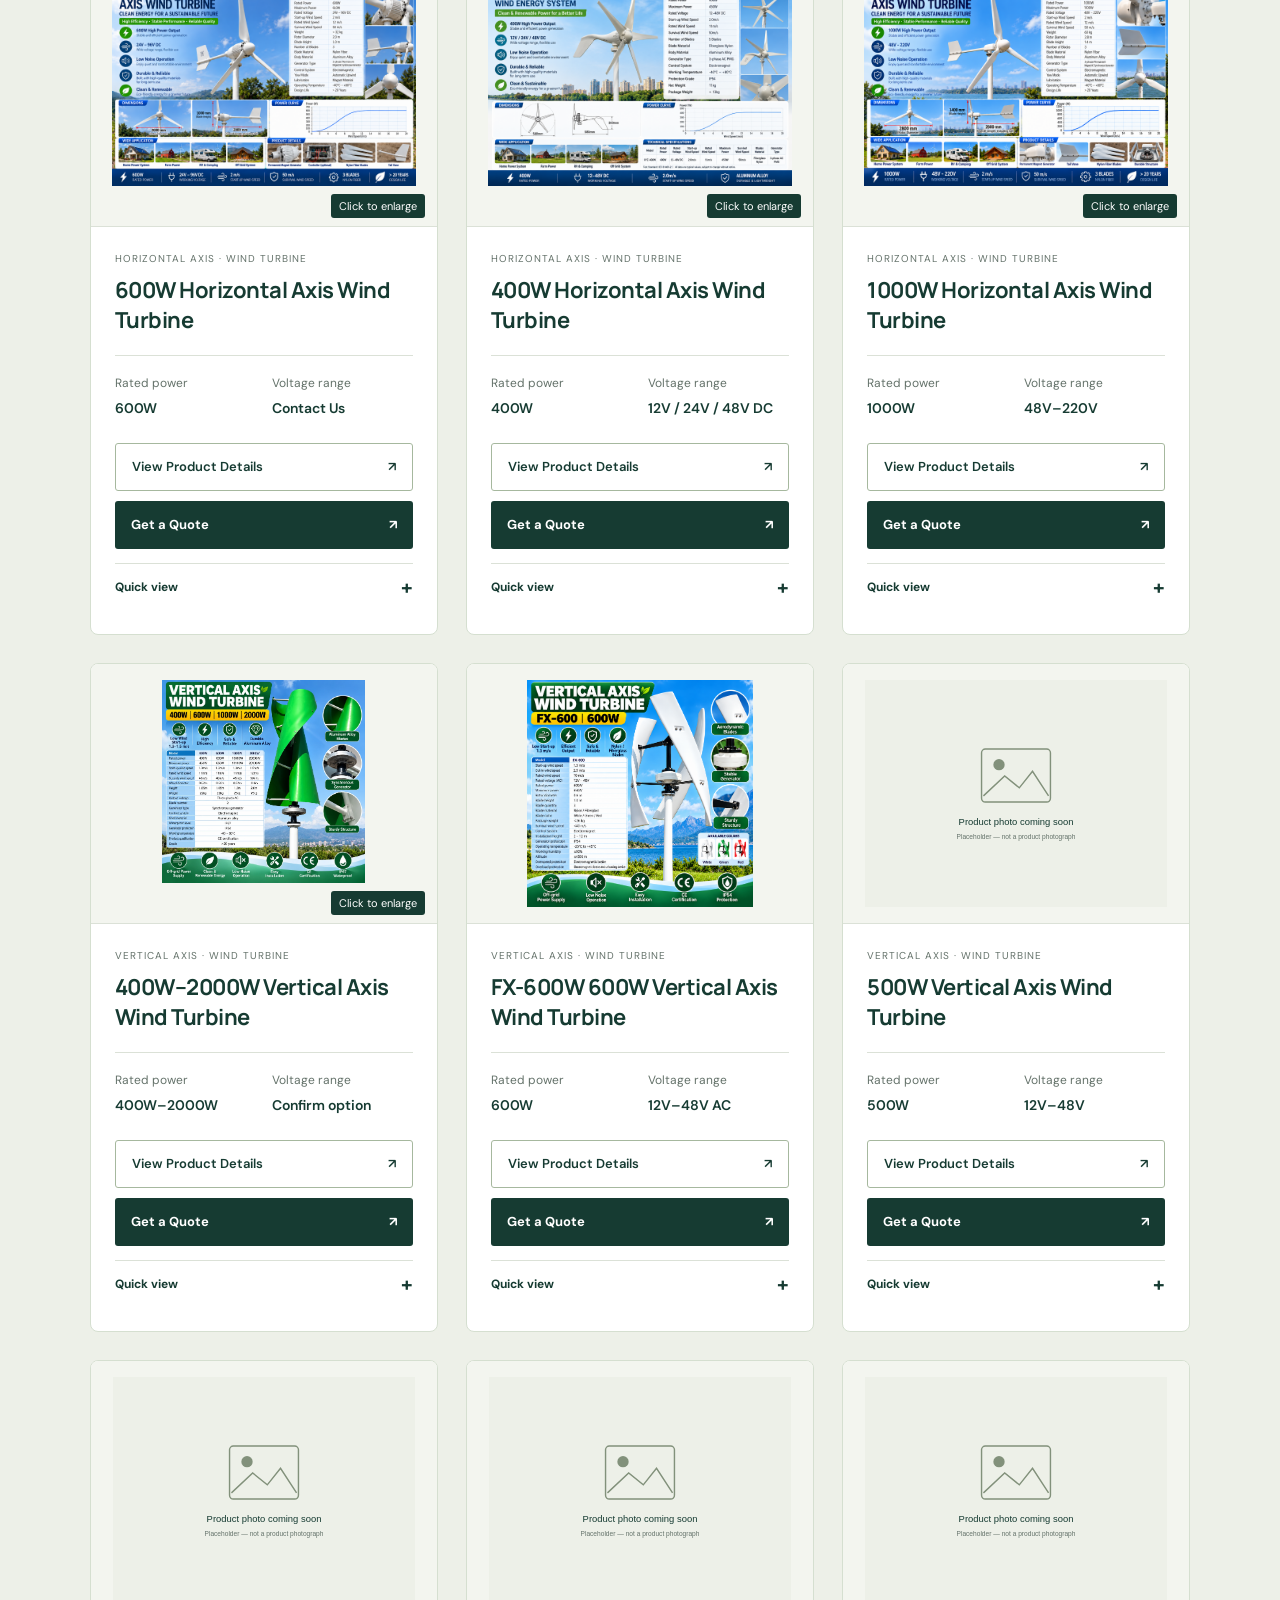
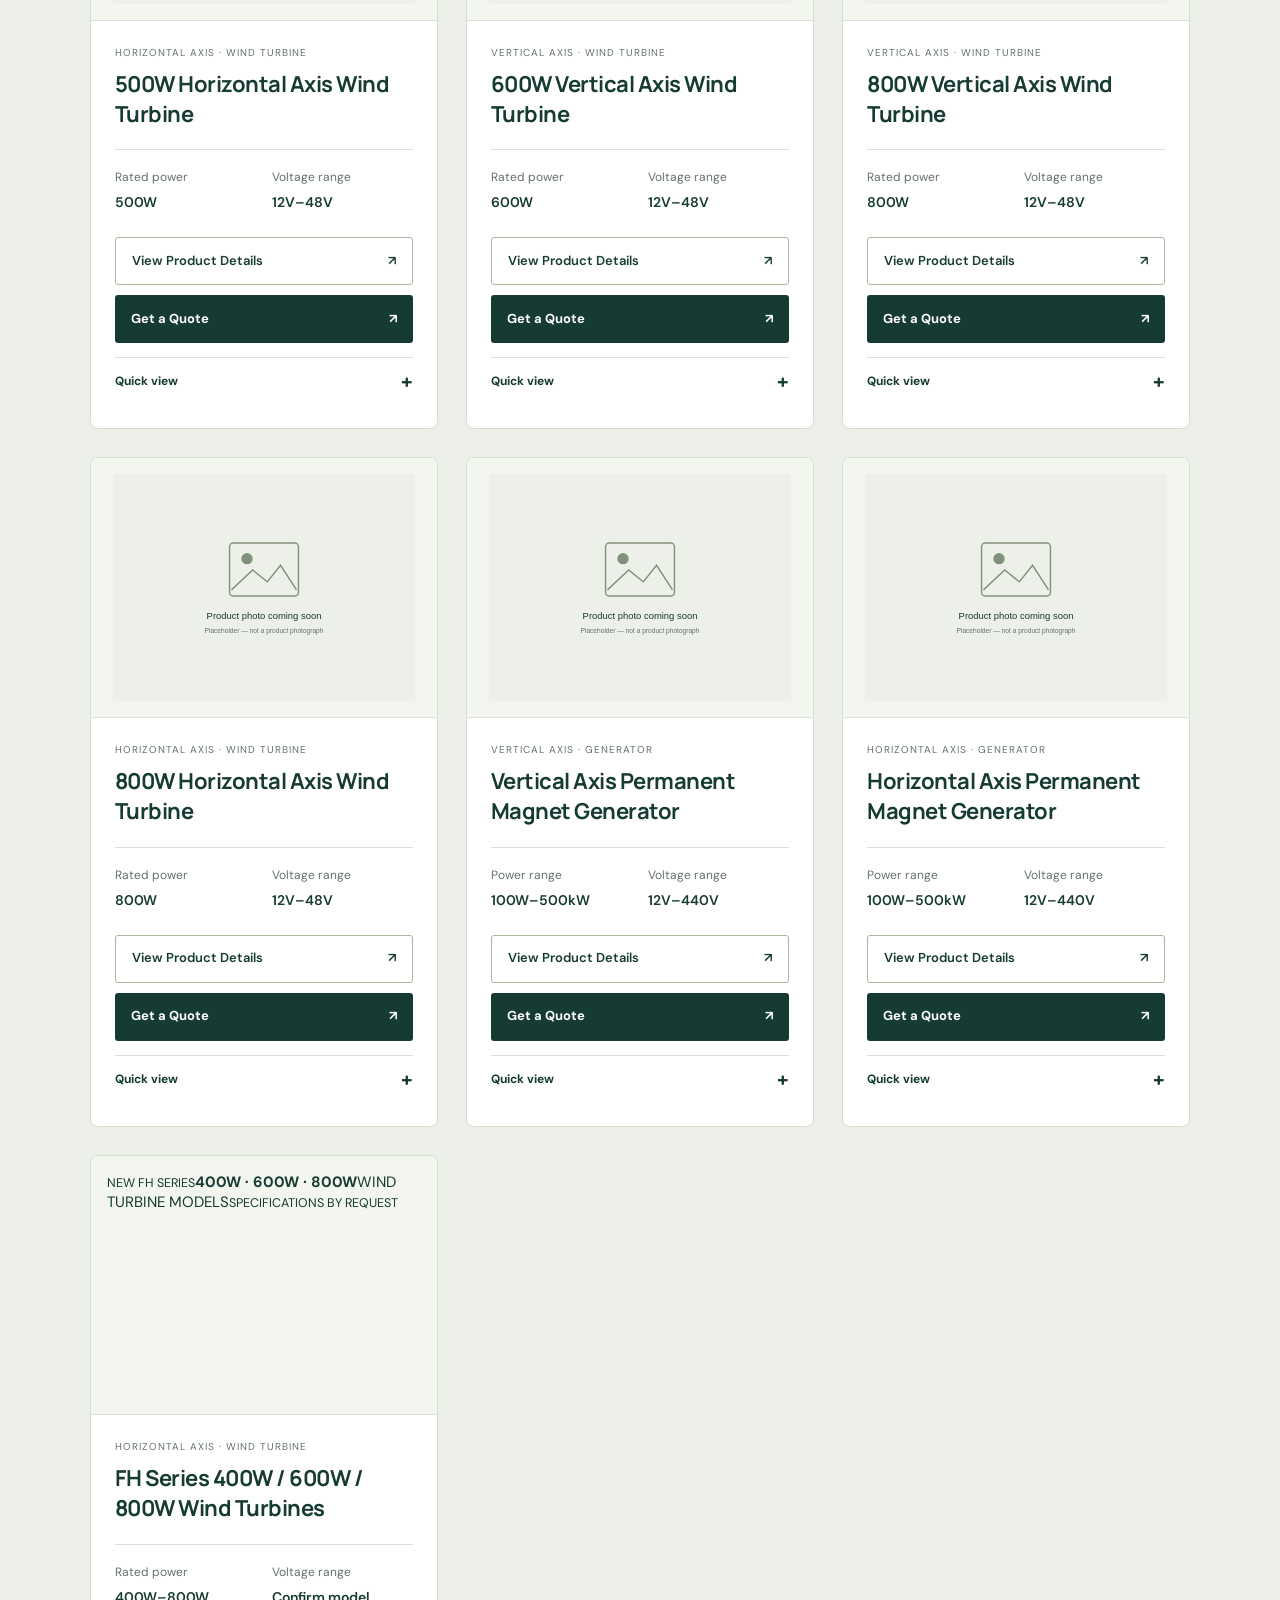
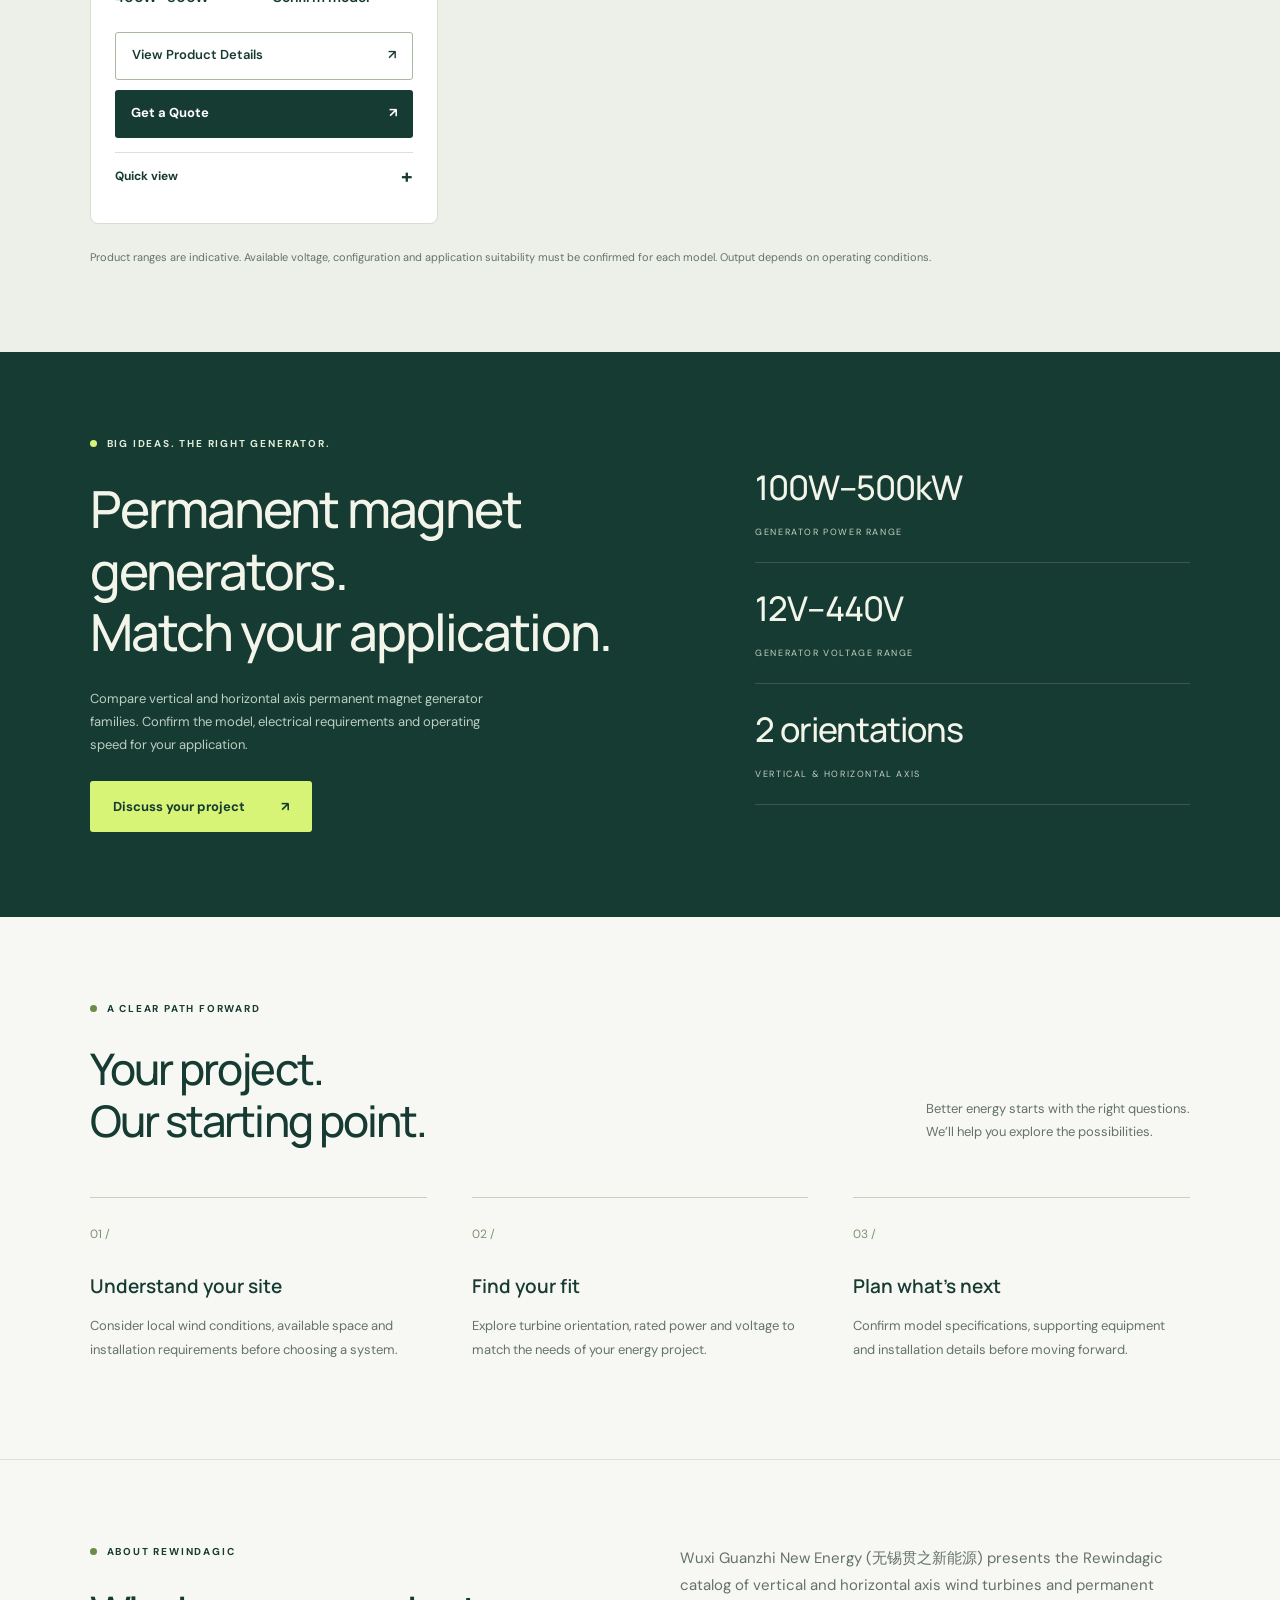
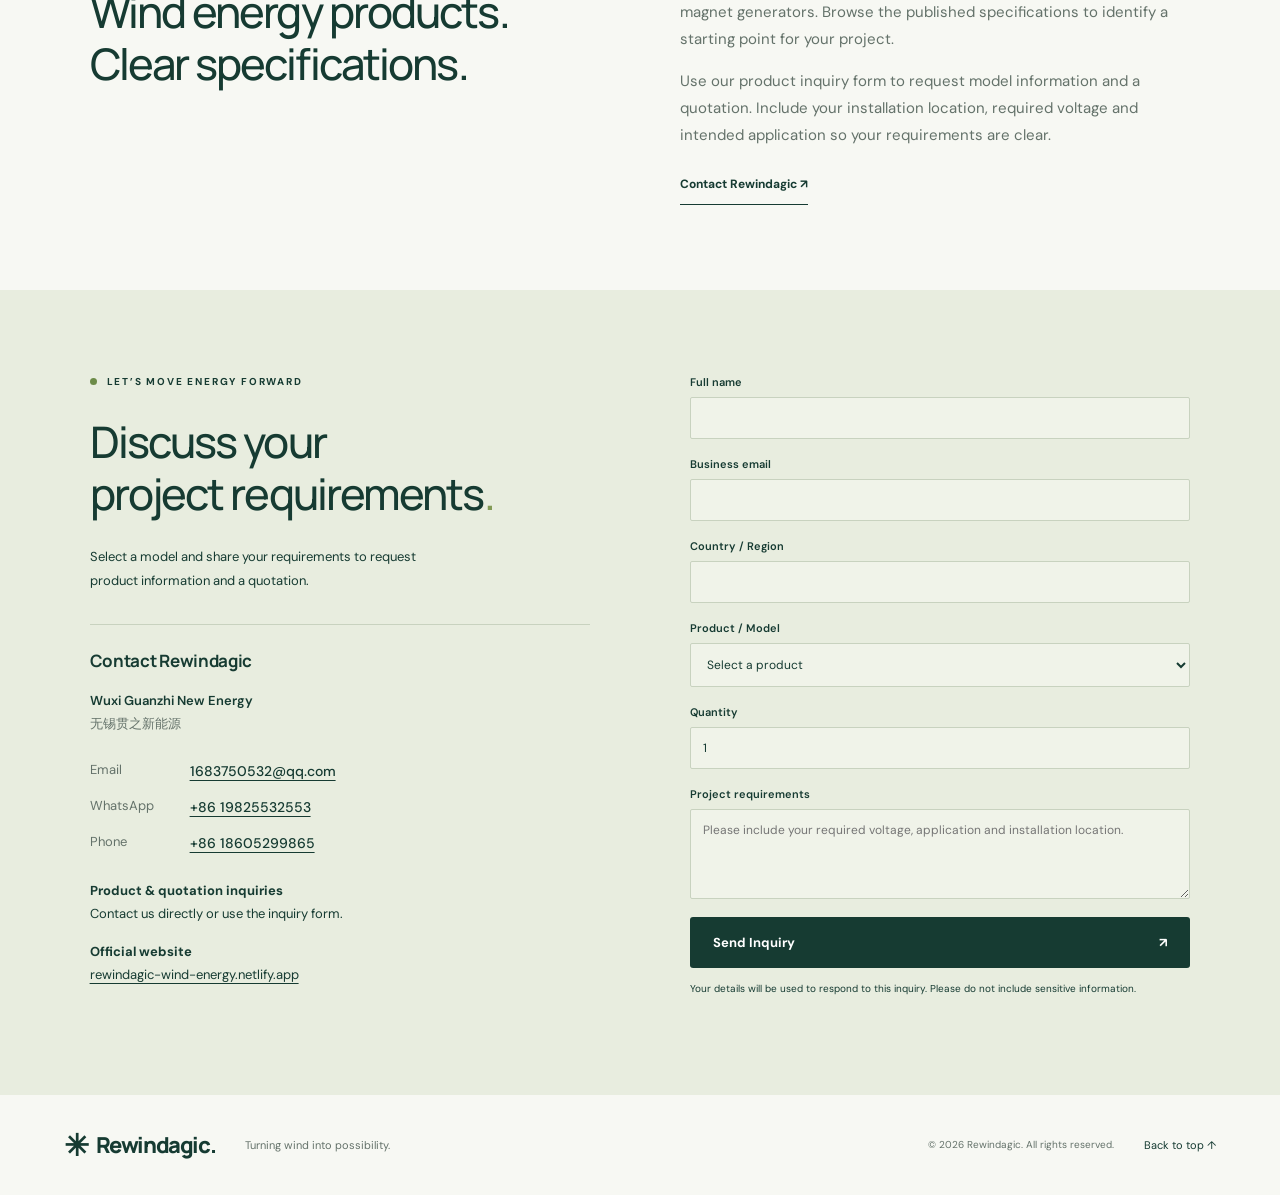
==== commit d059beec: "home: add FH series model option" ====
--- a/index.html
+++ b/index.html
@@ -13,7 +13,7 @@
 <header><a class="brand" href="#" aria-label="Rewindagic home"><span class="brand-icon">✳</span> Rewindagic<span class="brand-dot">.</span></a><button class="menu-toggle" aria-label="Open navigation" aria-expanded="false" aria-controls="navigation">☰</button><nav id="navigation"><a href="#solutions">Our solutions</a><a href="#products">Products</a><a href="#about">About Rewindagic</a><a class="nav-contact" href="#contact">Let’s talk <span>↗</span></a></nav></header>
 <main>
 <section class="hero"><div class="hero-shade"></div><div class="hero-content"><p class="eyebrow light"><span></span> POWERED BY NATURE. BUILT FOR POSSIBILITY.</p><h1>Wind Turbine Generators for Your Energy Project<span>.</span></h1><p class="hero-description">Wind turbine generators and permanent magnet generators for your energy project. Compare model specifications, voltage options and system requirements.</p><a class="button lime" href="#products">Explore our products <span>↗</span></a></div><div class="hero-bottom"><span>INDEPENDENT ENERGY. EXTRAORDINARY POTENTIAL.</span><a href="#solutions">Discover what’s possible ↓</a></div><div class="hero-caption">THE POWER IS ALREADY OUT THERE.</div></section>
-<section class="intro section" id="solutions"><div><p class="eyebrow"><span></span> A NEW DIRECTION FOR ENERGY</p><h2>Wind energy.<br><span>Wide-open possibilities.</span></h2></div><div class="intro-copy"><p>Compare a Vertical Axis Wind Turbine or Horizontal Axis Wind Turbine by rated power and voltage. Our catalog includes turbines from 400W to 10KW, including a 400W–2000W vertical-axis series and a separate FX-800 to FX-10K three-blade range. Compare the specific models and inquire about compatible electrical systems.</p><p>Explore Permanent Magnet Generator families in vertical and horizontal configurations. Each family covers a range of models; confirm the required power, voltage and supporting equipment when requesting a quote.</p><a class="text-link" href="#products">Find your energy solution ↗</a></div></section>
+<section class="intro section" id="solutions"><div><p class="eyebrow"><span></span> A NEW DIRECTION FOR ENERGY</p><h2>Wind energy.<br><span>Wide-open possibilities.</span></h2></div><div class="intro-copy"><p>Compare a Vertical Axis Wind Turbine or Horizontal Axis Wind Turbine by rated power and voltage. Our catalog includes 400W, 500W, 600W, 800W, 1000W and 2000W turbine options, including a new 400W–2000W vertical-axis series.</p><p>Explore Permanent Magnet Generator families in vertical and horizontal configurations. Each family covers a range of models; confirm the required power, voltage and supporting equipment when requesting a quote.</p><a class="text-link" href="#products">Find your energy solution ↗</a></div></section>
 <section class="products section" id="products"><div class="section-heading"><div><p class="eyebrow"><span></span> ENGINEER YOUR ENERGY</p><h2>Wind turbines<br>&amp; generators.</h2></div><p>Compare power, voltage and axis orientation.<br>View product details or request a quotation.</p></div><div class="product-toolbar"><div class="filters" role="group" aria-label="Filter by product category"><button class="active" data-filter="all" aria-pressed="true">All products</button><button data-filter="vertical" aria-pressed="false">Vertical Axis Wind Turbines</button><button data-filter="horizontal" aria-pressed="false">Horizontal Axis Wind Turbines</button><button data-filter="generator" aria-pressed="false">Permanent Magnet Generators</button></div><span id="product-count" aria-live="polite"></span></div><div class="product-grid" id="product-grid"></div><noscript><p>Enable JavaScript to browse and filter all 13 products. You can also <a href="400w-horizontal-axis-wind-turbine.html">view the 400W Horizontal Axis Wind Turbine</a> or use the inquiry form below.</p></noscript><p class="product-note">Product ranges are indicative. Available voltage, configuration and application suitability must be confirmed for each model. Output depends on operating conditions.</p></section>
 <section class="generator-banner section"><div><p class="eyebrow light"><span></span> BIG IDEAS. THE RIGHT GENERATOR.</p><h2>Permanent magnet generators.<br>Match your application.</h2><p>Compare vertical and horizontal axis permanent magnet generator families. Confirm the model, electrical requirements and operating speed for your application.</p><a class="button lime" href="#contact">Discuss your project <span>↗</span></a></div><div class="range-stats"><div><strong>100W–500kW</strong><span>GENERATOR POWER RANGE</span></div><div><strong>12V–440V</strong><span>GENERATOR VOLTAGE RANGE</span></div><div><strong>2 orientations</strong><span>VERTICAL & HORIZONTAL AXIS</span></div></div></section>
 <section class="approach section" id="approach"><p class="eyebrow"><span></span> A CLEAR PATH FORWARD</p><div class="section-heading"><h2>Your project.<br>Our starting point.</h2><p>Better energy starts with the right questions.<br>We’ll help you explore the possibilities.</p></div><div class="steps"><article><span>01 /</span><h3>Understand your site</h3><p>Consider local wind conditions, available space and installation requirements before choosing a system.</p></article><article><span>02 /</span><h3>Find your fit</h3><p>Explore turbine orientation, rated power and voltage to match the needs of your energy project.</p></article><article><span>03 /</span><h3>Plan what’s next</h3><p>Confirm model specifications, supporting equipment and installation details before moving forward.</p></article></div></section>
@@ -24,7 +24,7 @@
 <label for="name">Full name</label><input id="name" name="name" autocomplete="name" maxlength="120" required>
 <label for="email">Business email</label><input id="email" name="email" type="email" autocomplete="email" maxlength="254" required>
 <label for="country">Country / Region</label><input id="country" name="country" autocomplete="country-name" maxlength="100" required>
-<label for="interest">Product / Model</label><select id="interest" name="product" required><option value="">Select a product</option><option value="horizontal-400">400W Horizontal Axis Wind Turbine</option><option value="vertical-series-400-2000">400W–2000W Vertical Axis Wind Turbine Series</option><option value="vertical-500">500W Vertical Axis Wind Turbine</option><option value="horizontal-500">500W Horizontal Axis Wind Turbine</option><option value="vertical-fx-600">FX-600W 600W Vertical Axis Wind Turbine</option><option value="vertical-fx-series-800-10kw">800W–10KW FX Series Vertical Axis Wind Turbines</option><option value="vertical-600">600W Vertical Axis Wind Turbine</option><option value="horizontal-600">600W Horizontal Axis Wind Turbine</option><option value="vertical-800">800W Vertical Axis Wind Turbine</option><option value="horizontal-800">800W Horizontal Axis Wind Turbine</option><option value="horizontal-1000">1000W Horizontal Axis Wind Turbine (FK-1000)</option><option value="vertical-generator">Vertical Axis Permanent Magnet Generator — 100W–500kW</option><option value="horizontal-generator">Horizontal Axis Permanent Magnet Generator — 100W–500kW</option></select>
+<label for="interest">Product / Model</label><select id="interest" name="product" required><option value="">Select a product</option><option value="horizontal-400">400W Horizontal Axis Wind Turbine</option><option value="vertical-series-400-2000">400W–2000W Vertical Axis Wind Turbine Series</option><option value="vertical-500">500W Vertical Axis Wind Turbine</option><option value="horizontal-500">500W Horizontal Axis Wind Turbine</option><option value="fh-series-400-800">FH Series 400W / 600W / 800W Wind Turbines</option><option value="vertical-fx-600">FX-600W 600W Vertical Axis Wind Turbine</option><option value="vertical-600">600W Vertical Axis Wind Turbine</option><option value="horizontal-600">600W Horizontal Axis Wind Turbine</option><option value="vertical-800">800W Vertical Axis Wind Turbine</option><option value="horizontal-800">800W Horizontal Axis Wind Turbine</option><option value="horizontal-1000">1000W Horizontal Axis Wind Turbine (FK-1000)</option><option value="vertical-generator">Vertical Axis Permanent Magnet Generator — 100W–500kW</option><option value="horizontal-generator">Horizontal Axis Permanent Magnet Generator — 100W–500kW</option></select>
 <label for="quantity">Quantity</label><input id="quantity" name="quantity" type="number" min="1" step="1" value="1" required>
 <label for="message">Project requirements</label><textarea id="message" name="message" rows="4" maxlength="5000" required placeholder="Please include your required voltage, application and installation location."></textarea>
 <button class="button dark" type="submit">Send Inquiry <span>↗</span></button>
--- a/styles.css
+++ b/styles.css
@@ -61,3 +61,16 @@
 .image-viewer .viewer-caption{font-size:12px;line-height:1.5;text-align:center;margin:12px 0 0}
 
 .home-page .product-preview .product-photo{padding-bottom:40px}
+
+/* Custom text-based range card; no unverified photo is used for these models. */
+.home-page .product-art .fx-range-card-art{display:flex;flex-direction:column;align-items:flex-start;justify-content:center;gap:10px;background:linear-gradient(125deg,#103f34,#277b5c);color:#fff;padding:clamp(20px,2.8vw,38px);inset:0;text-align:left}
+.home-page .fx-range-card-art>span:first-child{font-size:12px;letter-spacing:.22em;font-weight:730;color:#cfeeb9}
+.home-page .fx-range-card-art strong{font-size:clamp(25px,2.4vw,38px);line-height:1.1;letter-spacing:-.04em;white-space:nowrap}
+.home-page .fx-range-card-art em{color:#c5e779;font-weight:400;font-style:normal}
+.home-page .fx-range-card-art>span:nth-of-type(2){font-size:12px;letter-spacing:.12em;font-weight:700;line-height:1.5}
+.home-page .fx-range-card-art small{font-size:10px;letter-spacing:.09em;color:#d4e9d2}
+
+/* FX 800W-10KW card: retain static text cover until owner-uploaded poster exists. */
+.home-page .product-art .fx-range-card-art{position:absolute}
+.home-page .fx-range-card-art .fx-card-poster{position:absolute;inset:0;width:100%;height:100%;object-fit:contain;background:#e7f0eb;padding:0;z-index:1}
+.home-page .fx-range-card-art.has-poster>span,.home-page .fx-range-card-art.has-poster>strong,.home-page .fx-range-card-art.has-poster>small{visibility:hidden}
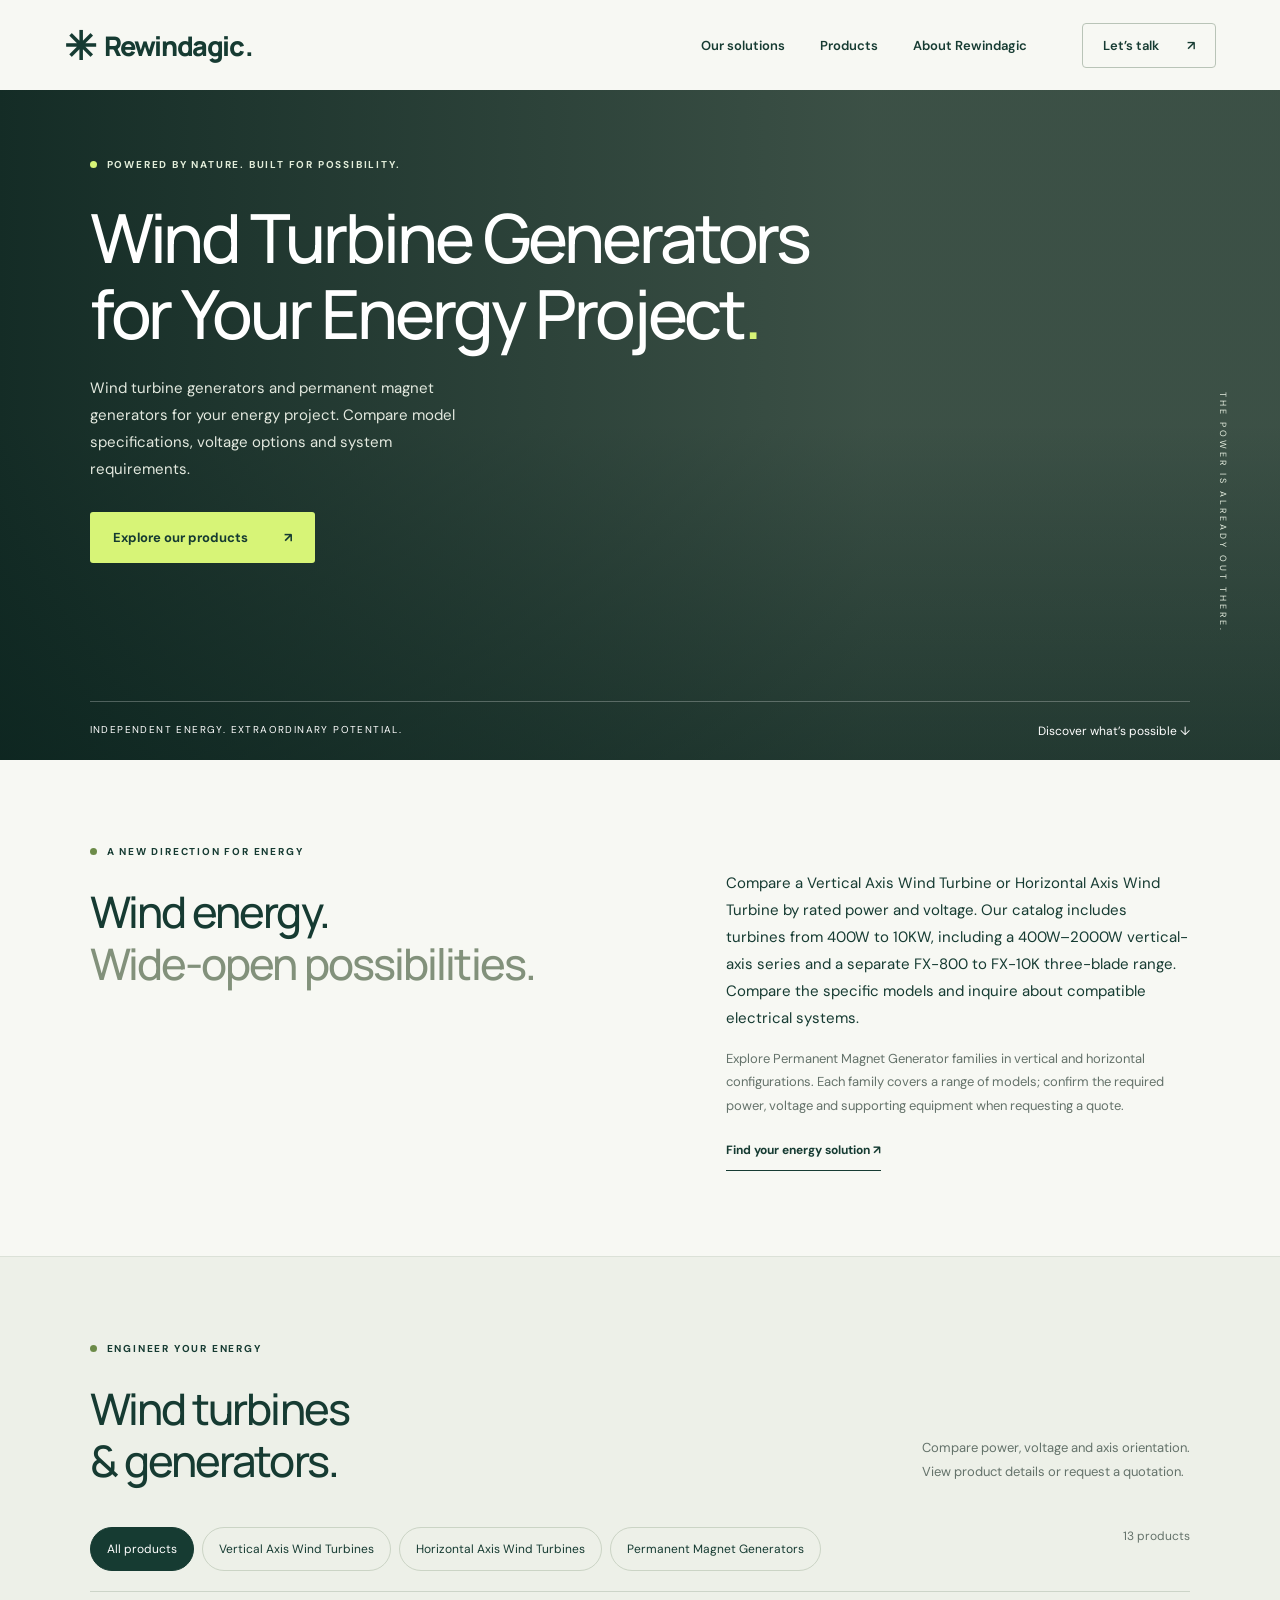
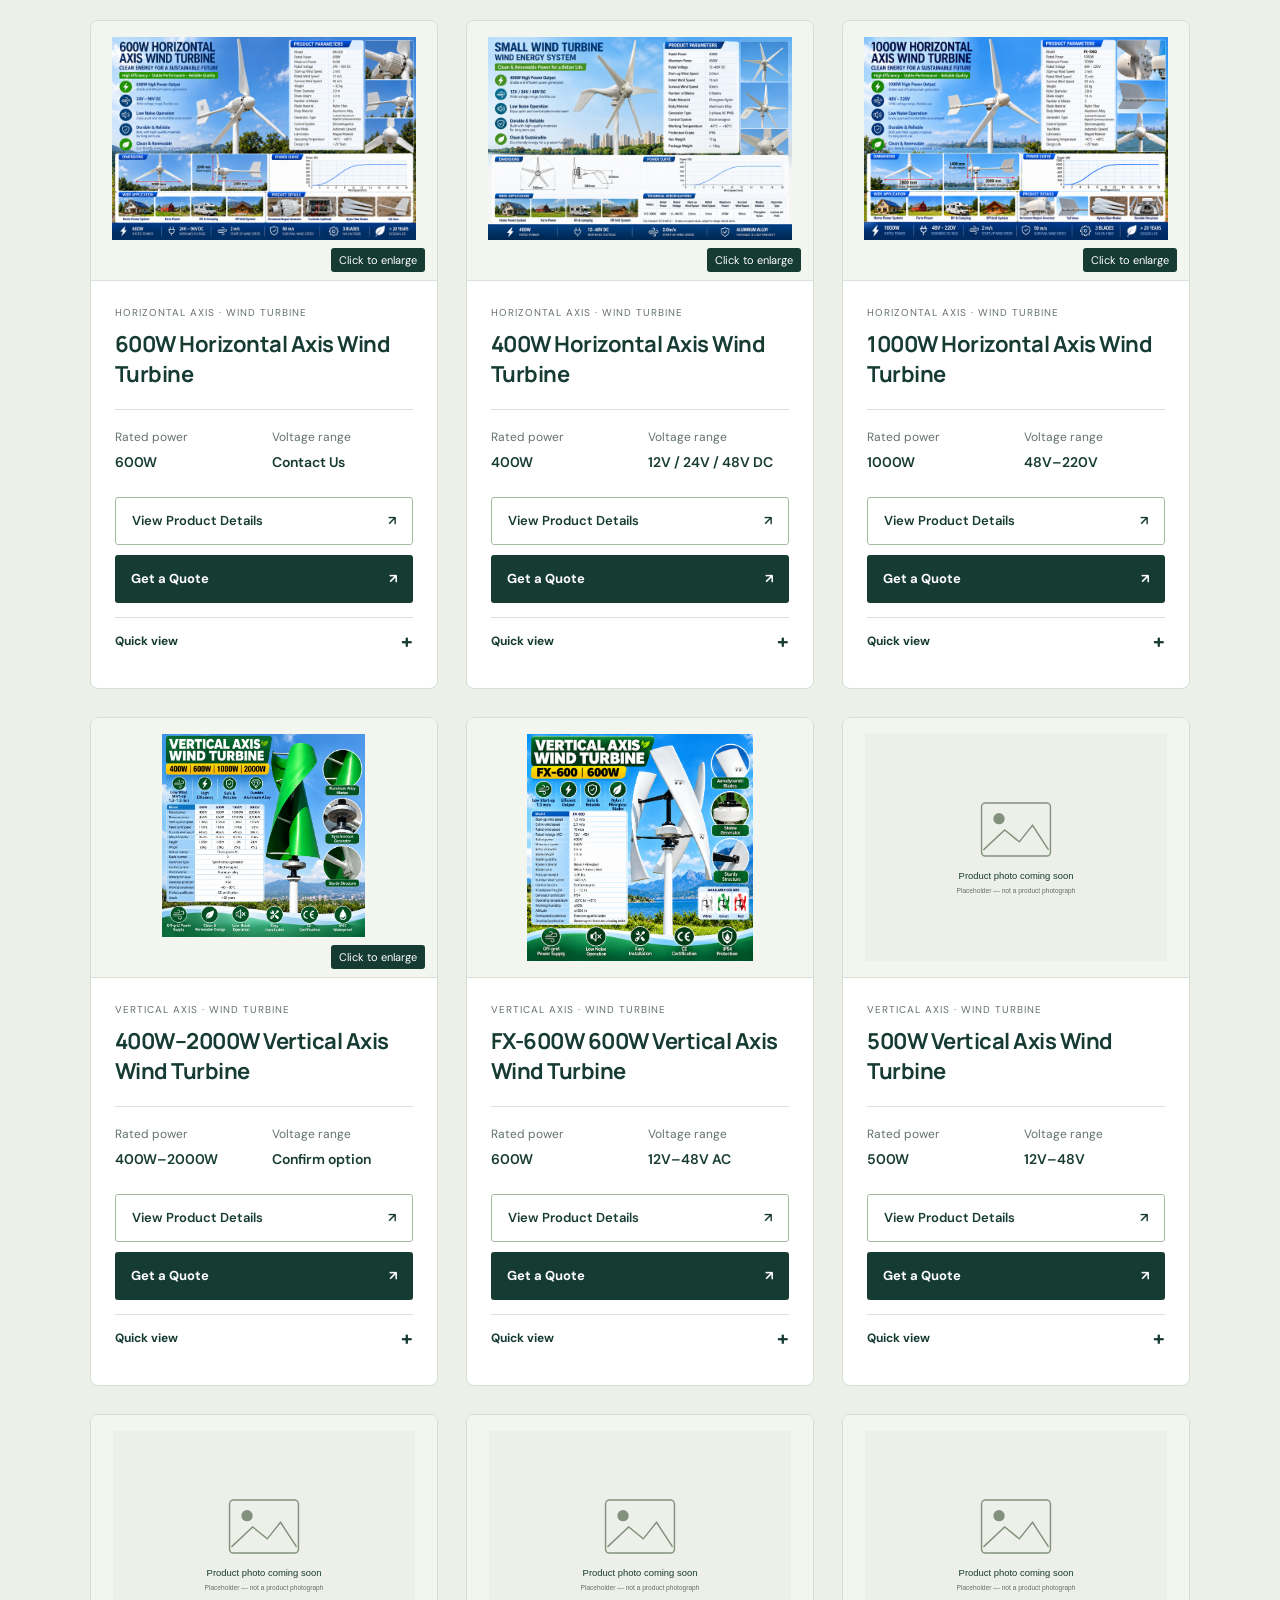
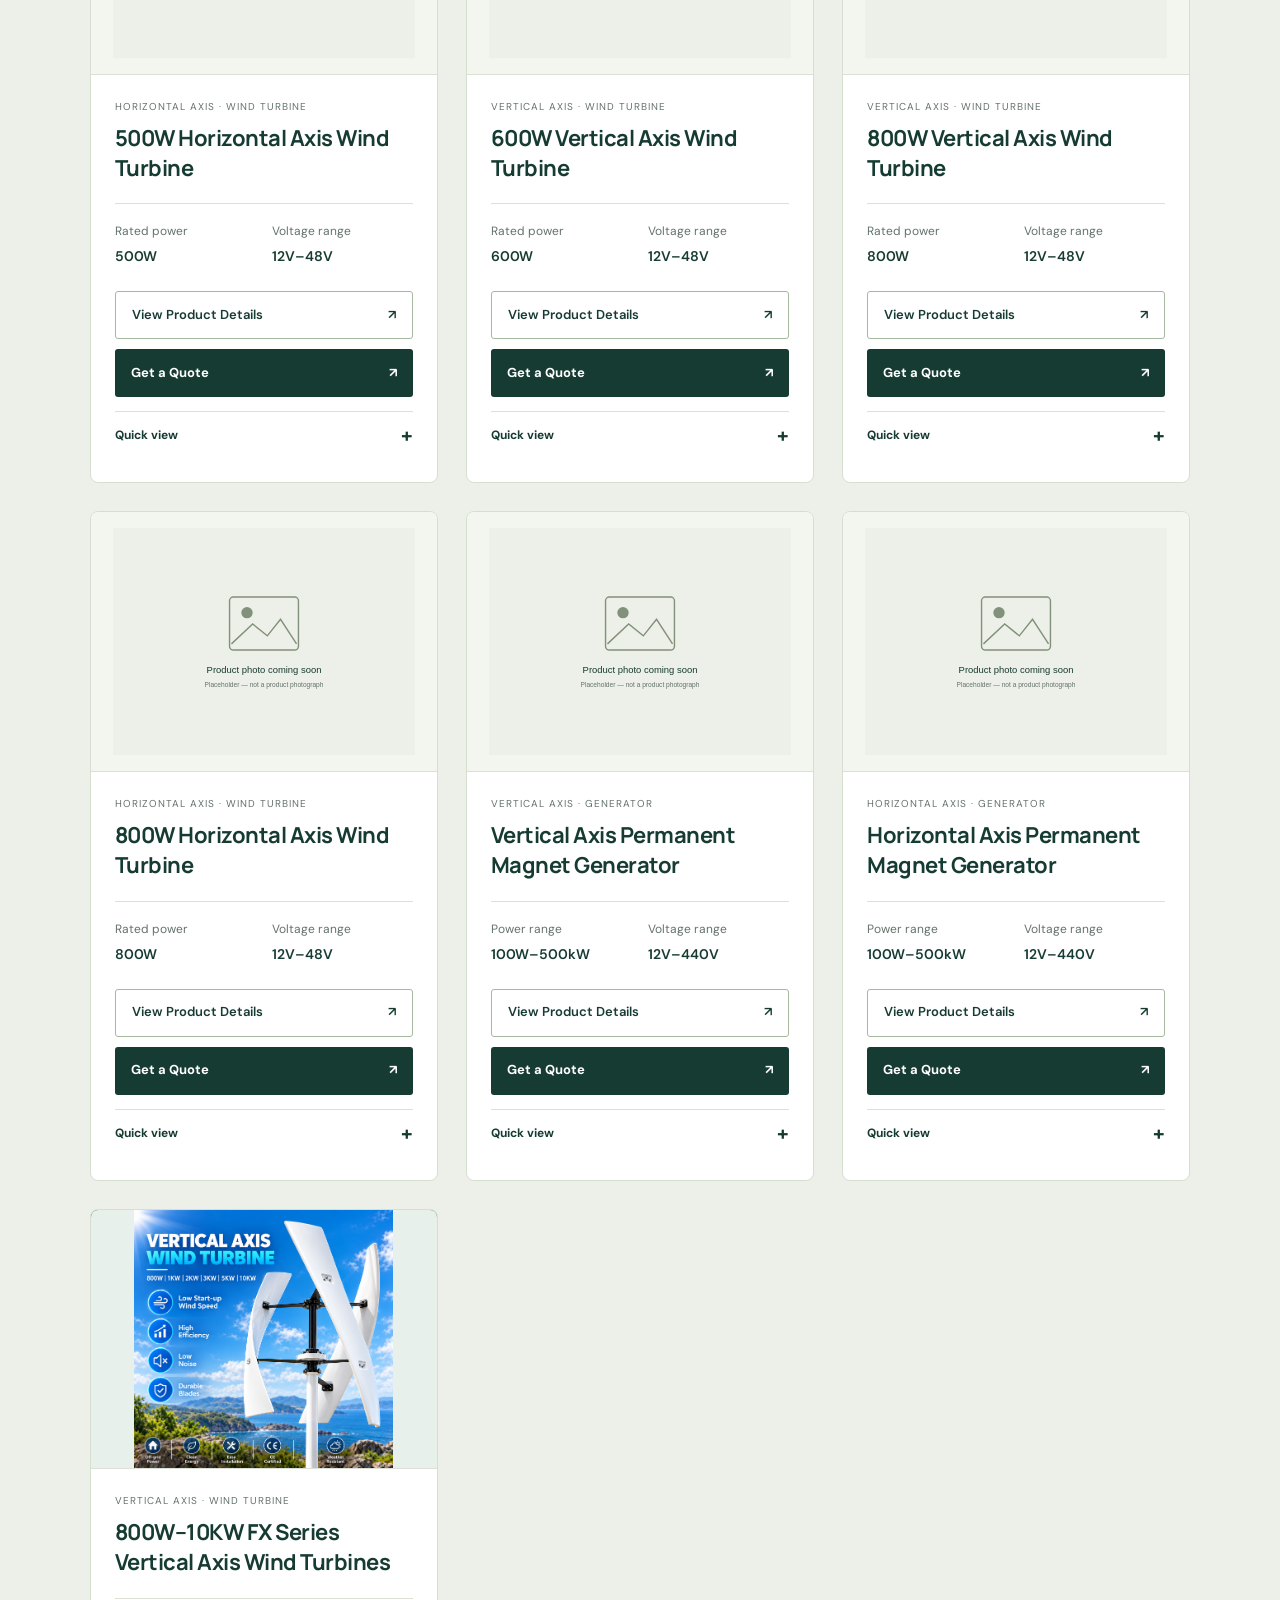
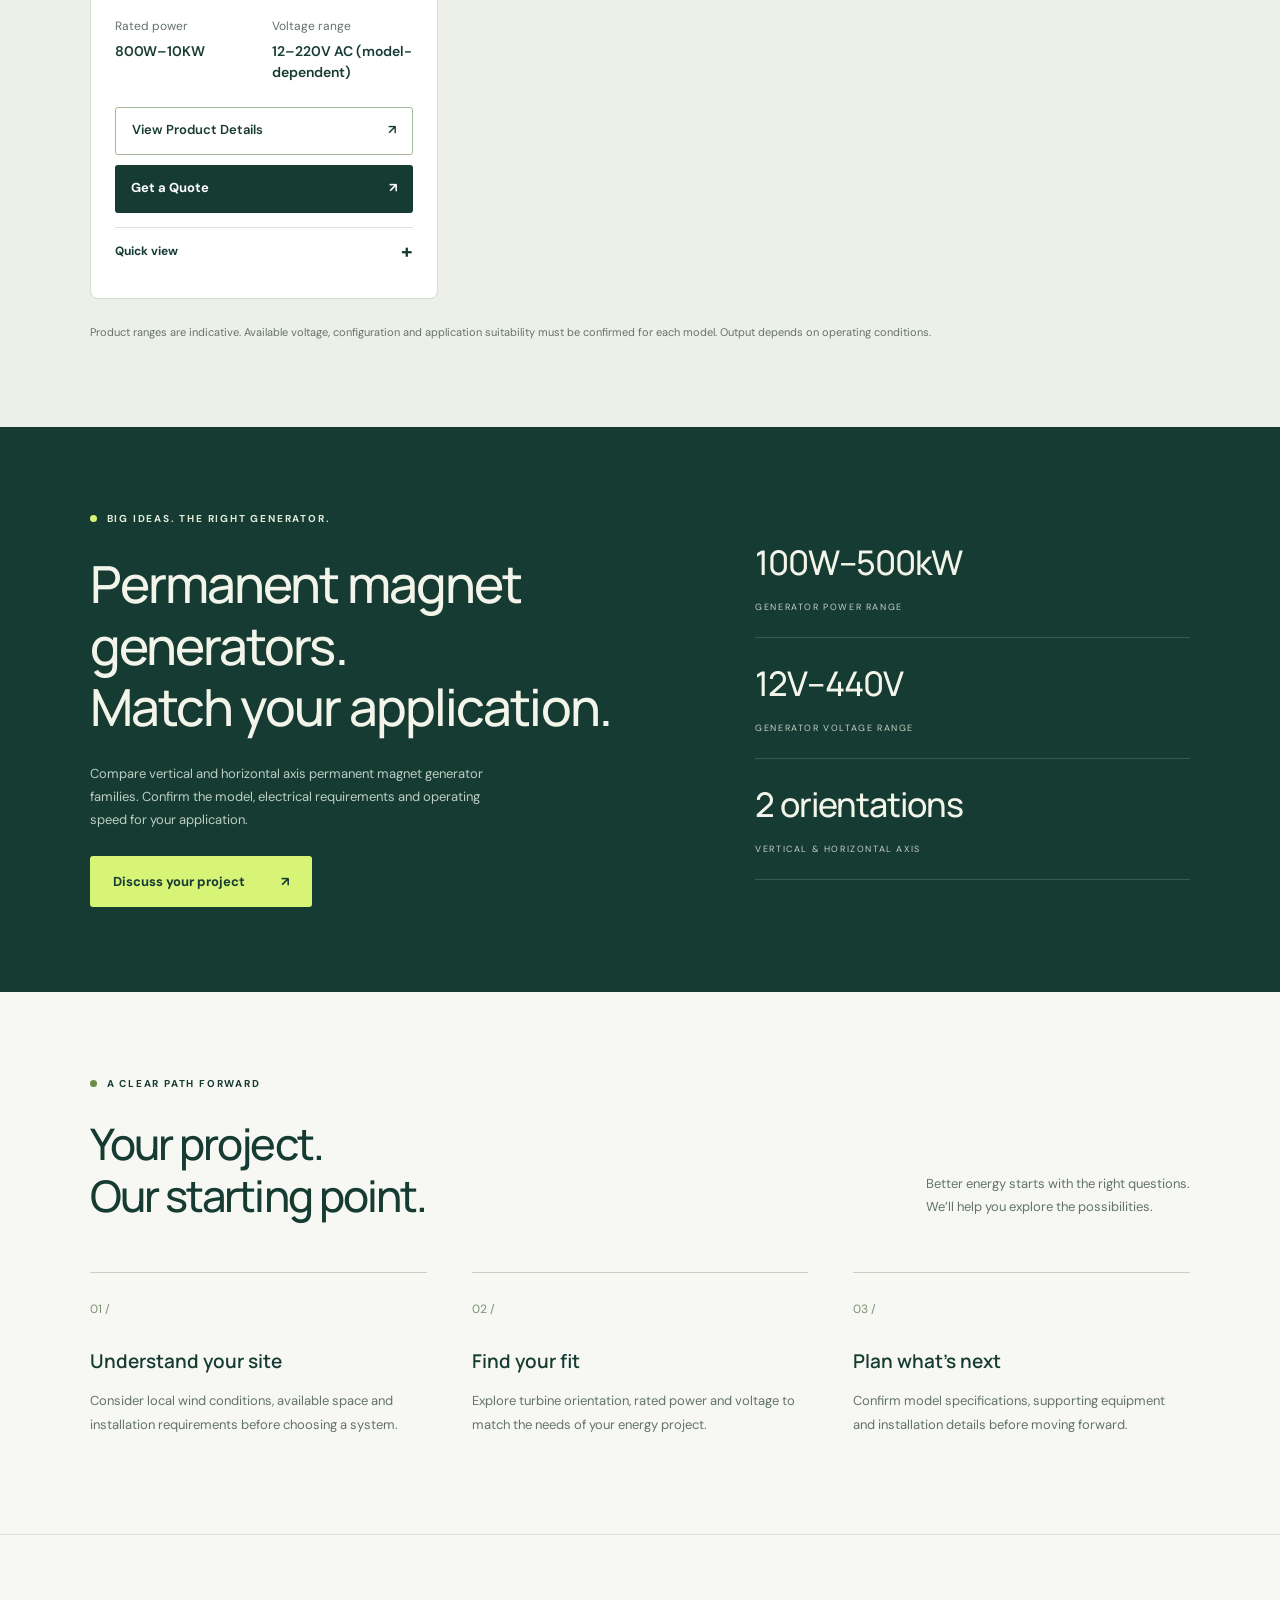
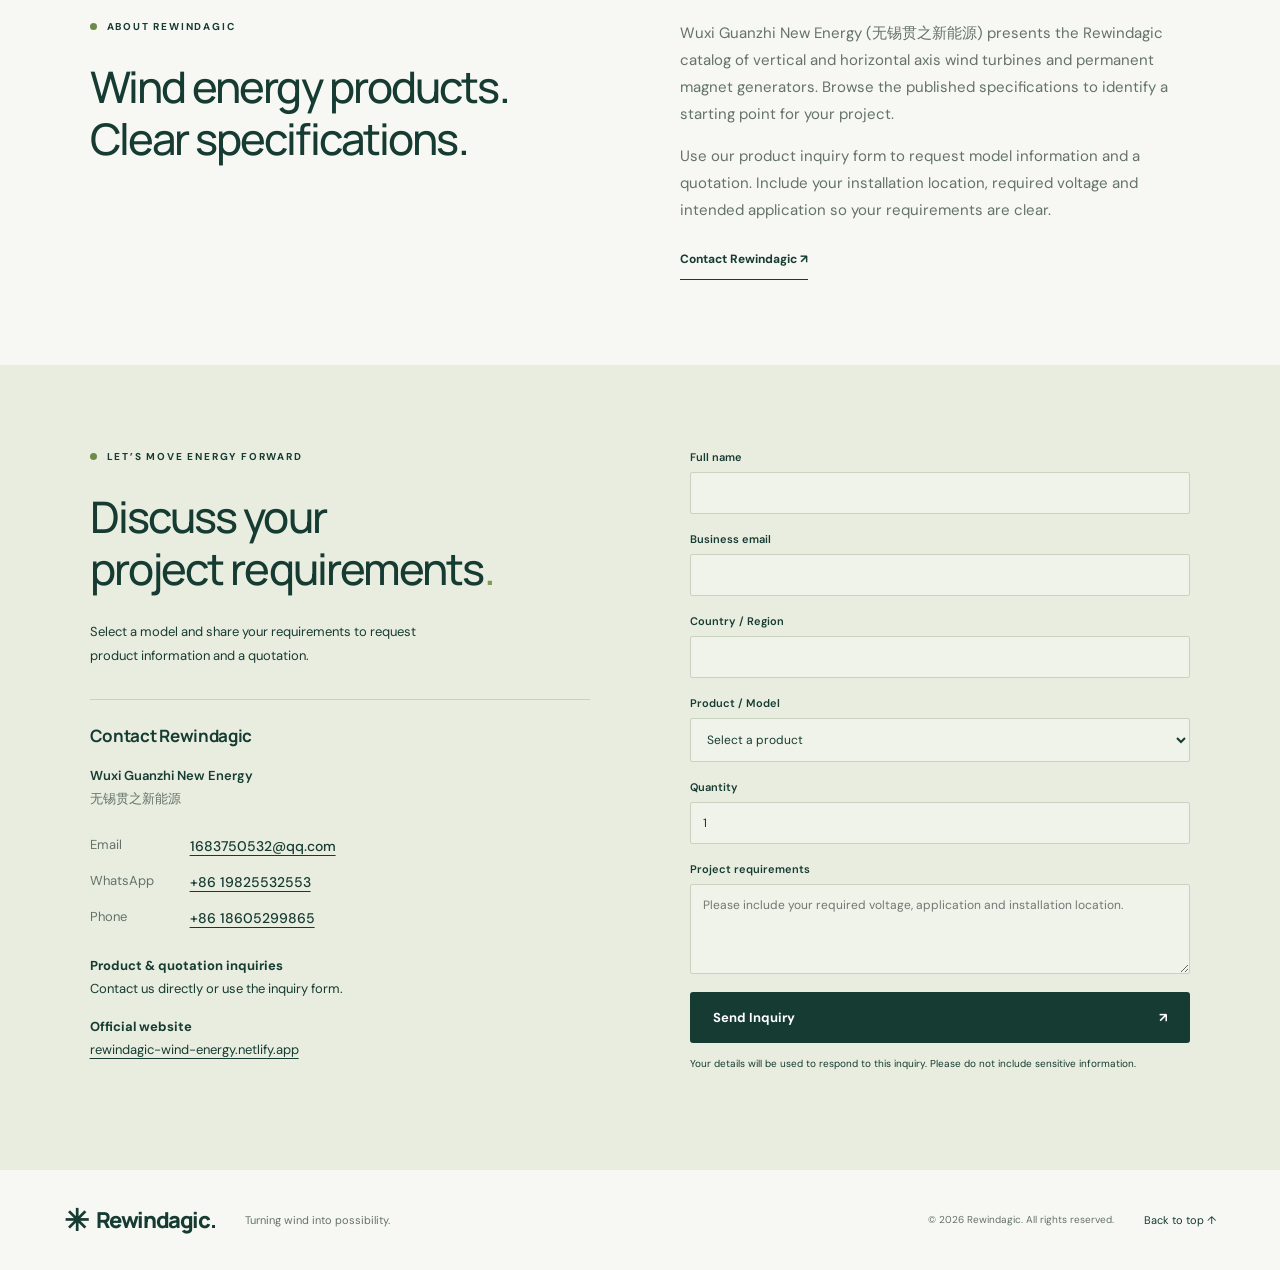
==== commit 78c9fbf1: "Merge e9f1f863666e4d69bcfd9262da05a3edc127a383 into 9ed16a525ad210db55c530d26b2d8b77e9088d03" ====
--- a/index.html
+++ b/index.html
@@ -13,7 +13,7 @@
 <header><a class="brand" href="#" aria-label="Rewindagic home"><span class="brand-icon">✳</span> Rewindagic<span class="brand-dot">.</span></a><button class="menu-toggle" aria-label="Open navigation" aria-expanded="false" aria-controls="navigation">☰</button><nav id="navigation"><a href="#solutions">Our solutions</a><a href="#products">Products</a><a href="#about">About Rewindagic</a><a class="nav-contact" href="#contact">Let’s talk <span>↗</span></a></nav></header>
 <main>
 <section class="hero"><div class="hero-shade"></div><div class="hero-content"><p class="eyebrow light"><span></span> POWERED BY NATURE. BUILT FOR POSSIBILITY.</p><h1>Wind Turbine Generators for Your Energy Project<span>.</span></h1><p class="hero-description">Wind turbine generators and permanent magnet generators for your energy project. Compare model specifications, voltage options and system requirements.</p><a class="button lime" href="#products">Explore our products <span>↗</span></a></div><div class="hero-bottom"><span>INDEPENDENT ENERGY. EXTRAORDINARY POTENTIAL.</span><a href="#solutions">Discover what’s possible ↓</a></div><div class="hero-caption">THE POWER IS ALREADY OUT THERE.</div></section>
-<section class="intro section" id="solutions"><div><p class="eyebrow"><span></span> A NEW DIRECTION FOR ENERGY</p><h2>Wind energy.<br><span>Wide-open possibilities.</span></h2></div><div class="intro-copy"><p>Compare a Vertical Axis Wind Turbine or Horizontal Axis Wind Turbine by rated power and voltage. Our catalog includes 400W, 500W, 600W, 800W, 1000W and 2000W turbine options, including a new 400W–2000W vertical-axis series.</p><p>Explore Permanent Magnet Generator families in vertical and horizontal configurations. Each family covers a range of models; confirm the required power, voltage and supporting equipment when requesting a quote.</p><a class="text-link" href="#products">Find your energy solution ↗</a></div></section>
+<section class="intro section" id="solutions"><div><p class="eyebrow"><span></span> A NEW DIRECTION FOR ENERGY</p><h2>Wind energy.<br><span>Wide-open possibilities.</span></h2></div><div class="intro-copy"><p>Compare a Vertical Axis Wind Turbine or Horizontal Axis Wind Turbine by rated power and voltage. Our catalog includes turbines from 400W to 10KW, including a 400W–2000W vertical-axis series and a separate FX-800 to FX-10K three-blade range. Compare the specific models and inquire about compatible electrical systems.</p><p>Explore Permanent Magnet Generator families in vertical and horizontal configurations. Each family covers a range of models; confirm the required power, voltage and supporting equipment when requesting a quote.</p><a class="text-link" href="#products">Find your energy solution ↗</a></div></section>
 <section class="products section" id="products"><div class="section-heading"><div><p class="eyebrow"><span></span> ENGINEER YOUR ENERGY</p><h2>Wind turbines<br>&amp; generators.</h2></div><p>Compare power, voltage and axis orientation.<br>View product details or request a quotation.</p></div><div class="product-toolbar"><div class="filters" role="group" aria-label="Filter by product category"><button class="active" data-filter="all" aria-pressed="true">All products</button><button data-filter="vertical" aria-pressed="false">Vertical Axis Wind Turbines</button><button data-filter="horizontal" aria-pressed="false">Horizontal Axis Wind Turbines</button><button data-filter="generator" aria-pressed="false">Permanent Magnet Generators</button></div><span id="product-count" aria-live="polite"></span></div><div class="product-grid" id="product-grid"></div><noscript><p>Enable JavaScript to browse and filter all 13 products. You can also <a href="400w-horizontal-axis-wind-turbine.html">view the 400W Horizontal Axis Wind Turbine</a> or use the inquiry form below.</p></noscript><p class="product-note">Product ranges are indicative. Available voltage, configuration and application suitability must be confirmed for each model. Output depends on operating conditions.</p></section>
 <section class="generator-banner section"><div><p class="eyebrow light"><span></span> BIG IDEAS. THE RIGHT GENERATOR.</p><h2>Permanent magnet generators.<br>Match your application.</h2><p>Compare vertical and horizontal axis permanent magnet generator families. Confirm the model, electrical requirements and operating speed for your application.</p><a class="button lime" href="#contact">Discuss your project <span>↗</span></a></div><div class="range-stats"><div><strong>100W–500kW</strong><span>GENERATOR POWER RANGE</span></div><div><strong>12V–440V</strong><span>GENERATOR VOLTAGE RANGE</span></div><div><strong>2 orientations</strong><span>VERTICAL & HORIZONTAL AXIS</span></div></div></section>
 <section class="approach section" id="approach"><p class="eyebrow"><span></span> A CLEAR PATH FORWARD</p><div class="section-heading"><h2>Your project.<br>Our starting point.</h2><p>Better energy starts with the right questions.<br>We’ll help you explore the possibilities.</p></div><div class="steps"><article><span>01 /</span><h3>Understand your site</h3><p>Consider local wind conditions, available space and installation requirements before choosing a system.</p></article><article><span>02 /</span><h3>Find your fit</h3><p>Explore turbine orientation, rated power and voltage to match the needs of your energy project.</p></article><article><span>03 /</span><h3>Plan what’s next</h3><p>Confirm model specifications, supporting equipment and installation details before moving forward.</p></article></div></section>
@@ -24,7 +24,7 @@
 <label for="name">Full name</label><input id="name" name="name" autocomplete="name" maxlength="120" required>
 <label for="email">Business email</label><input id="email" name="email" type="email" autocomplete="email" maxlength="254" required>
 <label for="country">Country / Region</label><input id="country" name="country" autocomplete="country-name" maxlength="100" required>
-<label for="interest">Product / Model</label><select id="interest" name="product" required><option value="">Select a product</option><option value="horizontal-400">400W Horizontal Axis Wind Turbine</option><option value="vertical-series-400-2000">400W–2000W Vertical Axis Wind Turbine Series</option><option value="vertical-500">500W Vertical Axis Wind Turbine</option><option value="horizontal-500">500W Horizontal Axis Wind Turbine</option><option value="fh-series-400-800">FH Series 400W / 600W / 800W Wind Turbines</option><option value="vertical-fx-600">FX-600W 600W Vertical Axis Wind Turbine</option><option value="vertical-600">600W Vertical Axis Wind Turbine</option><option value="horizontal-600">600W Horizontal Axis Wind Turbine</option><option value="vertical-800">800W Vertical Axis Wind Turbine</option><option value="horizontal-800">800W Horizontal Axis Wind Turbine</option><option value="horizontal-1000">1000W Horizontal Axis Wind Turbine (FK-1000)</option><option value="vertical-generator">Vertical Axis Permanent Magnet Generator — 100W–500kW</option><option value="horizontal-generator">Horizontal Axis Permanent Magnet Generator — 100W–500kW</option></select>
+<label for="interest">Product / Model</label><select id="interest" name="product" required><option value="">Select a product</option><option value="horizontal-400">400W Horizontal Axis Wind Turbine</option><option value="vertical-series-400-2000">400W–2000W Vertical Axis Wind Turbine Series</option><option value="vertical-500">500W Vertical Axis Wind Turbine</option><option value="horizontal-500">500W Horizontal Axis Wind Turbine</option><option value="vertical-fx-600">FX-600W 600W Vertical Axis Wind Turbine</option><option value="vertical-fx-series-800-10kw">800W–10KW FX Series Vertical Axis Wind Turbines</option><option value="vertical-600">600W Vertical Axis Wind Turbine</option><option value="horizontal-600">600W Horizontal Axis Wind Turbine</option><option value="vertical-800">800W Vertical Axis Wind Turbine</option><option value="horizontal-800">800W Horizontal Axis Wind Turbine</option><option value="horizontal-1000">1000W Horizontal Axis Wind Turbine (FK-1000)</option><option value="vertical-generator">Vertical Axis Permanent Magnet Generator — 100W–500kW</option><option value="horizontal-generator">Horizontal Axis Permanent Magnet Generator — 100W–500kW</option></select>
 <label for="quantity">Quantity</label><input id="quantity" name="quantity" type="number" min="1" step="1" value="1" required>
 <label for="message">Project requirements</label><textarea id="message" name="message" rows="4" maxlength="5000" required placeholder="Please include your required voltage, application and installation location."></textarea>
 <button class="button dark" type="submit">Send Inquiry <span>↗</span></button>
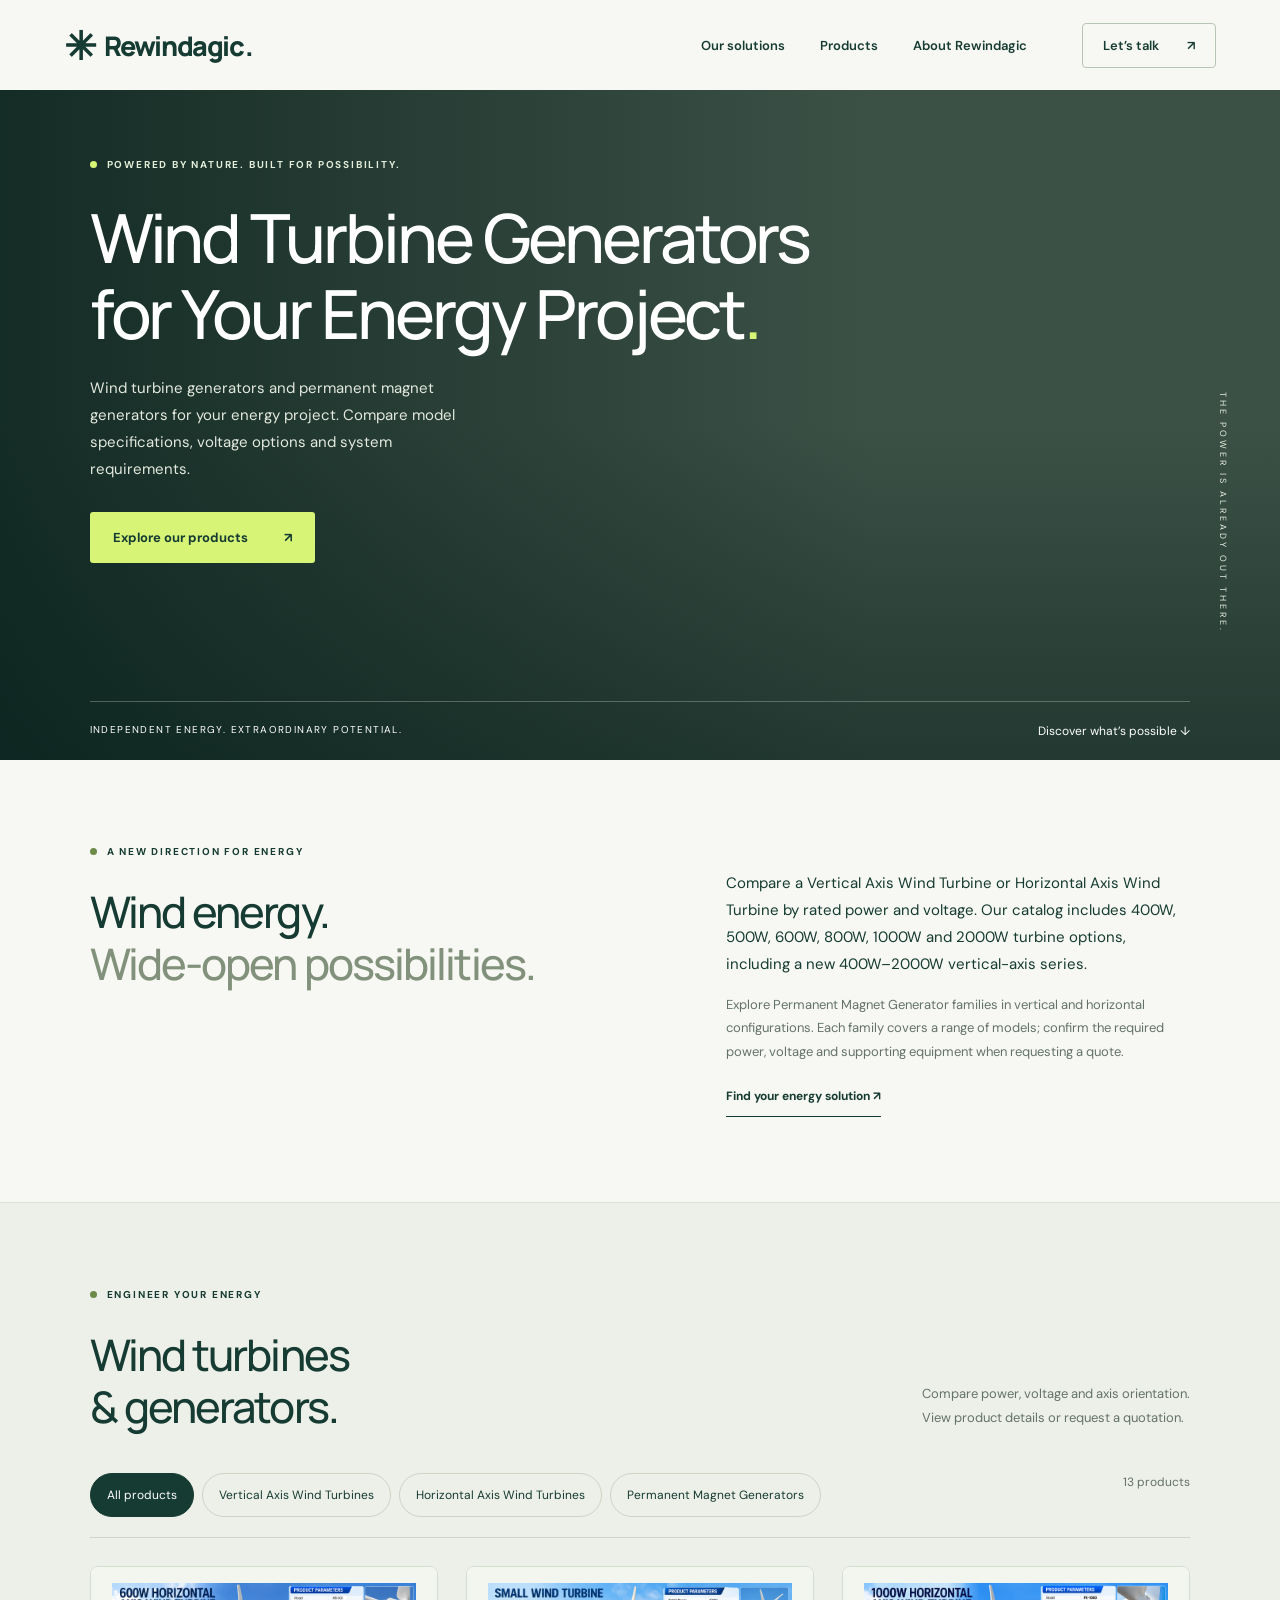
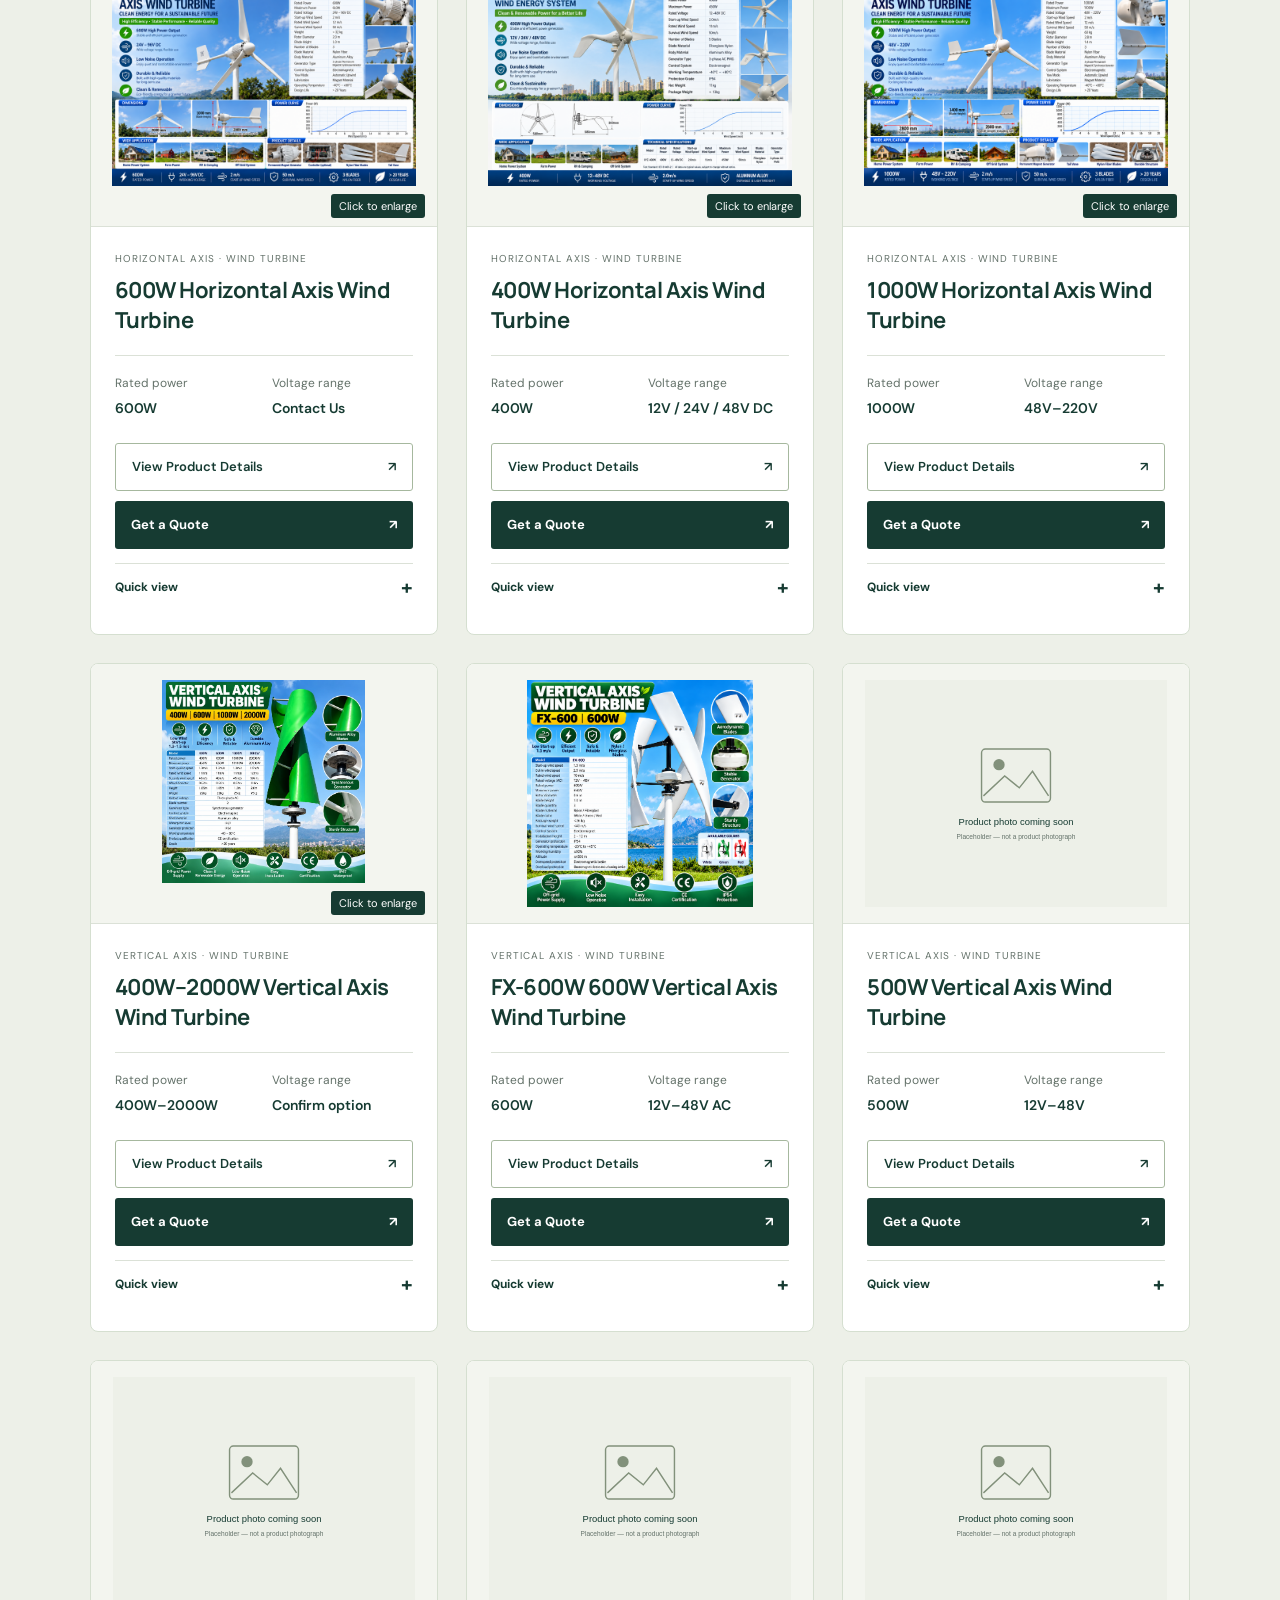
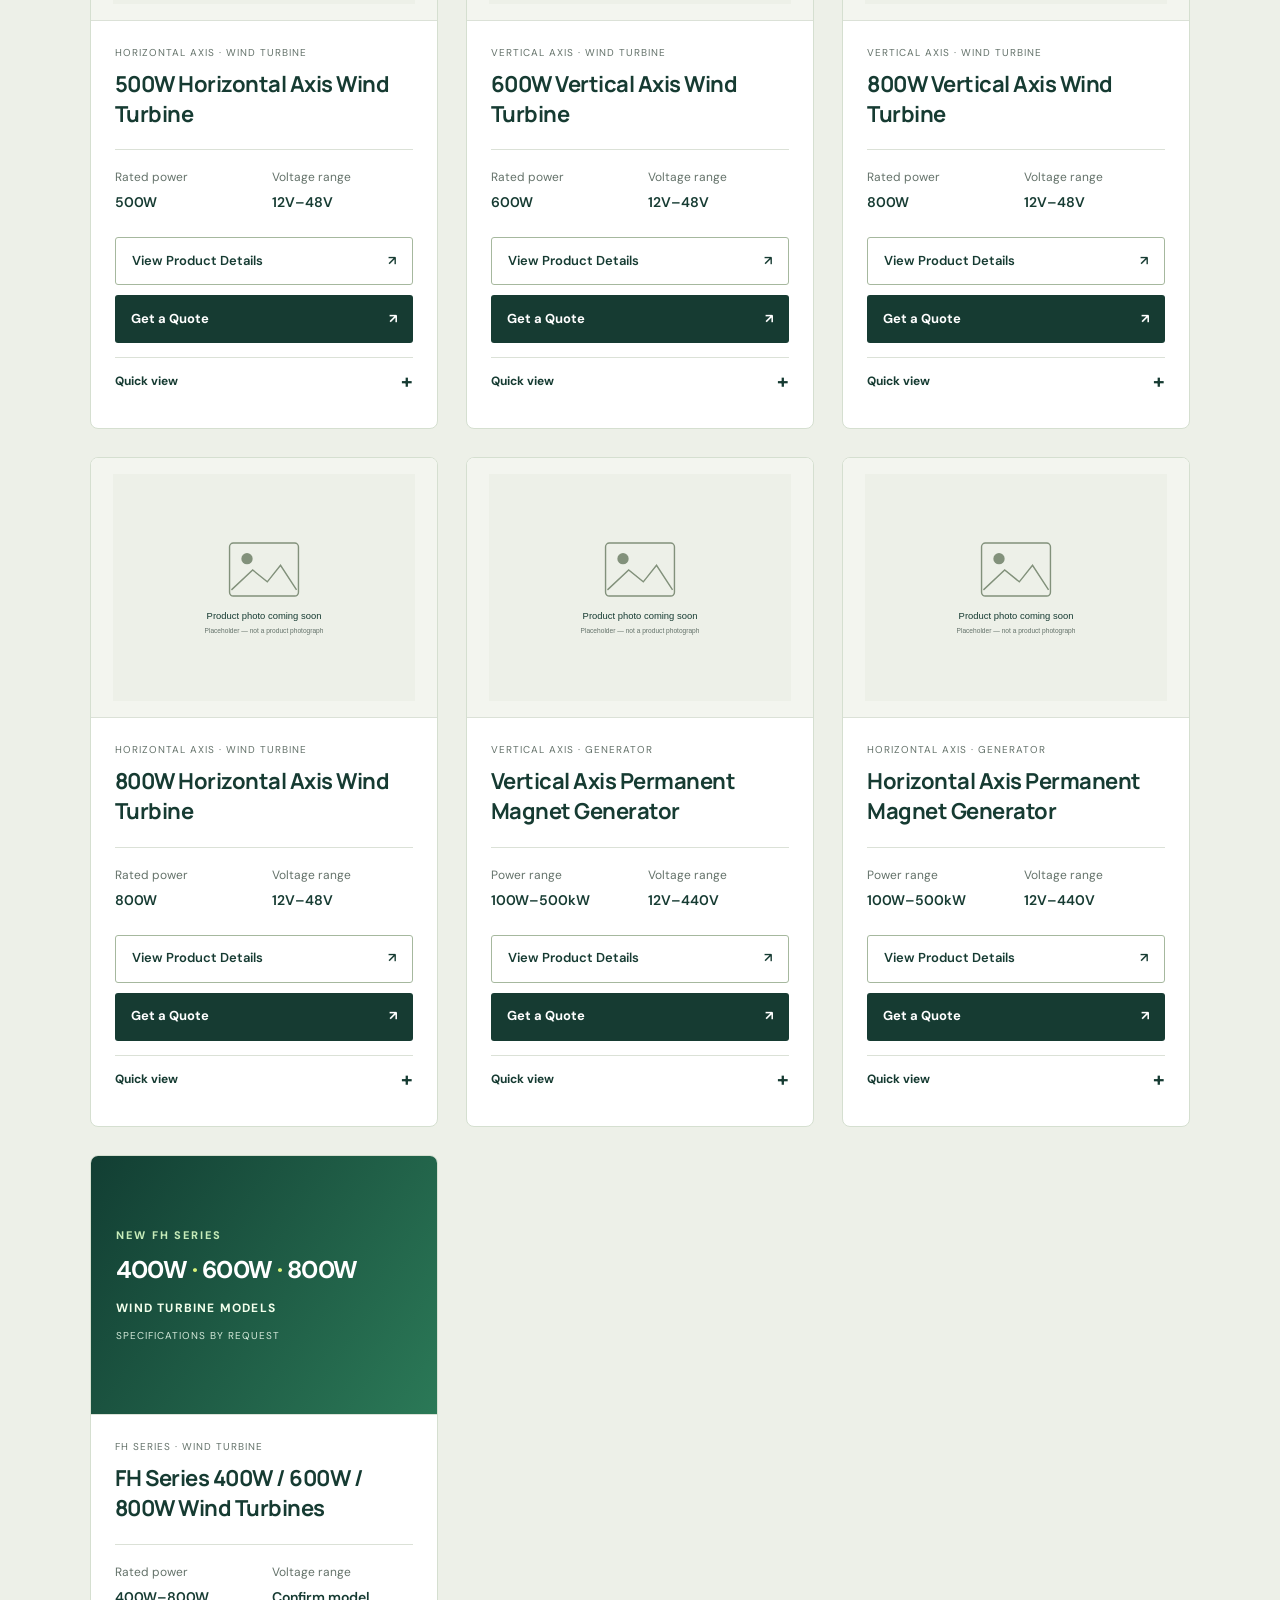
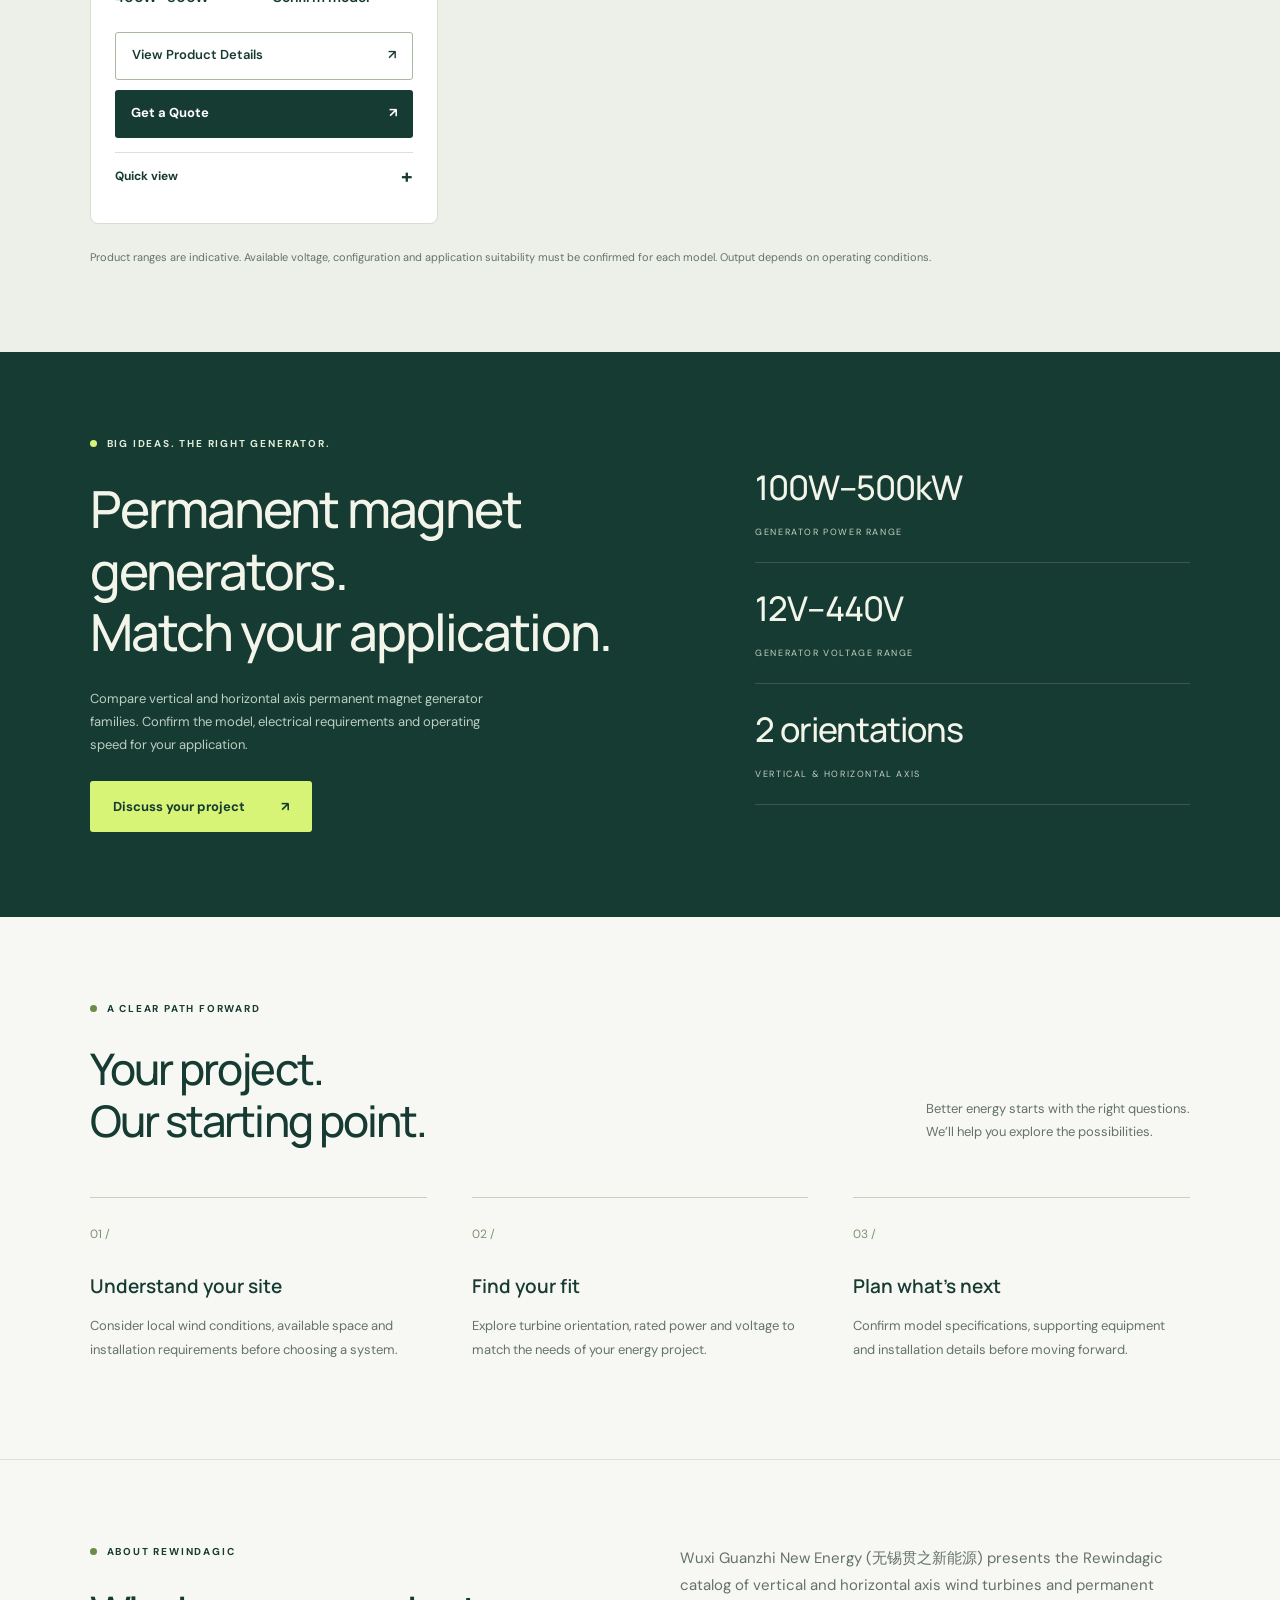
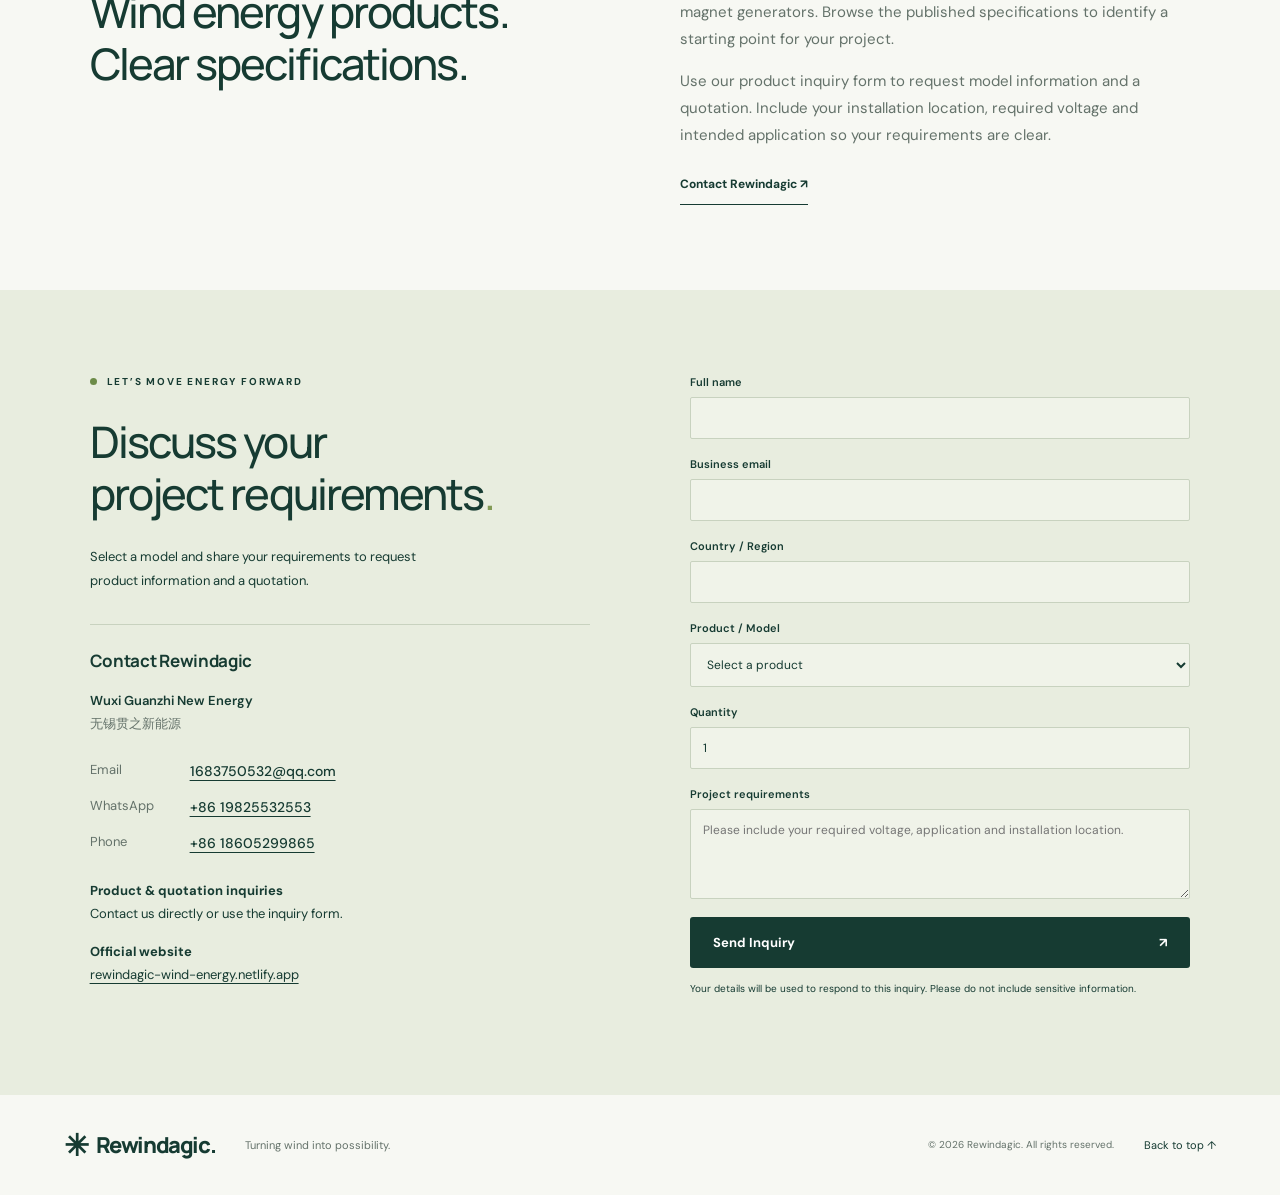
==== commit 56a1cbd8: "Merge pull request #13 from wfy03699-dotcom/feat/fh-400-600-800-new-series Add independent FH 400W /" ====
--- a/index.html
+++ b/index.html
@@ -13,7 +13,7 @@
 <header><a class="brand" href="#" aria-label="Rewindagic home"><span class="brand-icon">✳</span> Rewindagic<span class="brand-dot">.</span></a><button class="menu-toggle" aria-label="Open navigation" aria-expanded="false" aria-controls="navigation">☰</button><nav id="navigation"><a href="#solutions">Our solutions</a><a href="#products">Products</a><a href="#about">About Rewindagic</a><a class="nav-contact" href="#contact">Let’s talk <span>↗</span></a></nav></header>
 <main>
 <section class="hero"><div class="hero-shade"></div><div class="hero-content"><p class="eyebrow light"><span></span> POWERED BY NATURE. BUILT FOR POSSIBILITY.</p><h1>Wind Turbine Generators for Your Energy Project<span>.</span></h1><p class="hero-description">Wind turbine generators and permanent magnet generators for your energy project. Compare model specifications, voltage options and system requirements.</p><a class="button lime" href="#products">Explore our products <span>↗</span></a></div><div class="hero-bottom"><span>INDEPENDENT ENERGY. EXTRAORDINARY POTENTIAL.</span><a href="#solutions">Discover what’s possible ↓</a></div><div class="hero-caption">THE POWER IS ALREADY OUT THERE.</div></section>
-<section class="intro section" id="solutions"><div><p class="eyebrow"><span></span> A NEW DIRECTION FOR ENERGY</p><h2>Wind energy.<br><span>Wide-open possibilities.</span></h2></div><div class="intro-copy"><p>Compare a Vertical Axis Wind Turbine or Horizontal Axis Wind Turbine by rated power and voltage. Our catalog includes turbines from 400W to 10KW, including a 400W–2000W vertical-axis series and a separate FX-800 to FX-10K three-blade range. Compare the specific models and inquire about compatible electrical systems.</p><p>Explore Permanent Magnet Generator families in vertical and horizontal configurations. Each family covers a range of models; confirm the required power, voltage and supporting equipment when requesting a quote.</p><a class="text-link" href="#products">Find your energy solution ↗</a></div></section>
+<section class="intro section" id="solutions"><div><p class="eyebrow"><span></span> A NEW DIRECTION FOR ENERGY</p><h2>Wind energy.<br><span>Wide-open possibilities.</span></h2></div><div class="intro-copy"><p>Compare a Vertical Axis Wind Turbine or Horizontal Axis Wind Turbine by rated power and voltage. Our catalog includes 400W, 500W, 600W, 800W, 1000W and 2000W turbine options, including a new 400W–2000W vertical-axis series.</p><p>Explore Permanent Magnet Generator families in vertical and horizontal configurations. Each family covers a range of models; confirm the required power, voltage and supporting equipment when requesting a quote.</p><a class="text-link" href="#products">Find your energy solution ↗</a></div></section>
 <section class="products section" id="products"><div class="section-heading"><div><p class="eyebrow"><span></span> ENGINEER YOUR ENERGY</p><h2>Wind turbines<br>&amp; generators.</h2></div><p>Compare power, voltage and axis orientation.<br>View product details or request a quotation.</p></div><div class="product-toolbar"><div class="filters" role="group" aria-label="Filter by product category"><button class="active" data-filter="all" aria-pressed="true">All products</button><button data-filter="vertical" aria-pressed="false">Vertical Axis Wind Turbines</button><button data-filter="horizontal" aria-pressed="false">Horizontal Axis Wind Turbines</button><button data-filter="generator" aria-pressed="false">Permanent Magnet Generators</button></div><span id="product-count" aria-live="polite"></span></div><div class="product-grid" id="product-grid"></div><noscript><p>Enable JavaScript to browse and filter all 13 products. You can also <a href="400w-horizontal-axis-wind-turbine.html">view the 400W Horizontal Axis Wind Turbine</a> or use the inquiry form below.</p></noscript><p class="product-note">Product ranges are indicative. Available voltage, configuration and application suitability must be confirmed for each model. Output depends on operating conditions.</p></section>
 <section class="generator-banner section"><div><p class="eyebrow light"><span></span> BIG IDEAS. THE RIGHT GENERATOR.</p><h2>Permanent magnet generators.<br>Match your application.</h2><p>Compare vertical and horizontal axis permanent magnet generator families. Confirm the model, electrical requirements and operating speed for your application.</p><a class="button lime" href="#contact">Discuss your project <span>↗</span></a></div><div class="range-stats"><div><strong>100W–500kW</strong><span>GENERATOR POWER RANGE</span></div><div><strong>12V–440V</strong><span>GENERATOR VOLTAGE RANGE</span></div><div><strong>2 orientations</strong><span>VERTICAL & HORIZONTAL AXIS</span></div></div></section>
 <section class="approach section" id="approach"><p class="eyebrow"><span></span> A CLEAR PATH FORWARD</p><div class="section-heading"><h2>Your project.<br>Our starting point.</h2><p>Better energy starts with the right questions.<br>We’ll help you explore the possibilities.</p></div><div class="steps"><article><span>01 /</span><h3>Understand your site</h3><p>Consider local wind conditions, available space and installation requirements before choosing a system.</p></article><article><span>02 /</span><h3>Find your fit</h3><p>Explore turbine orientation, rated power and voltage to match the needs of your energy project.</p></article><article><span>03 /</span><h3>Plan what’s next</h3><p>Confirm model specifications, supporting equipment and installation details before moving forward.</p></article></div></section>
@@ -24,7 +24,7 @@
 <label for="name">Full name</label><input id="name" name="name" autocomplete="name" maxlength="120" required>
 <label for="email">Business email</label><input id="email" name="email" type="email" autocomplete="email" maxlength="254" required>
 <label for="country">Country / Region</label><input id="country" name="country" autocomplete="country-name" maxlength="100" required>
-<label for="interest">Product / Model</label><select id="interest" name="product" required><option value="">Select a product</option><option value="horizontal-400">400W Horizontal Axis Wind Turbine</option><option value="vertical-series-400-2000">400W–2000W Vertical Axis Wind Turbine Series</option><option value="vertical-500">500W Vertical Axis Wind Turbine</option><option value="horizontal-500">500W Horizontal Axis Wind Turbine</option><option value="vertical-fx-600">FX-600W 600W Vertical Axis Wind Turbine</option><option value="vertical-fx-series-800-10kw">800W–10KW FX Series Vertical Axis Wind Turbines</option><option value="vertical-600">600W Vertical Axis Wind Turbine</option><option value="horizontal-600">600W Horizontal Axis Wind Turbine</option><option value="vertical-800">800W Vertical Axis Wind Turbine</option><option value="horizontal-800">800W Horizontal Axis Wind Turbine</option><option value="horizontal-1000">1000W Horizontal Axis Wind Turbine (FK-1000)</option><option value="vertical-generator">Vertical Axis Permanent Magnet Generator — 100W–500kW</option><option value="horizontal-generator">Horizontal Axis Permanent Magnet Generator — 100W–500kW</option></select>
+<label for="interest">Product / Model</label><select id="interest" name="product" required><option value="">Select a product</option><option value="horizontal-400">400W Horizontal Axis Wind Turbine</option><option value="vertical-series-400-2000">400W–2000W Vertical Axis Wind Turbine Series</option><option value="vertical-500">500W Vertical Axis Wind Turbine</option><option value="horizontal-500">500W Horizontal Axis Wind Turbine</option><option value="fh-series-400-800">FH Series 400W / 600W / 800W Wind Turbines</option><option value="vertical-fx-600">FX-600W 600W Vertical Axis Wind Turbine</option><option value="vertical-600">600W Vertical Axis Wind Turbine</option><option value="horizontal-600">600W Horizontal Axis Wind Turbine</option><option value="vertical-800">800W Vertical Axis Wind Turbine</option><option value="horizontal-800">800W Horizontal Axis Wind Turbine</option><option value="horizontal-1000">1000W Horizontal Axis Wind Turbine (FK-1000)</option><option value="vertical-generator">Vertical Axis Permanent Magnet Generator — 100W–500kW</option><option value="horizontal-generator">Horizontal Axis Permanent Magnet Generator — 100W–500kW</option></select>
 <label for="quantity">Quantity</label><input id="quantity" name="quantity" type="number" min="1" step="1" value="1" required>
 <label for="message">Project requirements</label><textarea id="message" name="message" rows="4" maxlength="5000" required placeholder="Please include your required voltage, application and installation location."></textarea>
 <button class="button dark" type="submit">Send Inquiry <span>↗</span></button>
--- a/styles.css
+++ b/styles.css
@@ -62,15 +62,10 @@
 
 .home-page .product-preview .product-photo{padding-bottom:40px}
 
-/* Custom text-based range card; no unverified photo is used for these models. */
-.home-page .product-art .fx-range-card-art{display:flex;flex-direction:column;align-items:flex-start;justify-content:center;gap:10px;background:linear-gradient(125deg,#103f34,#277b5c);color:#fff;padding:clamp(20px,2.8vw,38px);inset:0;text-align:left}
-.home-page .fx-range-card-art>span:first-child{font-size:12px;letter-spacing:.22em;font-weight:730;color:#cfeeb9}
-.home-page .fx-range-card-art strong{font-size:clamp(25px,2.4vw,38px);line-height:1.1;letter-spacing:-.04em;white-space:nowrap}
-.home-page .fx-range-card-art em{color:#c5e779;font-weight:400;font-style:normal}
-.home-page .fx-range-card-art>span:nth-of-type(2){font-size:12px;letter-spacing:.12em;font-weight:700;line-height:1.5}
-.home-page .fx-range-card-art small{font-size:10px;letter-spacing:.09em;color:#d4e9d2}
-
-/* FX 800W-10KW card: retain static text cover until owner-uploaded poster exists. */
-.home-page .product-art .fx-range-card-art{position:absolute}
-.home-page .fx-range-card-art .fx-card-poster{position:absolute;inset:0;width:100%;height:100%;object-fit:contain;background:#e7f0eb;padding:0;z-index:1}
-.home-page .fx-range-card-art.has-poster>span,.home-page .fx-range-card-art.has-poster>strong,.home-page .fx-range-card-art.has-poster>small{visibility:hidden}
+/* FH series card is a labeled illustration, not a fabricated product photo. */
+.home-page .product-art .fh-card-cover{position:absolute;inset:0;width:100%;height:100%;aspect-ratio:auto;background:linear-gradient(125deg,#123e33,#2b7957);display:flex;flex-direction:column;align-items:flex-start;justify-content:center;padding:clamp(16px,2vw,29px);gap:13px;color:white;text-align:left;overflow:hidden}
+.home-page .fh-card-cover small:first-child{font-size:11px;letter-spacing:.17em;color:#c6ebb9;font-weight:800}
+.home-page .fh-card-cover strong{font-size:clamp(16px,1.9vw,26px);letter-spacing:-.035em;line-height:1.3;white-space:normal;color:#fff}
+.home-page .fh-card-cover em{color:#d8f27a;font-style:normal}
+.home-page .fh-card-cover span{font-size:12px;font-weight:700;letter-spacing:.1em;color:#f3ffec}
+.home-page .fh-card-cover small:last-child{font-size:10px;letter-spacing:.1em;color:#d3e8d9}
